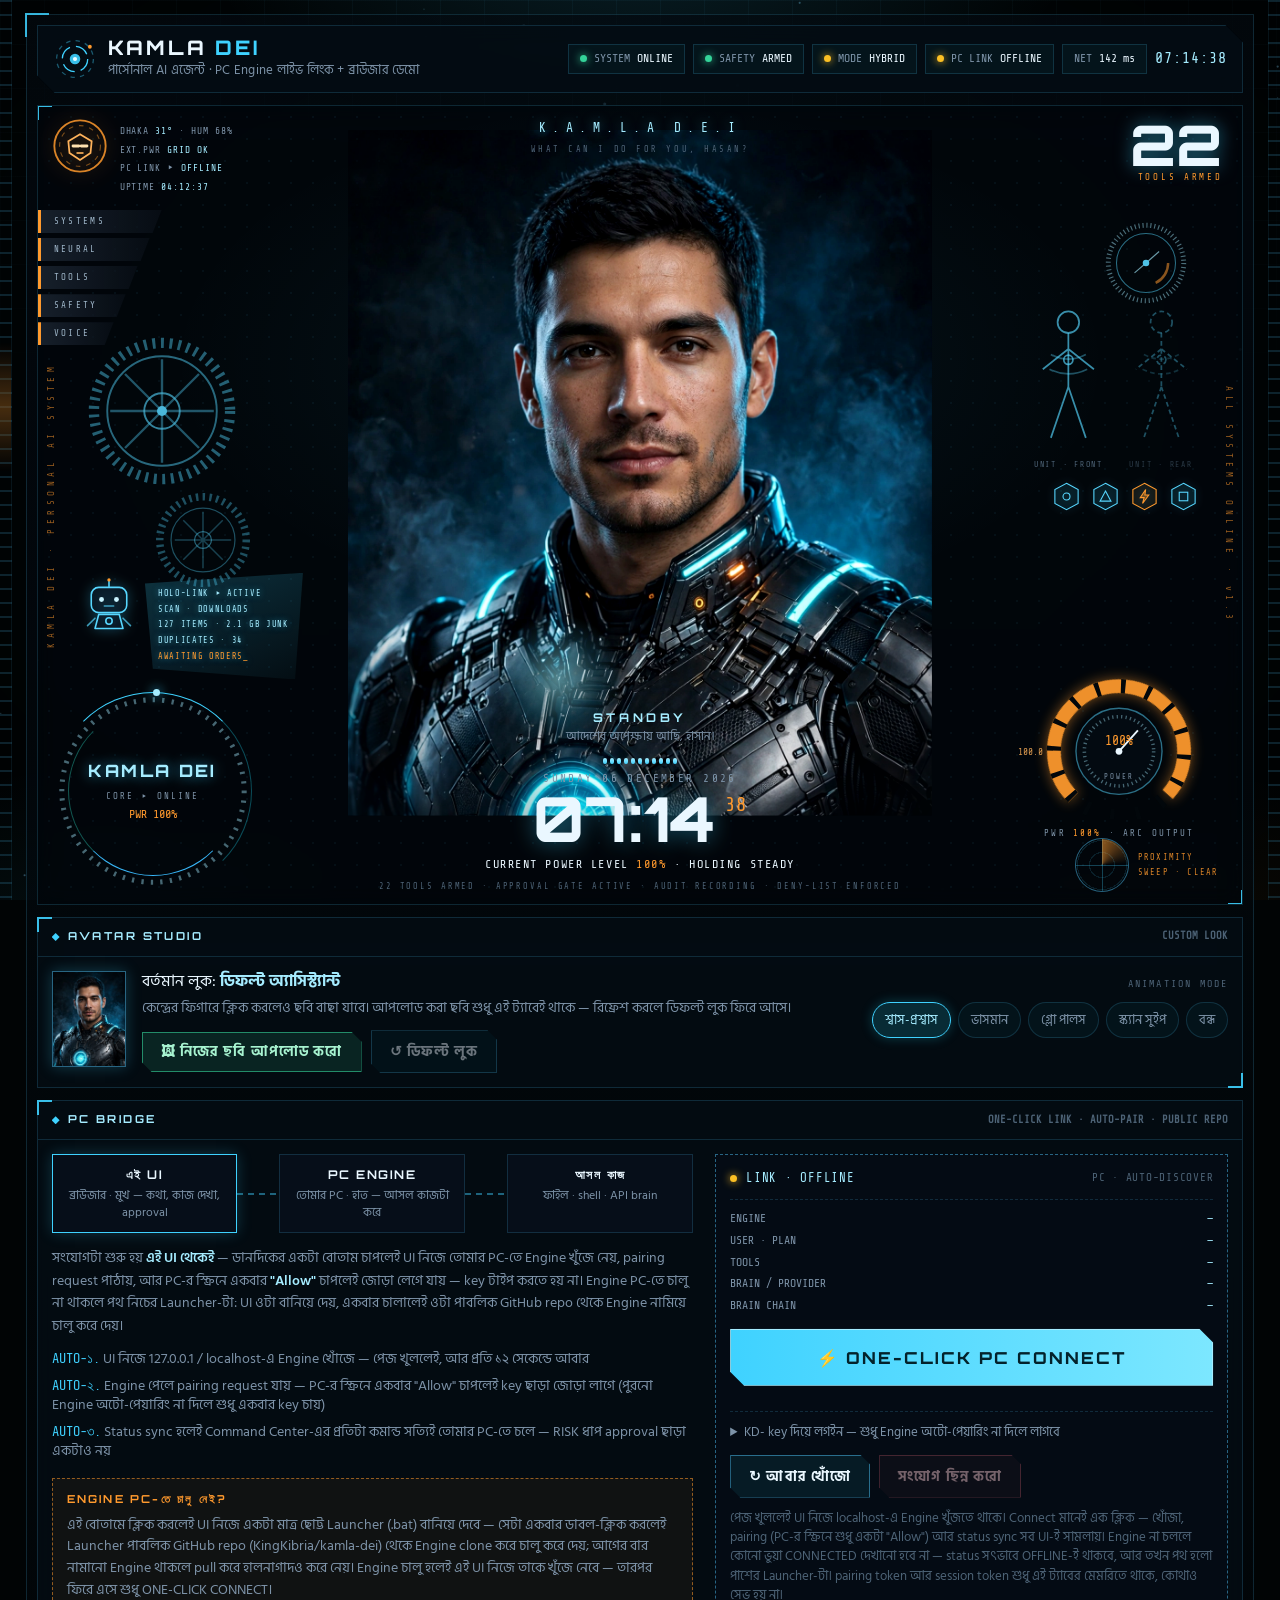
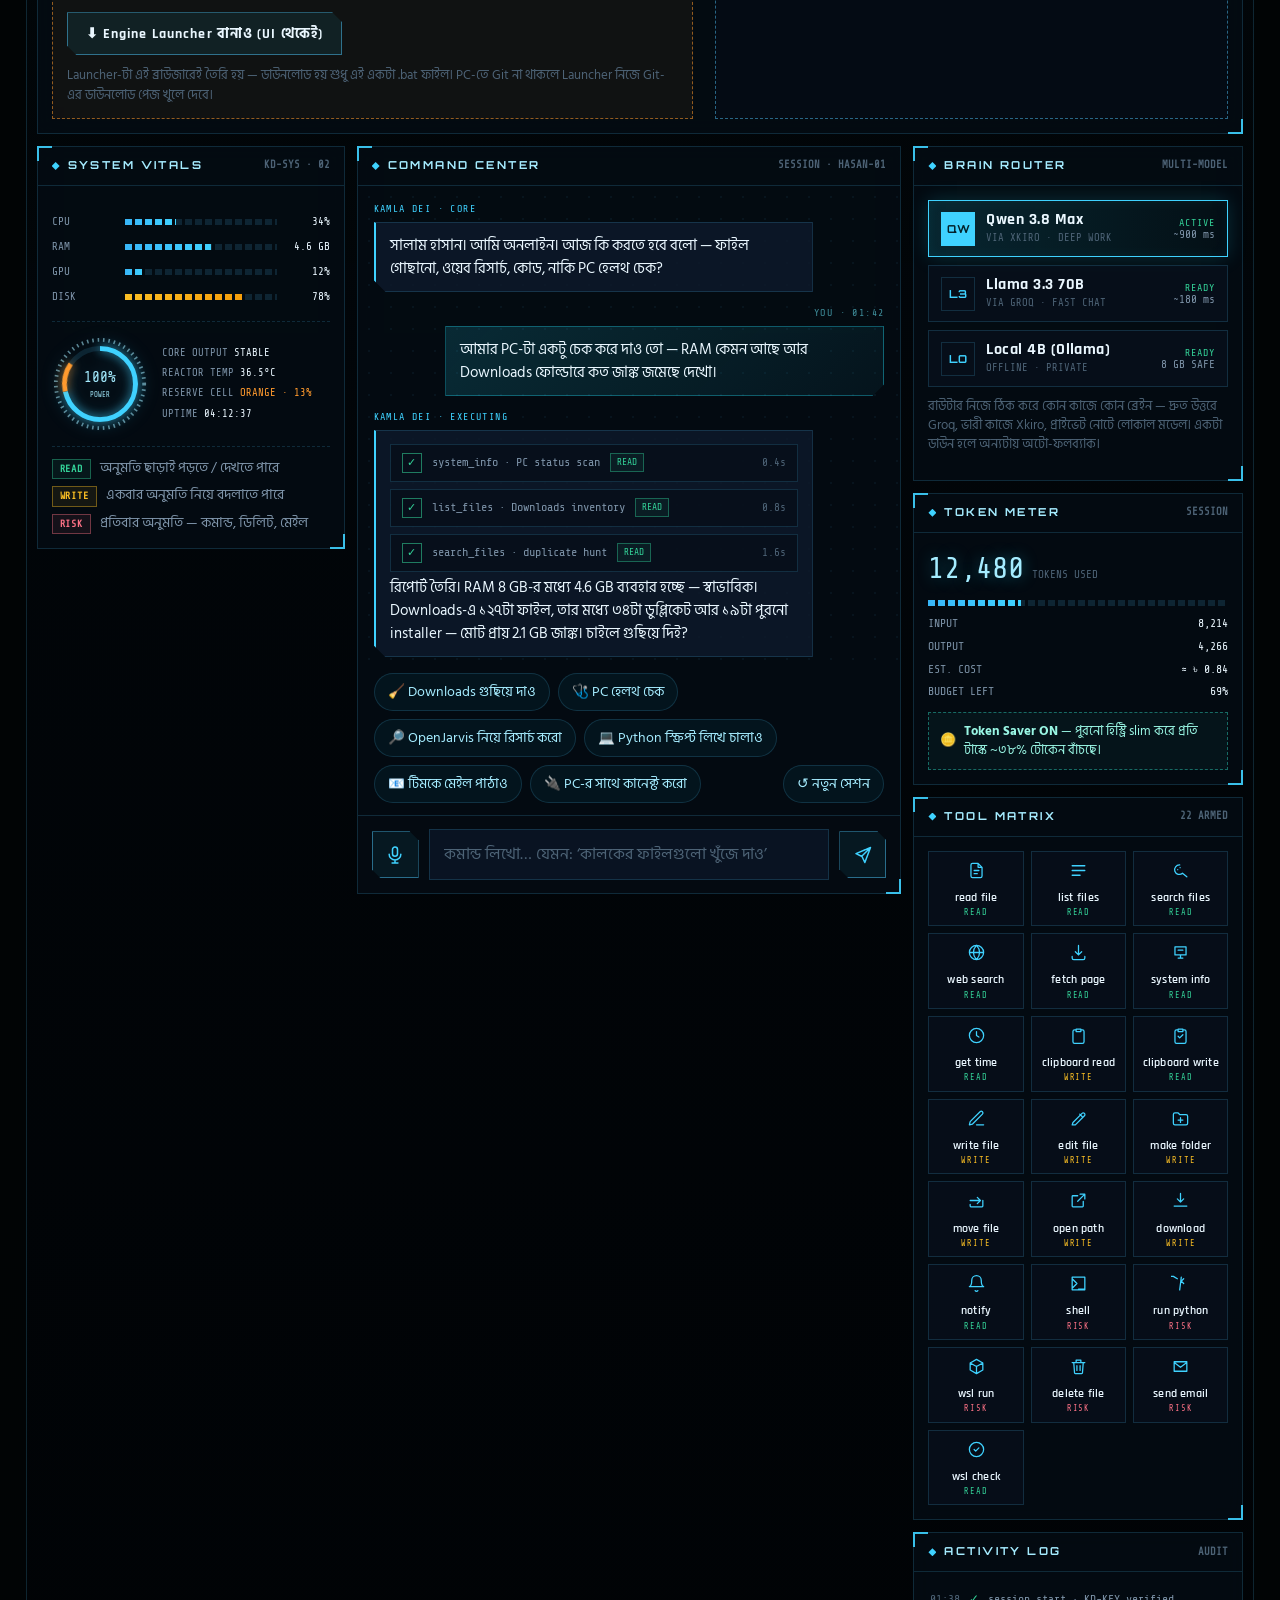
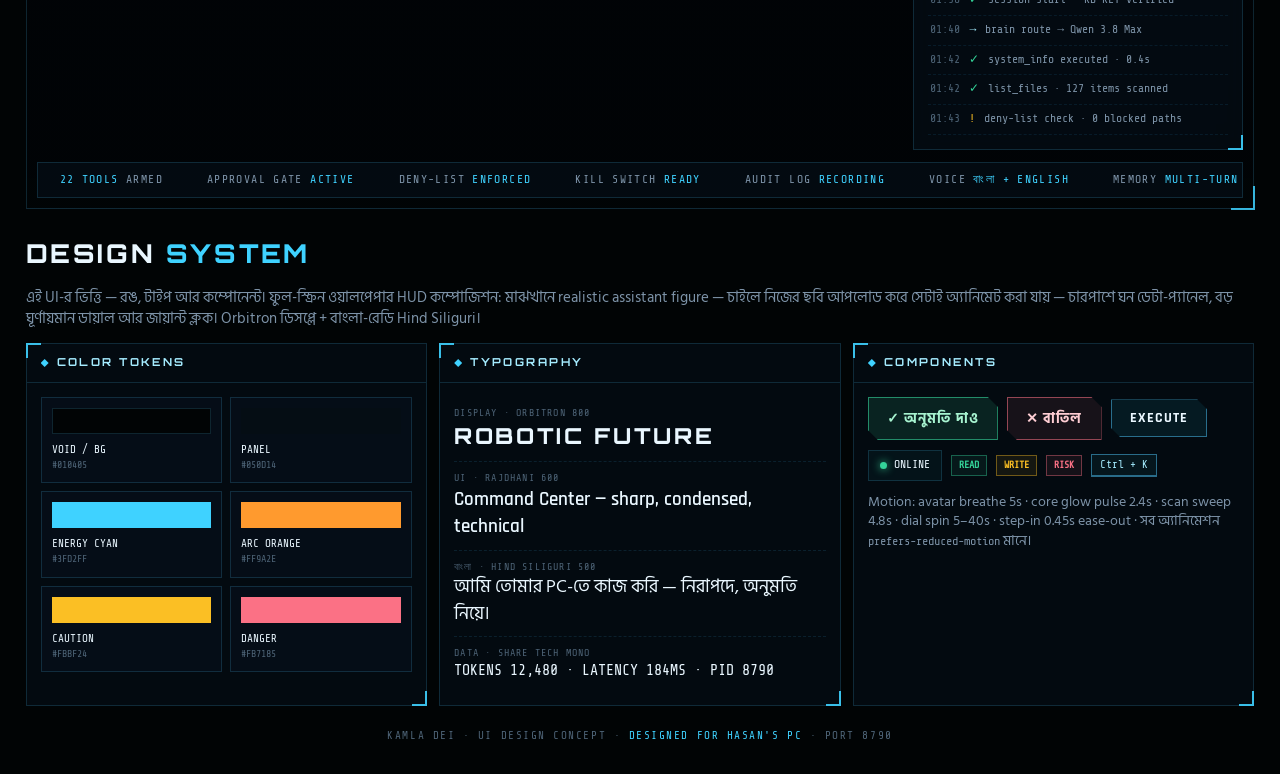
==== index.html @ 5fd206e8 "Kamla Dei UI (hosted web app) for GitHub Pages: users open this page and one-click connect to the Ka" ====
<!doctype html>
<html lang="bn">
<head>
<meta charset="utf-8" />
<meta name="viewport" content="width=device-width, initial-scale=1, viewport-fit=cover" />
<meta name="color-scheme" content="dark" />
<link rel="icon" href="data:," />
<title>Kamla Dei — UI Design</title>
<link rel="preconnect" href="https://fonts.googleapis.com" />
<link rel="preconnect" href="https://fonts.gstatic.com" crossorigin />
<link href="https://fonts.googleapis.com/css2?family=Orbitron:wght@500;600;700;800&family=Rajdhani:wght@500;600;700&family=Hind+Siliguri:wght@400;500;600;700&family=Share+Tech+Mono&display=swap" rel="stylesheet" />
<style>
  :root{
    --bg:#010405;
    --bg2:#02070b;
    --panel:rgba(4,13,20,.82);
    --panel-solid:#050d14;
    --line:rgba(80,200,255,.17);
    --line-strong:rgba(80,200,255,.48);
    --cyan:#3fd2ff;
    --cyan-hot:#a5ecff;
    --teal:#38b6f8;
    --orange:#ff9a2e;
    --amber:#fbbf24;
    --rose:#fb7185;
    --green:#34d399;
    --ink:#eaf7ff;
    --muted:#7d93a8;
    --faint:#4d6376;
    --mono:'Share Tech Mono',monospace;
    --disp:'Orbitron',sans-serif;
    --ui:'Rajdhani','Hind Siliguri',sans-serif;
    --bn:'Hind Siliguri','Rajdhani',sans-serif;
  }
  *{box-sizing:border-box}
  html{scroll-behavior:smooth}
  body{
    margin:0;background:var(--bg);color:var(--ink);
    font-family:var(--ui);font-size:16px;line-height:1.45;
    overflow-x:hidden;
  }
  ::selection{background:rgba(34,211,238,.35)}

  /* ---------- ambient background ---------- */
  .bg-fx{position:fixed;inset:0;z-index:0;pointer-events:none}
  .bg-fx canvas{position:absolute;inset:0;width:100%;height:100%}
  .bg-grid{
    position:absolute;inset:0;
    background-image:linear-gradient(rgba(80,200,255,.045) 1px,transparent 1px),linear-gradient(90deg,rgba(80,200,255,.045) 1px,transparent 1px);
    background-size:44px 44px;
    mask-image:radial-gradient(ellipse 95% 70% at 50% 0%,#000 25%,transparent 80%);
    -webkit-mask-image:radial-gradient(ellipse 95% 70% at 50% 0%,#000 25%,transparent 80%);
  }
  .bg-glow{position:absolute;inset:0;background:
    radial-gradient(680px 380px at 50% -80px,rgba(63,210,255,.14),transparent 65%),
    radial-gradient(520px 320px at 8% 108%,rgba(63,210,255,.07),transparent 65%),
    radial-gradient(560px 340px at 92% 110%,rgba(255,154,46,.055),transparent 65%),
    radial-gradient(1000px 700px at 50% 45%,transparent 55%,rgba(0,0,0,.55) 100%);
  }
  .scanline{position:absolute;left:0;right:0;height:120px;top:-140px;
    background:linear-gradient(180deg,transparent,rgba(63,210,255,.055),transparent);
    animation:scan 9s linear infinite}
  @keyframes scan{0%{transform:translateY(0)}100%{transform:translateY(120vh)}}

  .wrap{position:relative;z-index:1;max-width:1460px;margin:0 auto;padding:14px clamp(10px,2vw,26px) 30px}

  /* ---------- HUD corner frame ---------- */
  .hud{position:relative;border:1px solid var(--line);background:linear-gradient(180deg,rgba(3,10,16,.72),rgba(1,4,7,.5));padding:10px}
  .hud::before,.hud::after{content:"";position:absolute;width:22px;height:22px;border:2px solid var(--cyan);opacity:.85}
  .hud::before{top:-2px;left:-2px;border-right:none;border-bottom:none}
  .hud::after{bottom:-2px;right:-2px;border-left:none;border-top:none}

  /* ---------- top bar ---------- */
  .topbar{display:flex;align-items:center;gap:14px;flex-wrap:wrap;padding:12px 16px;
    border:1px solid var(--line);background:var(--panel);backdrop-filter:blur(10px);
    clip-path:polygon(0 0,calc(100% - 18px) 0,100% 18px,100% 100%,18px 100%,0 calc(100% - 18px))}
  .brand{display:flex;align-items:center;gap:12px;min-width:0}
  .brand-mark{width:42px;height:42px;flex:none;position:relative}
  .brand-mark svg{width:100%;height:100%;animation:spinSlow 14s linear infinite}
  @keyframes spinSlow{to{transform:rotate(360deg)}}
  .brand-name{font-family:var(--disp);font-weight:800;font-size:20px;letter-spacing:.14em;line-height:1}
  .brand-name em{font-style:normal;color:var(--cyan)}
  .brand-sub{font-family:var(--bn);font-size:12.5px;color:var(--muted);letter-spacing:.02em;margin-top:3px}
  .top-stats{display:flex;gap:8px;flex-wrap:wrap;margin-left:auto;align-items:center}
  .chip{display:inline-flex;align-items:center;gap:7px;font-family:var(--mono);font-size:11.5px;
    padding:6px 11px;border:1px solid var(--line);color:var(--muted);background:rgba(34,211,238,.04);white-space:nowrap}
  .chip b{color:var(--ink);font-weight:400}
  .dot{width:7px;height:7px;border-radius:50%;background:var(--green);box-shadow:0 0 8px var(--green);animation:blink 2.2s ease-in-out infinite;flex:none}
  .dot.amber{background:var(--amber);box-shadow:0 0 8px var(--amber)}
  @keyframes blink{0%,100%{opacity:1}50%{opacity:.35}}
  .clock{font-family:var(--mono);font-size:15px;color:var(--cyan-hot);letter-spacing:.06em}

  /* ---------- main layout ---------- */
  .layout{display:grid;grid-template-columns:308px minmax(0,1fr) 330px;gap:12px;margin-top:12px;align-items:start}
  .panel{border:1px solid var(--line);background:var(--panel);backdrop-filter:blur(10px);position:relative}
  .panel::before,.panel::after{content:"";position:absolute;width:13px;height:13px;pointer-events:none;z-index:2;opacity:.9}
  .panel::before{top:-1px;left:-1px;border-top:2px solid var(--cyan);border-left:2px solid var(--cyan)}
  .panel::after{bottom:-1px;right:-1px;border-bottom:2px solid var(--cyan);border-right:2px solid var(--cyan)}
  .panel-h{display:flex;align-items:center;gap:8px;padding:11px 14px;border-bottom:1px solid var(--line);
    font-family:var(--disp);font-size:11px;font-weight:700;letter-spacing:.22em;color:var(--cyan-hot)}
  .panel-h .tag{margin-left:auto;font-family:var(--mono);letter-spacing:0;font-size:10.5px;color:var(--faint)}
  .panel-h::before{content:"";width:8px;height:8px;background:var(--cyan);clip-path:polygon(50% 0,100% 50%,50% 100%,0 50%);flex:none;animation:blink 3s infinite}
  .panel-b{padding:14px}

  /* ---------- core orb ---------- */
  .core-wrap{display:flex;flex-direction:column;align-items:center;padding:8px 0 2px}
  .orb-stage{position:relative;width:min(400px,100%);aspect-ratio:1/1;flex:none}
  .ring{position:absolute;border-radius:50%;border:1px solid transparent}
  .ring.r1{inset:0;border-top-color:var(--cyan);border-right-color:rgba(34,211,238,.35);animation:spin 7s linear infinite}
  .ring.r2{inset:14px;border-bottom-color:var(--teal);border-left-color:rgba(45,212,191,.4);animation:spinRev 11s linear infinite}
  .ring.r3{inset:30px;border:1px dashed rgba(165,236,255,.32);animation:spin 22s linear infinite}
  .ring.r4{inset:44px;border-top-color:rgba(255,154,46,.65);animation:spinRev 5s linear infinite}
  .ticks{position:absolute;inset:2px;animation:spinRev 40s linear infinite;opacity:.85}
  .ticks2{position:absolute;inset:52px;animation:spin 30s linear infinite;opacity:.6}
  @keyframes spin{to{transform:rotate(360deg)}}
  @keyframes spinRev{to{transform:rotate(-360deg)}}
  .orbit-dot{position:absolute;inset:0;animation:spin 7s linear infinite}
  .orbit-dot::after{content:"";position:absolute;top:-3px;left:50%;width:7px;height:7px;border-radius:50%;background:var(--cyan-hot);box-shadow:0 0 12px var(--cyan)}
  .bot{position:absolute;inset:8px;width:calc(100% - 16px);height:calc(100% - 16px);
    filter:drop-shadow(0 0 9px rgba(63,210,255,.38));animation:botBreathe 4.4s ease-in-out infinite}
  @keyframes botBreathe{0%,100%{transform:translateY(0)}50%{transform:translateY(-3px)}}
  .bot .eye{fill:#c9f4ff;stroke:none;filter:drop-shadow(0 0 6px var(--cyan)) drop-shadow(0 0 14px rgba(63,210,255,.7));animation:eyeBlink 5.2s ease-in-out infinite}
  @keyframes eyeBlink{0%,91%,100%{opacity:1}94%,97%{opacity:.12}}
  .bot .core-dot{fill:#eafcff;stroke:none;filter:drop-shadow(0 0 7px var(--cyan));animation:corePulse 2.2s ease-in-out infinite}
  .bot .core-mid{animation:corePulse 2.2s ease-in-out infinite}
  @keyframes corePulse{0%,100%{opacity:.55}50%{opacity:1}}
  .bot .ant-dot{fill:var(--orange);stroke:none;filter:drop-shadow(0 0 6px var(--orange))}
  .orb-stage.listening .bot{animation-duration:1.1s}
  .orb-stage.listening .ring.r1{animation-duration:1.6s}
  .orb-tag{position:absolute;font-family:var(--mono);font-size:8.5px;letter-spacing:.14em;color:rgba(165,236,255,.55);white-space:nowrap}
  .orb-tag.tl{top:16px;left:-4px}.orb-tag.tr{top:16px;right:-4px;text-align:right}
  .orb-tag.bl{bottom:14px;left:-4px}.orb-tag.br{bottom:14px;right:-4px;text-align:right;color:rgba(255,154,46,.75)}
  .core-status{margin-top:12px;text-align:center}
  .core-status .st{font-family:var(--disp);font-size:13px;font-weight:700;letter-spacing:.3em;color:var(--cyan-hot)}
  .core-status .sb{font-family:var(--bn);font-size:13px;color:var(--muted);margin-top:4px}
  .eq{display:flex;gap:3px;justify-content:center;align-items:flex-end;height:22px;margin-top:10px}
  .eq i{width:4px;background:linear-gradient(180deg,var(--cyan-hot),var(--cyan));border-radius:2px;height:6px;transition:height .18s}
  .eq.on i{animation:eqB 0.7s ease-in-out infinite alternate}
  .eq i:nth-child(2n){animation-delay:.12s}.eq i:nth-child(3n){animation-delay:.24s}.eq i:nth-child(4n){animation-delay:.06s}.eq i:nth-child(5n){animation-delay:.3s}
  @keyframes eqB{from{height:5px}to{height:21px}}

  .vitals{margin-top:14px;display:grid;gap:9px}
  .vital{display:grid;grid-template-columns:64px 1fr 44px;gap:9px;align-items:center;font-family:var(--mono);font-size:11px;color:var(--muted)}
  .vital .val{text-align:right;color:var(--ink)}
  .bar{height:6px;background:repeating-linear-gradient(90deg,rgba(80,200,255,.14) 0 7px,transparent 7px 10px);position:relative;overflow:hidden}
  .bar i{position:absolute;inset:0;right:auto;background:linear-gradient(90deg,var(--teal),var(--cyan));transition:width .9s cubic-bezier(.22,1,.36,1);
    -webkit-mask-image:repeating-linear-gradient(90deg,#000 0 7px,transparent 7px 10px);mask-image:repeating-linear-gradient(90deg,#000 0 7px,transparent 7px 10px)}
  .bar.warn i{background:linear-gradient(90deg,var(--amber),#f59e0b)}

  /* power gauge dial */
  .gauge-row{display:flex;gap:14px;align-items:center;margin-top:16px;border-top:1px dashed var(--line);padding-top:14px}
  .gauge{width:96px;height:96px;flex:none;filter:drop-shadow(0 0 8px rgba(63,210,255,.25))}
  .gauge .g-ticks{fill:none;stroke:rgba(165,236,255,.55);stroke-width:4;stroke-dasharray:1.6 4.03}
  .gauge .g-bg{fill:none;stroke:rgba(80,200,255,.13);stroke-width:5}
  .gauge .g-val{fill:none;stroke:var(--cyan);stroke-width:5;stroke-linecap:butt;stroke-dasharray:166 232.5;transform:rotate(-90deg);transform-origin:50% 50%;filter:drop-shadow(0 0 5px rgba(63,210,255,.7))}
  .gauge .g-org{fill:none;stroke:var(--orange);stroke-width:5;stroke-dasharray:30 232.5;transform:rotate(168deg);transform-origin:50% 50%;filter:drop-shadow(0 0 5px rgba(255,154,46,.7))}
  .gauge text{font-family:var(--mono);fill:var(--cyan-hot);text-anchor:middle}
  .gauge-meta{display:grid;gap:5px;font-family:var(--mono);font-size:10.5px;color:var(--muted);min-width:0}
  .gauge-meta b{color:var(--ink);font-weight:400}
  .gauge-meta .go{color:var(--orange)}

  .perm-legend{margin-top:14px;border-top:1px dashed var(--line);padding-top:12px;display:grid;gap:7px}
  .perm-row{display:flex;gap:9px;align-items:baseline;font-size:13.5px;font-family:var(--bn);color:var(--muted)}
  .perm-row b{font-family:var(--mono);font-size:10px;padding:2px 7px;flex:none;letter-spacing:.08em}
  .b-green{color:var(--green);border:1px solid rgba(52,211,153,.4);background:rgba(52,211,153,.07)}
  .b-amber{color:var(--amber);border:1px solid rgba(251,191,36,.4);background:rgba(251,191,36,.07)}
  .b-rose{color:var(--rose);border:1px solid rgba(251,113,133,.4);background:rgba(251,113,133,.07)}

  /* ---------- chat ---------- */
  .chat-panel{display:flex;flex-direction:column;min-height:640px}
  .chat-scroll{flex:1;overflow-y:auto;padding:16px;display:flex;flex-direction:column;gap:14px;max-height:660px;scrollbar-width:thin;scrollbar-color:rgba(63,210,255,.35) transparent;
    background-image:radial-gradient(rgba(80,200,255,.055) 1px,transparent 1.4px);background-size:22px 22px}
  .msg{max-width:86%;animation:msgIn .45s cubic-bezier(.22,1,.36,1)}
  @keyframes msgIn{from{opacity:0;transform:translateY(10px)}to{opacity:1;transform:none}}
  .msg .who{font-family:var(--mono);font-size:10px;letter-spacing:.14em;color:var(--faint);margin-bottom:5px;display:flex;gap:8px;align-items:center}
  .msg .bubble{padding:11px 14px;font-family:var(--bn);font-size:15px;line-height:1.55}
  .msg.user{align-self:flex-end;text-align:right}
  .msg.user .who{justify-content:flex-end;color:rgba(103,232,249,.6)}
  .msg.user .bubble{background:linear-gradient(135deg,rgba(34,211,238,.16),rgba(34,211,238,.05));border:1px solid rgba(34,211,238,.35);
    clip-path:polygon(0 0,100% 0,100% calc(100% - 12px),calc(100% - 12px) 100%,0 100%);text-align:left}
  .msg.agent .bubble{background:rgba(13,25,43,.85);border:1px solid var(--line);border-left:2px solid var(--cyan);
    clip-path:polygon(0 0,100% 0,100% 100%,12px 100%,0 calc(100% - 12px))}
  .msg.agent .who{color:var(--cyan)}

  /* tool steps */
  .steps{display:grid;gap:7px;margin:2px 0 4px}
  .step{display:flex;gap:10px;align-items:center;padding:8px 11px;border:1px solid var(--line);background:rgba(6,13,24,.7);
    font-family:var(--mono);font-size:12px;color:var(--muted);animation:msgIn .4s both}
  .step .ic{width:20px;height:20px;flex:none;display:grid;place-items:center;border:1px solid var(--line-strong);color:var(--cyan);font-size:11px}
  .step .tm{margin-left:auto;color:var(--faint);font-size:11px}
  .step.run{border-color:rgba(251,191,36,.5);color:var(--ink)}
  .step.run .ic{border-color:var(--amber);color:var(--amber)}
  .step.run .ic::before{content:"";width:9px;height:9px;border:2px solid var(--amber);border-top-color:transparent;border-radius:50%;animation:spin .7s linear infinite}
  .step.run .ic span{display:none}
  .step.done .ic{border-color:rgba(52,211,153,.55);color:var(--green)}
  .step.blocked{border-color:rgba(251,113,133,.5)}
  .step.blocked .ic{border-color:var(--rose);color:var(--rose)}
  .step .lvl{font-size:9.5px;padding:1px 6px;flex:none}

  /* approval card */
  .approval{border:1px solid rgba(251,191,36,.55);background:linear-gradient(180deg,rgba(251,191,36,.09),rgba(251,191,36,.02));
    padding:13px 14px;animation:msgIn .45s both;position:relative;overflow:hidden}
  .approval::before{content:"";position:absolute;inset:0 auto 0 0;width:3px;background:var(--amber);animation:blink 1.4s infinite}
  .approval h4{margin:0 0 4px;font-family:var(--disp);font-size:11.5px;letter-spacing:.18em;color:var(--amber);font-weight:700}
  .approval p{margin:0;font-family:var(--bn);font-size:14.5px;color:var(--ink)}
  .approval code{display:block;margin-top:8px;font-family:var(--mono);font-size:12px;color:var(--cyan-hot);
    background:rgba(0,0,0,.45);border:1px solid var(--line);padding:8px 10px;overflow-x:auto;white-space:nowrap}
  .approval .row{display:flex;gap:9px;margin-top:12px;flex-wrap:wrap}
  .btn{font-family:var(--ui);font-weight:700;letter-spacing:.08em;font-size:14px;cursor:pointer;border:1px solid var(--line-strong);
    background:rgba(34,211,238,.08);color:var(--ink);padding:9px 18px;transition:all .2s;
    clip-path:polygon(0 0,calc(100% - 10px) 0,100% 10px,100% 100%,10px 100%,0 calc(100% - 10px))}
  .btn:hover{background:rgba(34,211,238,.2);box-shadow:0 0 16px rgba(34,211,238,.3)}
  .btn:active{transform:scale(.97)}
  .btn.ok{border-color:rgba(52,211,153,.6);background:rgba(52,211,153,.12);color:#a7f3d0}
  .btn.ok:hover{box-shadow:0 0 16px rgba(52,211,153,.35)}
  .btn.no{border-color:rgba(251,113,133,.55);background:rgba(251,113,133,.08);color:#fecdd3}
  .btn:disabled{opacity:.45;cursor:default;box-shadow:none}
  .approval .verdict{font-family:var(--mono);font-size:12px;margin-top:10px;display:none}
  .approval.decided .row{display:none}
  .approval.decided .verdict{display:block}

  /* typing dots */
  .typing{display:inline-flex;gap:5px;padding:4px 2px}
  .typing i{width:7px;height:7px;border-radius:50%;background:var(--cyan);animation:tp 1.1s infinite}
  .typing i:nth-child(2){animation-delay:.15s}.typing i:nth-child(3){animation-delay:.3s}
  @keyframes tp{0%,60%,100%{transform:translateY(0);opacity:.4}30%{transform:translateY(-5px);opacity:1}}

  /* suggestions + composer */
  .suggest{display:flex;gap:8px;flex-wrap:wrap;padding:0 16px 12px}
  .sug{font-family:var(--bn);font-size:13.5px;color:var(--cyan-hot);border:1px solid var(--line);background:rgba(34,211,238,.05);
    padding:7px 13px;cursor:pointer;transition:all .2s;border-radius:999px}
  .sug:hover{border-color:var(--cyan);background:rgba(34,211,238,.14);box-shadow:0 0 12px rgba(34,211,238,.25)}
  .composer{border-top:1px solid var(--line);padding:13px 14px;display:flex;gap:10px;align-items:center;background:rgba(5,10,19,.6)}
  .composer input{flex:1;min-width:0;background:rgba(10,20,36,.9);border:1px solid var(--line);color:var(--ink);
    font-family:var(--bn);font-size:15.5px;padding:12px 14px;outline:none;transition:border-color .2s, box-shadow .2s}
  .composer input:focus{border-color:var(--cyan);box-shadow:0 0 0 1px rgba(34,211,238,.4),0 0 18px rgba(34,211,238,.15)}
  .composer input::placeholder{color:var(--faint)}
  .icon-btn{width:47px;height:47px;flex:none;display:grid;place-items:center;cursor:pointer;border:1px solid var(--line-strong);
    background:rgba(34,211,238,.07);color:var(--cyan);transition:all .2s;
    clip-path:polygon(0 0,calc(100% - 9px) 0,100% 9px,100% 100%,9px 100%,0 calc(100% - 9px))}
  .icon-btn:hover{background:rgba(34,211,238,.18);box-shadow:0 0 14px rgba(34,211,238,.3)}
  .icon-btn.live{border-color:var(--rose);color:var(--rose);background:rgba(251,113,133,.12);animation:blink 1s infinite}
  .icon-btn svg{width:20px;height:20px}

  /* ---------- right column ---------- */
  .brain-list{display:grid;gap:8px}
  .brain{display:flex;align-items:center;gap:11px;width:100%;text-align:left;cursor:pointer;padding:10px 12px;
    border:1px solid var(--line);background:rgba(8,16,29,.7);color:var(--ink);transition:all .22s;font-family:var(--ui)}
  .brain:hover{border-color:var(--line-strong)}
  .brain .bic{width:34px;height:34px;flex:none;display:grid;place-items:center;border:1px solid var(--line);font-family:var(--disp);font-size:11px;font-weight:700;color:var(--cyan)}
  .brain .bn{font-weight:700;font-size:15.5px;letter-spacing:.03em;line-height:1.1}
  .brain .bs{font-family:var(--mono);font-size:10.5px;color:var(--faint)}
  .brain .ping{margin-left:auto;font-family:var(--mono);font-size:11px;color:var(--muted);text-align:right}
  .brain .ping b{display:block;color:var(--green);font-weight:400;font-size:10px;letter-spacing:.1em}
  .brain.active{border-color:var(--cyan);background:linear-gradient(90deg,rgba(34,211,238,.14),rgba(34,211,238,.02));box-shadow:0 0 18px rgba(34,211,238,.18),inset 0 0 12px rgba(34,211,238,.06)}
  .brain.active .bic{background:var(--cyan);color:#03222b;border-color:var(--cyan)}
  .router-note{font-family:var(--bn);font-size:12.5px;color:var(--faint);margin-top:10px;line-height:1.5}

  .token-big{display:flex;align-items:baseline;gap:8px}
  .token-big .n{font-family:var(--mono);font-size:30px;color:var(--cyan-hot);text-shadow:0 0 16px rgba(34,211,238,.4)}
  .token-big .u{font-family:var(--mono);font-size:11px;color:var(--faint)}
  .token-rows{margin-top:10px;display:grid;gap:6px;font-family:var(--mono);font-size:11.5px;color:var(--muted)}
  .token-rows div{display:flex;justify-content:space-between;gap:10px}
  .token-rows b{color:var(--ink);font-weight:400}
  .saver{display:flex;gap:8px;align-items:center;margin-top:11px;padding:9px 11px;border:1px dashed rgba(45,212,191,.45);background:rgba(45,212,191,.05);
    font-family:var(--bn);font-size:13px;color:#99f6e4}

  .tools-grid{display:grid;grid-template-columns:repeat(3,1fr);gap:7px}
  .tool{border:1px solid var(--line);background:rgba(8,16,29,.65);padding:9px 6px 7px;text-align:center;transition:all .2s;cursor:default}
  .tool:hover{border-color:var(--line-strong);transform:translateY(-2px)}
  .tool svg{width:19px;height:19px;color:var(--cyan)}
  .tool .tn{font-size:11.5px;font-weight:600;letter-spacing:.02em;margin-top:4px;line-height:1.15}
  .tool .tl{font-family:var(--mono);font-size:8.5px;letter-spacing:.1em;margin-top:2px}
  .tool[data-lvl="read"] .tl{color:var(--green)} .tool[data-lvl="write"] .tl{color:var(--amber)} .tool[data-lvl="risk"] .tl{color:var(--rose)}
  .tool.firing{border-color:var(--amber);box-shadow:0 0 14px rgba(251,191,36,.3)}
  .tool.firing svg{color:var(--amber)}

  .log{display:grid;gap:0;font-family:var(--mono);font-size:11.5px}
  .log div{display:flex;gap:9px;padding:6px 2px;border-bottom:1px dashed rgba(56,189,248,.1);color:var(--muted);animation:msgIn .4s both}
  .log .lt{color:var(--faint);flex:none}
  .log .ok{color:var(--green)} .log .warn{color:var(--amber)} .log .cy{color:var(--cyan-hot)}

  /* ---------- ticker ---------- */
  .ticker{margin-top:12px;border:1px solid var(--line);background:var(--panel);overflow:hidden;position:relative}
  .ticker-track{display:flex;gap:0;width:max-content;animation:tick 34s linear infinite;padding:9px 0}
  .ticker:hover .ticker-track{animation-play-state:paused}
  @keyframes tick{to{transform:translateX(-50%)}}
  .ticker span{font-family:var(--mono);font-size:11.5px;letter-spacing:.12em;color:var(--muted);padding:0 22px;white-space:nowrap}
  .ticker span b{color:var(--cyan);font-weight:400}

  /* ---------- design system ---------- */
  .ds{margin-top:26px}
  .ds-head{display:flex;align-items:baseline;gap:14px;flex-wrap:wrap;margin-bottom:14px}
  .ds-head h2{font-family:var(--disp);font-size:clamp(19px,3vw,26px);font-weight:800;letter-spacing:.1em;margin:0}
  .ds-head h2 em{font-style:normal;color:var(--cyan)}
  .ds-head p{font-family:var(--bn);color:var(--muted);margin:0;font-size:14.5px}
  .ds-grid{display:grid;grid-template-columns:repeat(3,1fr);gap:12px}
  .swatches{display:grid;grid-template-columns:1fr 1fr;gap:8px}
  .sw{border:1px solid var(--line);padding:10px;background:rgba(8,16,29,.6)}
  .sw i{display:block;height:26px;margin-bottom:8px}
  .sw .sn{font-family:var(--mono);font-size:11px;color:var(--ink)}
  .sw .sh{font-family:var(--mono);font-size:10px;color:var(--faint)}
  .type-row{padding:9px 0;border-bottom:1px dashed rgba(56,189,248,.12)}
  .type-row:last-child{border-bottom:none}
  .type-row .tl2{font-family:var(--mono);font-size:10px;color:var(--faint);letter-spacing:.12em}
  .comp-stack{display:grid;gap:10px}
  .comp-stack .row2{display:flex;gap:9px;flex-wrap:wrap;align-items:center}
  .kbd{font-family:var(--mono);font-size:11px;border:1px solid var(--line-strong);border-bottom-width:2px;padding:2px 8px;color:var(--cyan-hot);background:rgba(34,211,238,.06)}
  .toast{position:fixed;left:50%;bottom:26px;transform:translate(-50%,80px);z-index:50;opacity:0;transition:all .45s cubic-bezier(.22,1,.36,1);
    font-family:var(--bn);font-size:14.5px;color:var(--ink);background:rgba(8,18,32,.95);border:1px solid var(--cyan);
    padding:11px 20px;box-shadow:0 0 24px rgba(34,211,238,.35);pointer-events:none}
  .toast.show{transform:translate(-50%,0);opacity:1}

  footer{margin-top:22px;text-align:center;font-family:var(--mono);font-size:11px;color:var(--faint);letter-spacing:.14em}
  footer b{color:var(--cyan);font-weight:400}

  /* ---------- wallpaper stage ---------- */
  .col-center{display:flex;flex-direction:column;gap:12px;min-width:0}
  .stage-wrap{position:relative;display:flex;flex-direction:column;align-items:center;padding:20px 14px 12px;overflow:hidden;
    background-image:radial-gradient(340px 300px at 50% 40%,rgba(63,210,255,.10),transparent 70%),radial-gradient(rgba(80,200,255,.05) 1px,transparent 1.4px);background-size:auto,22px 22px}
  .micro-col{position:absolute;top:24px;z-index:2;font-family:var(--mono);font-size:9.5px;line-height:2.05;letter-spacing:.08em;color:rgba(125,147,168,.9)}
  .micro-col h5{margin:0 0 3px;font-family:var(--mono);font-weight:400;font-size:9.5px;letter-spacing:.26em;color:var(--cyan)}
  .micro-col b{color:var(--cyan-hot);font-weight:400}
  .micro-col .org{color:var(--orange)}
  .micro-col.left{left:16px}
  .micro-col.right{right:16px;text-align:right}
  .gear{position:absolute;left:14px;bottom:18px;width:104px;height:104px;opacity:.7;animation:spin 30s linear infinite;pointer-events:none}
  .schematic{position:absolute;right:18px;bottom:16px;width:50px;opacity:.75;pointer-events:none}
  .bignum{text-align:right;line-height:.95;flex:none}
  .bignum .n{font-family:var(--disp);font-weight:800;font-size:42px;color:var(--ink);text-shadow:0 0 18px rgba(63,210,255,.5)}
  .bignum .c{font-family:var(--mono);font-size:9px;letter-spacing:.3em;color:var(--orange);margin-top:2px}
  .big-dial{position:relative;width:186px;height:186px;margin:8px auto 2px}
  .dial-core{position:absolute;inset:0;display:flex;flex-direction:column;align-items:center;justify-content:center;text-align:center}
  .dial-name{font-family:var(--disp);font-weight:800;font-size:17px;letter-spacing:.14em;color:var(--cyan-hot);text-shadow:0 0 14px rgba(63,210,255,.65)}
  .dial-sub{font-family:var(--mono);font-size:9px;letter-spacing:.24em;color:var(--muted);margin-top:6px}
  .dial-pct{font-family:var(--mono);font-size:12px;color:var(--orange);margin-top:3px}
  .dial-meta{margin-top:14px;border-top:1px dashed var(--line);padding-top:12px;display:grid;grid-template-columns:1fr 1fr;gap:6px 12px;font-family:var(--mono);font-size:10.5px;color:var(--muted)}
  .dial-meta b{color:var(--ink);font-weight:400}
  .dial-meta .go{color:var(--orange)}
  .wall-strip{display:flex;align-items:center;gap:30px;flex-wrap:wrap;padding:18px 26px;margin-top:12px}
  .big-clock{display:flex;align-items:flex-start;gap:9px;font-family:var(--disp);font-weight:800;font-size:clamp(46px,6vw,74px);line-height:1;color:var(--ink);text-shadow:0 0 24px rgba(63,210,255,.45);letter-spacing:.02em}
  .big-sec{font-family:var(--mono);font-size:19px;font-weight:400;color:var(--orange);margin-top:9px;text-shadow:none}
  .ws-date{font-family:var(--mono);font-size:11px;letter-spacing:.22em;color:var(--muted);margin-top:9px}
  .ws-mid{flex:1;min-width:240px}
  .ws-status{font-family:var(--mono);font-size:13px;letter-spacing:.13em;color:var(--ink)}
  .ws-status b{color:var(--orange);font-weight:400}
  .ws-sub{font-family:var(--bn);color:var(--muted);font-size:14.5px;margin-top:6px}
  .ws-tags{display:flex;gap:16px;flex-wrap:wrap;margin-top:11px;font-family:var(--mono);font-size:10px;letter-spacing:.16em;color:var(--faint)}
  .ws-tags span::before{content:"▸ ";color:var(--cyan)}
  .arcg{width:118px;height:118px}
  .rail{position:fixed;top:0;bottom:0;width:12px;z-index:3;pointer-events:none;opacity:.55;
    background:repeating-linear-gradient(180deg,rgba(80,200,255,.30) 0 2px,transparent 2px 14px)}
  .rail.l{left:0;border-right:1px solid var(--line)}
  .rail.r{right:0;border-left:1px solid var(--line)}
  .rail.l::after{content:"";position:absolute;left:0;top:38%;width:100%;height:130px;background:linear-gradient(180deg,transparent,rgba(255,154,46,.5),transparent)}
  @media (max-width:1280px){.micro-col{display:none}}
  @media (max-width:1240px){.rail{display:none}}
  @media (max-width:760px){
    .gear,.schematic{display:none}
    .wall-strip{flex-direction:column;align-items:flex-start;gap:16px}
    .bignum .n{font-size:30px}
  }

  /* ---------- wallpaper scene ---------- */
  .scene{position:relative;margin-top:12px;height:clamp(620px,90vh,800px);overflow:hidden;
    background:radial-gradient(760px 420px at 50% 32%,rgba(63,210,255,.07),transparent 62%),radial-gradient(rgba(80,200,255,.05) 1px,transparent 1.4px),rgba(2,6,10,.45);background-size:auto,22px 22px,auto}
  .scene svg text{font-family:var(--mono)}
  .scene-fig{position:absolute;left:50%;top:46%;transform:translate(-50%,-50%);height:86%;aspect-ratio:400/470;width:auto;z-index:1}
  .scene-fig::before{content:"";position:absolute;inset:4% -16%;background:radial-gradient(closest-side,rgba(63,210,255,.13),transparent 72%);z-index:-1}
  .scene-fig .bot{position:static;width:100%;height:100%}
  .scene-emblem{position:absolute;top:12px;left:14px;width:56px;height:56px;z-index:3;filter:drop-shadow(0 0 10px rgba(255,154,46,.45))}
  .scene-emblem svg{width:100%;height:100%;animation:spinSlow 18s linear infinite}
  .scene-readout{position:absolute;top:16px;left:82px;z-index:3;font-family:var(--mono);font-size:9.5px;line-height:1.95;letter-spacing:.1em;color:var(--muted)}
  .scene-readout b{color:var(--cyan-hot);font-weight:400}
  .chev-stack{position:absolute;left:0;top:104px;z-index:3;display:grid;gap:5px}
  .chev{display:block;padding:5px 16px 5px 13px;font-family:var(--mono);font-size:9px;letter-spacing:.26em;color:#9fb6c9;
    background:linear-gradient(90deg,rgba(24,34,46,.92),rgba(10,16,24,.65));border-left:3px solid var(--orange);
    clip-path:polygon(0 0,100% 0,calc(100% - 9px) 100%,0 100%)}
  .chev:nth-child(1){width:124px}.chev:nth-child(2){width:112px}.chev:nth-child(3){width:100px}.chev:nth-child(4){width:88px}.chev:nth-child(5){width:76px}
  .scene-title{position:absolute;top:13px;left:50%;transform:translateX(-50%);text-align:center;z-index:3}
  .scene-title .st-name{font-family:var(--mono);font-size:13px;letter-spacing:.5em;color:var(--cyan-hot);text-shadow:0 0 12px rgba(63,210,255,.5)}
  .scene-title .st-sub{font-family:var(--mono);font-size:8.5px;letter-spacing:.3em;color:var(--faint);margin-top:5px}
  .scene-num{position:absolute;top:12px;right:20px;z-index:3}
  .scene-num .n{font-size:56px}
  .scene .micro-col{top:15%;z-index:2}
  .scene .micro-col.left{left:19.5%}
  .scene .micro-col.right{right:19.5%}
  .spokes{position:absolute;z-index:2;opacity:.85}
  .spokes.s1{left:4.2%;top:29%;width:148px;height:148px;animation:spin 30s linear infinite}
  .spokes.s2{left:9.8%;top:48.5%;width:94px;height:94px;animation:spinRev 22s linear infinite;opacity:.7}
  .chibi-wrap{position:absolute;left:3.6%;top:59%;z-index:2;display:flex;align-items:flex-start}
  .chibi{width:56px;height:60px;flex:none;filter:drop-shadow(0 0 7px rgba(63,210,255,.4))}
  .holo{margin-left:8px;margin-top:-4px;width:158px;padding:13px 13px 15px;font-family:var(--mono);font-size:8.5px;line-height:1.85;letter-spacing:.08em;color:var(--cyan-hot);
    background:linear-gradient(155deg,rgba(63,210,255,.22),rgba(63,210,255,.04));clip-path:polygon(0 10%,100% 0,95% 100%,5% 90%);
    text-shadow:0 0 6px rgba(63,210,255,.6)}
  .holo .org{color:var(--orange)}
  .mini-gauge{position:absolute;right:4.6%;top:14.5%;width:82px;height:82px;z-index:2;opacity:.9}
  .twin{position:absolute;right:3.4%;top:25%;z-index:2;display:flex;gap:12px}
  .twin-u{text-align:center}
  .twin-u svg{height:148px;width:auto;display:block}
  .twin-u span{display:block;margin-top:5px;font-family:var(--mono);font-size:8px;letter-spacing:.22em;color:var(--faint)}
  .twin-u.dim{opacity:.55}
  .hexrow{position:absolute;right:3.6%;top:47%;z-index:2;display:flex;gap:8px}
  .hexrow svg{width:31px;height:31px;filter:drop-shadow(0 0 5px rgba(63,210,255,.35))}
  .scene-dial{position:absolute;left:16px;bottom:14px;margin:0;width:198px;height:198px;z-index:3}
  .scene-arc{position:absolute;right:18px;bottom:64px;width:210px;z-index:3;text-align:center}
  .scene-arc .arc-cap{font-family:var(--mono);font-size:9px;letter-spacing:.24em;color:var(--muted);margin-top:1px}
  .scene-arc .arc-cap b{color:var(--orange);font-weight:400}
  .scene-radar{position:absolute;right:24px;bottom:12px;z-index:3;display:flex;align-items:center;gap:9px}
  .radar{position:relative;width:54px;height:54px;border-radius:50%;border:1px solid var(--line-strong);flex:none;overflow:hidden;
    background:repeating-radial-gradient(circle at 50% 50%,rgba(63,210,255,.13) 0 1px,transparent 1px 12px)}
  .radar::before,.radar::after{content:"";position:absolute;background:rgba(63,210,255,.3)}
  .radar::before{left:50%;top:0;bottom:0;width:1px}
  .radar::after{top:50%;left:0;right:0;height:1px}
  .radar i{position:absolute;inset:0;border-radius:50%;background:conic-gradient(from 0deg,rgba(255,154,46,.55),transparent 24%);animation:spin 3.2s linear infinite}
  .radar-txt{font-family:var(--mono);font-size:8.5px;line-height:1.75;letter-spacing:.14em;color:rgba(255,154,46,.85)}
  .vtext{position:absolute;top:50%;z-index:3;font-family:var(--mono);font-size:9px;letter-spacing:.5em;color:rgba(255,154,46,.6);writing-mode:vertical-rl;white-space:nowrap}
  .vtext.l{left:7px;transform:translateY(-50%) rotate(180deg)}
  .vtext.r{right:7px;transform:translateY(-50%)}
  .scene-bottom{position:absolute;left:50%;transform:translateX(-50%);bottom:12px;z-index:3;width:min(580px,94%);text-align:center}
  .scene-bottom .core-status{margin-top:0}
  .scene-bottom .core-status .st{font-size:12px}
  .scene-bottom .core-status .sb{font-size:12px;margin-top:2px}
  .scene-bottom .eq{height:14px;margin-top:5px}
  .scene-bottom .ws-date{margin-top:7px}
  .scene-bottom .big-clock{justify-content:center;font-size:clamp(38px,5vw,62px)}
  .scene-bottom .ws-status{font-size:12px;margin-top:7px}
  .scene-tiny{font-family:var(--mono);font-size:8.5px;letter-spacing:.22em;color:var(--faint);margin-top:6px}
  @media (max-width:1180px){.chev-stack,.twin,.hexrow,.mini-gauge{display:none}}
  @media (max-width:920px){
    .spokes,.chibi-wrap,.vtext,.scene-readout{display:none}
    .scene{height:600px}
    .scene-dial{width:148px;height:148px}
    .scene-dial .dial-name{font-size:13px}
    .scene-arc{width:158px;bottom:56px}
  }
  @media (max-width:640px){
    .scene{height:560px}
    .scene-fig{height:66%;top:44%}
    .scene-dial,.scene-arc,.scene-radar{display:none}
    .scene-title .st-name{font-size:10px;letter-spacing:.26em;white-space:nowrap}
    .scene-title .st-sub{font-size:7px;letter-spacing:.16em;white-space:nowrap;margin-top:3px}
    .scene-num .n{font-size:28px}
    .scene-num .c{font-size:7.5px;letter-spacing:.18em}
    .scene-emblem{width:42px;height:42px}
    .scene-tiny{display:none}
    .scene-bottom .big-clock{font-size:36px}
  }

  /* ---------- realistic avatar figure ---------- */
  .scene-fig{cursor:pointer;outline:none}
  .scene-fig:focus-visible{box-shadow:0 0 0 2px rgba(63,210,255,.55)}
  .fig-clip{position:absolute;inset:0;overflow:hidden}
  .fig-photo{position:absolute;inset:0;width:100%;height:100%;object-fit:cover;object-position:50% 6%;
    -webkit-mask-image:radial-gradient(ellipse 84% 92% at 50% 44%,#000 56%,transparent 99%);
    mask-image:radial-gradient(ellipse 84% 92% at 50% 44%,#000 56%,transparent 99%);
    filter:saturate(1.06) contrast(1.04)}
  .scene-fig[data-anim="breathe"] .fig-photo{animation:figBreathe 5s ease-in-out infinite}
  .scene-fig[data-anim="float"] .fig-photo{animation:figFloat 6.5s ease-in-out infinite}
  .scene-fig[data-anim="pulse"] .fig-photo{animation:figPulse 2.8s ease-in-out infinite}
  .scene-fig[data-anim="scan"] .fig-photo{animation:figBreathe 5s ease-in-out infinite}
  .scene-fig[data-anim="off"] .fig-photo{animation:none}
  .scene-fig.listening .fig-photo{animation-duration:1.15s}
  @keyframes figBreathe{0%,100%{transform:scale(1.005) translateY(0)}50%{transform:scale(1.025) translateY(-5px)}}
  @keyframes figFloat{0%,100%{transform:translateY(5px)}50%{transform:translateY(-9px)}}
  @keyframes figPulse{0%,100%{filter:saturate(1.06) contrast(1.04) brightness(1)}50%{filter:saturate(1.2) contrast(1.06) brightness(1.15)}}
  .core-glow{position:absolute;left:36%;top:80%;width:130px;height:130px;transform:translate(-50%,-50%);border-radius:50%;pointer-events:none;
    background:radial-gradient(circle,rgba(150,242,255,.55),rgba(63,210,255,.16) 45%,transparent 70%);mix-blend-mode:screen;animation:corePulse 2.4s ease-in-out infinite}
  .scene-fig[data-anim="off"] .core-glow{animation:none;opacity:.65}
  .fig-scan{position:absolute;left:2%;right:2%;height:90px;top:-100px;pointer-events:none;opacity:0;transition:opacity .4s;
    background:linear-gradient(180deg,transparent,rgba(63,210,255,.13) 55%,rgba(165,236,255,.3) 88%,transparent);
    -webkit-mask-image:radial-gradient(ellipse 84% 100% at 50% 50%,#000 55%,transparent 98%);mask-image:radial-gradient(ellipse 84% 100% at 50% 50%,#000 55%,transparent 98%)}
  .scene-fig[data-anim="scan"] .fig-scan{opacity:1;animation:figScan 4.8s linear infinite}
  .scene-fig.listening .fig-scan{opacity:1;animation:figScan 1.7s linear infinite}
  @keyframes figScan{0%{transform:translateY(0)}100%{transform:translateY(920px)}}

  /* ---------- avatar studio ---------- */
  .avatar-studio{margin-top:12px}
  .av-body{display:flex;gap:16px;align-items:flex-start;flex-wrap:wrap}
  .av-thumb{width:74px;height:96px;object-fit:cover;object-position:50% 8%;border:1px solid var(--line-strong);flex:none;box-shadow:0 0 14px rgba(63,210,255,.25)}
  .av-main{flex:1;min-width:230px}
  .av-name{font-family:var(--bn);font-size:15.5px;color:var(--ink)}
  .av-name b{color:var(--cyan-hot)}
  .av-note{font-family:var(--bn);font-size:13.5px;color:var(--muted);margin:5px 0 0;line-height:1.55}
  .av-actions{display:flex;gap:9px;flex-wrap:wrap;margin-top:11px;align-items:center}
  .av-up{display:inline-block}
  .av-modes{margin-left:auto;text-align:right}
  .av-modes-t{font-family:var(--mono);font-size:10px;letter-spacing:.22em;color:var(--faint)}
  .av-chips{display:flex;gap:7px;flex-wrap:wrap;margin-top:8px;justify-content:flex-end}
  .av-chip{font-family:var(--bn);font-size:13px;color:var(--muted);border:1px solid var(--line);background:rgba(34,211,238,.04);padding:6px 12px;cursor:pointer;border-radius:999px;transition:all .2s}
  .av-chip:hover{border-color:var(--cyan);color:var(--cyan-hot)}
  .av-chip.active{border-color:var(--cyan);background:rgba(34,211,238,.16);color:var(--cyan-hot);box-shadow:0 0 12px rgba(34,211,238,.25)}
  @media (max-width:760px){.av-modes{margin-left:0;text-align:left}.av-chips{justify-content:flex-start}}

  /* ---------- PC bridge ---------- */
  .pc-bridge{margin-top:12px}
  .bridge-grid{display:grid;grid-template-columns:1.25fr 1fr;gap:22px}
  .arch-row{display:flex;align-items:stretch;margin-bottom:14px}
  .node{flex:1;border:1px solid var(--line);background:rgba(8,16,29,.7);padding:11px 10px;text-align:center;transition:all .3s}
  .node .node-t{display:block;font-family:var(--disp);font-size:12px;font-weight:700;letter-spacing:.13em;color:var(--ink)}
  .node .node-s{display:block;font-family:var(--bn);font-size:12px;color:var(--muted);margin-top:3px}
  .node.on{border-color:var(--cyan);box-shadow:0 0 14px rgba(63,210,255,.22)}
  .link-line{flex:none;width:42px;align-self:center;height:2px;background-image:repeating-linear-gradient(90deg,rgba(63,210,255,.45) 0 6px,transparent 6px 11px);background-size:11px 100%}
  .link-line.live{background-image:repeating-linear-gradient(90deg,var(--cyan) 0 6px,rgba(63,210,255,.12) 6px 11px);animation:linkPulse .7s linear infinite}
  @keyframes linkPulse{to{background-position:11px 0}}
  .bridge-note{font-family:var(--bn);font-size:14px;color:var(--muted);line-height:1.6;margin:0}
  .bridge-note b{color:var(--cyan-hot);font-weight:600}
  .bridge-steps-list{margin:12px 0 0;padding:0;list-style:none;display:grid;gap:6px;font-family:var(--bn);font-size:13.5px;color:var(--muted)}
  .bridge-steps-list b{color:var(--cyan);font-family:var(--mono);font-weight:400}
  .bridge-card{border:1px dashed var(--line-strong);padding:14px;background:rgba(6,13,24,.55)}
  .bridge-status{display:flex;align-items:center;gap:9px;font-family:var(--mono);font-size:12.5px;color:var(--cyan-hot);letter-spacing:.06em;flex-wrap:wrap}
  .bridge-ep{margin-left:auto;color:var(--faint);font-size:11px}
  .bridge-key-l{display:block;margin-top:13px;font-family:var(--mono);font-size:10px;letter-spacing:.22em;color:var(--faint)}
  .bridge-key{width:100%;margin-top:6px;background:rgba(10,20,36,.9);border:1px solid var(--line);color:var(--ink);font-family:var(--mono);font-size:13px;padding:10px 12px;outline:none;transition:border-color .2s, box-shadow .2s}
  .bridge-key:focus{border-color:var(--cyan);box-shadow:0 0 0 1px rgba(34,211,238,.4)}
  .bridge-key::placeholder{color:var(--faint)}
  .bridge-hs{margin-top:12px}
  .bridge-actions{display:flex;gap:9px;flex-wrap:wrap;margin-top:13px}
  .bridge-demo-note{font-family:var(--bn);font-size:12.5px;color:var(--faint);margin:11px 0 0;line-height:1.55}
  .engine-info{margin-top:12px;display:grid;gap:5px;font-family:var(--mono);font-size:11.5px;color:var(--muted);border-top:1px dashed var(--line);padding-top:11px}
  .engine-info div{display:flex;justify-content:space-between;gap:12px}
  .engine-info b{color:var(--cyan-hot);font-weight:400;text-align:right;word-break:break-word}
  .sys-note{font-family:var(--mono);font-size:11.5px;color:var(--faint);margin-top:8px;white-space:pre-wrap;word-break:break-word;line-height:1.5}
  .live-tag{font-family:var(--mono);font-size:9.5px;letter-spacing:.14em;color:#03140a;background:var(--green);padding:1px 6px;font-weight:700;flex:none}
  @media (max-width:900px){.bridge-grid{grid-template-columns:1fr}}
  @media (max-width:560px){
    .arch-row{flex-direction:column}
    .link-line{width:2px;height:20px;margin:0 auto;background-image:repeating-linear-gradient(180deg,rgba(63,210,255,.45) 0 6px,transparent 6px 11px);background-size:100% 11px}
    .link-line.live{background-image:repeating-linear-gradient(180deg,var(--cyan) 0 6px,rgba(63,210,255,.12) 6px 11px)}
  }


  /* ---------- one-click connect ---------- */
  .one-click-btn{display:block;width:100%;margin-top:14px;padding:17px 14px;cursor:pointer;
    font-family:var(--disp);font-weight:800;font-size:16.5px;letter-spacing:.12em;color:#03222b;
    background:linear-gradient(90deg,var(--cyan),#7ce7ff);border:1px solid var(--cyan-hot);
    clip-path:polygon(0 0,calc(100% - 14px) 0,100% 14px,100% 100%,14px 100%,0 calc(100% - 14px));
    box-shadow:0 0 26px rgba(63,210,255,.4);transition:all .2s}
  .one-click-btn:hover{box-shadow:0 0 38px rgba(63,210,255,.65)}
  .one-click-btn:active{transform:scale(.985)}
  .one-click-btn:disabled{opacity:.45;cursor:default;box-shadow:none}
  .launcher-box{margin-top:16px;border:1px dashed rgba(255,154,46,.55);background:rgba(255,154,46,.05);padding:13px 14px}
  .launcher-t{font-family:var(--disp);font-size:11px;font-weight:700;letter-spacing:.2em;color:var(--orange)}
  .launcher-box p{font-family:var(--bn);font-size:13.5px;color:var(--muted);line-height:1.6;margin:7px 0 11px}
  .launcher-box .launcher-note{margin:10px 0 0;font-size:12.5px;color:var(--faint)}
  .key-details{margin-top:13px;border-top:1px dashed var(--line);padding-top:11px}
  .key-details summary{cursor:pointer;font-family:var(--bn);font-size:13px;color:var(--muted)}
  .key-details summary:hover{color:var(--cyan-hot)}
  .key-details[open ] summary{color:var(--cyan-hot)}

  /* ---------- responsive ---------- */
  @media (max-width:1120px){
    .layout{grid-template-columns:290px minmax(0,1fr)}
    .sys-col{display:grid;grid-template-columns:1fr 1fr;gap:12px;grid-column:1/-1;align-items:start}
  }
  @media (max-width:760px){
    .layout{grid-template-columns:1fr}
    .sys-col{grid-template-columns:1fr}
    .ds-grid{grid-template-columns:1fr}
    .chat-panel{min-height:560px}
    .chat-scroll{max-height:520px}
    .msg{max-width:94%}
    .top-stats{margin-left:0}
    .brand-name{font-size:17px}
  }
  @media (prefers-reduced-motion:reduce){
    *,*::before,*::after{animation-duration:.01ms!important;animation-iteration-count:1!important;transition-duration:.01ms!important}
    html{scroll-behavior:auto}
  }
</style>
</head>
<body>

<div class="bg-fx" aria-hidden="true">
  <canvas id="stars"></canvas>
  <div class="bg-grid"></div>
  <div class="bg-glow"></div>
  <div class="scanline"></div>
</div>

<div class="rail l" aria-hidden="true"></div>
<div class="rail r" aria-hidden="true"></div>

<div class="wrap">
  <div class="hud">

    <!-- ===== TOP BAR ===== -->
    <header class="topbar">
      <div class="brand">
        <div class="brand-mark" aria-hidden="true">
          <svg viewBox="0 0 48 48" fill="none">
            <circle cx="24" cy="24" r="21" stroke="rgba(63,210,255,.4)" stroke-width="1.5" stroke-dasharray="5 6"/>
            <circle cx="24" cy="24" r="14.5" stroke="#3fd2ff" stroke-width="1.5" stroke-dasharray="16 7"/>
            <circle cx="24" cy="24" r="6" fill="#3fd2ff" opacity=".9"/>
            <circle cx="24" cy="24" r="2.4" fill="#eafcff"/>
            <circle cx="41" cy="10" r="2.2" fill="#ff9a2e"/>
          </svg>
        </div>
        <div>
          <div class="brand-name">KAMLA <em>DEI</em></div>
          <div class="brand-sub">পার্সোনাল AI এজেন্ট · PC Engine লাইভ লিংক + ব্রাউজার ডেমো</div>
        </div>
      </div>
      <div class="top-stats">
        <span class="chip"><span class="dot"></span>SYSTEM <b>ONLINE</b></span>
        <span class="chip"><span class="dot"></span>SAFETY <b>ARMED</b></span>
        <span class="chip"><span class="dot amber"></span>MODE <b id="modeChip">HYBRID</b></span>
        <span class="chip"><span class="dot amber" id="pcDot"></span>PC LINK <b id="pcLinkState">OFFLINE</b></span>
        <span class="chip">NET <b>142 ms</b></span>
        <span class="clock" id="clock">--:--:--</span>
      </div>
    </header>

    <!-- ===== WALLPAPER SCENE ===== -->
    <section class="scene panel" aria-label="Kamla Dei Core Scene">
      <div class="scene-emblem" aria-hidden="true">
        <svg viewBox="0 0 48 48" fill="none">
          <circle cx="24" cy="24" r="22" stroke="#ff9a2e" stroke-width="1.6" opacity=".85"/>
          <circle cx="24" cy="24" r="17.5" stroke="rgba(255,154,46,.45)" stroke-width="1" stroke-dasharray="4 5"/>
          <path d="M14 20 L24 14 L34 20 L33 30 L24 36 L15 30 Z" stroke="#ffb35c" stroke-width="1.5"/>
          <path d="M18 24 h5 M25 24 h5" stroke="#ffe1b0" stroke-width="2.4" stroke-linecap="round"/>
          <path d="M21 30 h6" stroke="#ffb35c" stroke-width="1.4"/>
        </svg>
      </div>
      <div class="scene-readout" aria-hidden="true">
        DHAKA <b>31°</b> · HUM 68%<br />
        EXT.PWR <b>GRID OK</b><br />
        PC LINK ▸ <b id="scenePc">OFFLINE</b><br />
        UPTIME <b>04:12:37</b>
      </div>
      <div class="chev-stack" aria-hidden="true">
        <span class="chev">SYSTEMS</span>
        <span class="chev">NEURAL</span>
        <span class="chev">TOOLS</span>
        <span class="chev">SAFETY</span>
        <span class="chev">VOICE</span>
      </div>

      <div class="scene-title" aria-hidden="true">
        <div class="st-name">K.A.M.L.A D.E.I</div>
        <div class="st-sub">WHAT CAN I DO FOR YOU, HASAN?</div>
      </div>

      <div class="bignum scene-num" aria-hidden="true"><div class="n">22</div><div class="c">TOOLS ARMED</div></div>

      <div class="micro-col left" aria-hidden="true">
        <h5>DIAGNOSTICS</h5>
        COOLANT ▸ <b>NOMINAL</b><br />
        SERVO ARRAY ▸ <b>98.2%</b><br />
        OPTIC BUS ▸ <b>SYNC</b><br />
        GYRO DRIFT ▸ <b>0.003°</b><br />
        MEM BANKS ▸ <b>12 / 12</b><br />
        PWR BUS ▸ <b>STABLE</b><br />
        THERMAL ▸ <b class="org">36.5°C</b>
      </div>
      <div class="micro-col right" aria-hidden="true">
        <h5>SUBSYSTEMS</h5>
        NEURAL NET ▸ <b>v3.8 MAX</b><br />
        TOOL BUS ▸ <b>22 ARMED</b><br />
        DENY-LIST ▸ <b>ACTIVE</b><br />
        AUDIT LOG ▸ <b>REC ●</b><br />
        VOICE ▸ <b>BN + EN</b><br />
        FALLBACK ▸ <b>GROQ ⇄ XKIRO</b><br />
        KILL SWITCH ▸ <b class="org">READY</b>
      </div>

      <svg class="spokes s1" viewBox="0 0 100 100" aria-hidden="true">
        <circle cx="50" cy="50" r="46" fill="none" stroke="rgba(87,215,255,.5)" stroke-width="7" stroke-dasharray="2 3.83"/>
        <circle cx="50" cy="50" r="37" fill="none" stroke="rgba(87,215,255,.55)" stroke-width="1.3"/>
        <path d="M50 15 V85 M15 50 H85 M25 25 L75 75 M75 25 L25 75" stroke="rgba(87,215,255,.45)" stroke-width="1.6"/>
        <circle cx="50" cy="50" r="12" fill="none" stroke="rgba(87,215,255,.7)" stroke-width="1.3"/>
        <circle cx="50" cy="50" r="3.4" fill="#57d7ff" stroke="none"/>
      </svg>
      <svg class="spokes s2" viewBox="0 0 100 100" aria-hidden="true">
        <circle cx="50" cy="50" r="46" fill="none" stroke="rgba(87,215,255,.5)" stroke-width="8" stroke-dasharray="2.6 4.6"/>
        <circle cx="50" cy="50" r="34" fill="none" stroke="rgba(87,215,255,.5)" stroke-width="1.3"/>
        <path d="M50 20 V80 M20 50 H80 M29 29 L71 71 M71 29 L29 71" stroke="rgba(87,215,255,.4)" stroke-width="1.6"/>
        <circle cx="50" cy="50" r="9" fill="none" stroke="rgba(87,215,255,.65)" stroke-width="1.3"/>
      </svg>

      <div class="chibi-wrap" aria-hidden="true">
        <svg class="chibi" viewBox="0 0 60 64" fill="none" stroke="#57d7ff" stroke-width="1.7" stroke-linejoin="round" stroke-linecap="round">
          <path d="M30 10 V4"/><circle cx="30" cy="3" r="1.8" fill="#ff9a2e" stroke="none"/>
          <rect x="11" y="11" width="38" height="27" rx="8" fill="rgba(8,20,34,.65)"/>
          <circle cx="22" cy="24" r="2.6" fill="#c9f4ff" stroke="none"/>
          <circle cx="38" cy="24" r="2.6" fill="#c9f4ff" stroke="none"/>
          <path d="M25 31 h10" opacity=".7"/>
          <path d="M19 40 h22 l4 15 H15 Z" fill="rgba(8,20,34,.65)"/>
          <circle cx="30" cy="47" r="3.4"/>
          <path d="M15 44 L7 52 M45 44 L53 52" opacity=".7"/>
        </svg>
        <div class="holo">HOLO-LINK ▸ ACTIVE<br />SCAN · DOWNLOADS<br />127 ITEMS · 2.1 GB JUNK<br />DUPLICATES · 34<br /><span class="org">AWAITING ORDERS_</span></div>
      </div>

      <svg class="mini-gauge" viewBox="0 0 100 100" aria-hidden="true">
        <circle cx="50" cy="50" r="46" fill="none" stroke="rgba(165,236,255,.5)" stroke-width="6" stroke-dasharray="1.4 3.42"/>
        <circle cx="50" cy="50" r="36" fill="none" stroke="rgba(87,215,255,.55)" stroke-width="1.3"/>
        <circle cx="50" cy="50" r="27" fill="none" stroke="rgba(255,154,46,.6)" stroke-width="3" stroke-dasharray="30 139.6"/>
        <path d="M50 50 L66 36 M50 50 L36 62" stroke="rgba(165,236,255,.7)" stroke-width="1.4"/>
        <circle cx="50" cy="50" r="4" fill="#57d7ff" stroke="none"/>
      </svg>
      <div class="twin" aria-hidden="true">
        <div class="twin-u">
          <svg viewBox="0 0 60 110" fill="none" stroke="rgba(87,215,255,.65)" stroke-width="1.3">
            <circle cx="30" cy="12" r="8"/>
            <circle cx="30" cy="40" r="3.4"/>
            <path d="M30 20 V60 M30 32 L11 47 M30 32 L49 47 M30 60 L17 98 M30 60 L43 98"/>
            <path d="M17 36 Q30 43 43 36 M16 47 Q30 54 44 47" opacity=".55"/>
          </svg>
          <span>UNIT · FRONT</span>
        </div>
        <div class="twin-u dim">
          <svg viewBox="0 0 60 110" fill="none" stroke="rgba(87,215,255,.65)" stroke-width="1.3" stroke-dasharray="3.5 2.5">
            <circle cx="30" cy="12" r="8"/>
            <circle cx="30" cy="40" r="3.4"/>
            <path d="M30 20 V60 M30 32 L11 47 M30 32 L49 47 M30 60 L17 98 M30 60 L43 98"/>
            <path d="M17 36 Q30 43 43 36 M16 47 Q30 54 44 47" opacity=".55"/>
          </svg>
          <span>UNIT · REAR</span>
        </div>
      </div>
      <div class="hexrow" aria-hidden="true">
        <svg viewBox="0 0 40 40" fill="none" stroke="#57d7ff" stroke-width="1.4"><polygon points="20,3 35,11 35,29 20,37 5,29 5,11" fill="rgba(63,210,255,.07)"/><circle cx="20" cy="20" r="4.5"/></svg>
        <svg viewBox="0 0 40 40" fill="none" stroke="#57d7ff" stroke-width="1.4"><polygon points="20,3 35,11 35,29 20,37 5,29 5,11" fill="rgba(63,210,255,.07)"/><path d="M20 13 L27 26 H13 Z"/></svg>
        <svg viewBox="0 0 40 40" fill="none" stroke="#ff9a2e" stroke-width="1.4"><polygon points="20,3 35,11 35,29 20,37 5,29 5,11" fill="rgba(255,154,46,.07)"/><path d="M21.5 11 L14.5 21.5 H19.5 L17.5 29 L25.5 18 H20.5 Z" fill="rgba(255,154,46,.35)"/></svg>
        <svg viewBox="0 0 40 40" fill="none" stroke="#57d7ff" stroke-width="1.4"><polygon points="20,3 35,11 35,29 20,37 5,29 5,11" fill="rgba(63,210,255,.07)"/><rect x="14.5" y="14.5" width="11" height="11"/></svg>
      </div>

      <div class="orb-stage scene-fig" id="orbStage" data-anim="breathe" tabindex="0" role="button" title="নিজের ছবি বসাতে ক্লিক করো" aria-label="নিজের ছবি আপলোড করে avatar বদলাও">
        <div class="fig-clip">
          <img class="fig-photo" id="avatarImg" src="[data-uri]" alt="Kamla Dei-র realistic avatar — কালো tech armor আর বুকে জ্বলজ্বলে cyan core-সহ AI অ্যাসিস্ট্যান্ট" />
          <div class="core-glow" aria-hidden="true"></div>
          <div class="fig-scan" aria-hidden="true"></div>
        </div>
      </div>

      <div class="big-dial scene-dial" aria-hidden="true">
        <div class="ring r1"></div><div class="ring r2"></div>
        <svg class="ticks" viewBox="0 0 100 100"><circle cx="50" cy="50" r="47" fill="none" stroke="rgba(165,236,255,.5)" stroke-width="2.6" stroke-dasharray="1.2 3.71"/></svg>
        <div class="orbit-dot"></div>
        <div class="dial-core">
          <div class="dial-name">KAMLA DEI</div>
          <div class="dial-sub">CORE ▸ ONLINE</div>
          <div class="dial-pct">PWR 100%</div>
        </div>
      </div>

      <div class="scene-arc" aria-hidden="true">
        <svg viewBox="0 0 200 150">
          <circle cx="100" cy="86" r="62" fill="none" stroke="rgba(255,154,46,.16)" stroke-width="13" pathLength="100" stroke-dasharray="74 26" transform="rotate(135 100 86)"/>
          <circle cx="100" cy="86" r="62" fill="none" stroke="#ff9a2e" stroke-width="13" pathLength="100" stroke-dasharray="74 26" transform="rotate(135 100 86)" opacity=".92" style="filter:drop-shadow(0 0 6px rgba(255,154,46,.55))"/>
          <circle cx="100" cy="86" r="62" fill="none" stroke="#02070b" stroke-width="13.6" pathLength="100" stroke-dasharray="1.1 5.23" transform="rotate(135 100 86)"/>
          <circle cx="100" cy="86" r="41" fill="rgba(4,12,20,.88)" stroke="rgba(87,215,255,.5)" stroke-width="1.3"/>
          <circle cx="100" cy="86" r="33" fill="none" stroke="rgba(165,236,255,.4)" stroke-width="3.4" stroke-dasharray="1.2 3.05"/>
          <line x1="100" y1="86" x2="118" y2="66" stroke="#eaf7ff" stroke-width="1.8"/>
          <circle cx="100" cy="86" r="3.2" fill="#eaf7ff" stroke="none"/>
          <text x="100" y="80" font-size="12.5" fill="#ff9a2e" text-anchor="middle">100%</text>
          <text x="100" y="112" font-size="7" fill="#7d93a8" text-anchor="middle" letter-spacing="2">POWER</text>
          <text x="4" y="90" font-size="9" fill="rgba(255,179,92,.85)">100.0</text>
        </svg>
        <div class="arc-cap">PWR <b>100%</b> · ARC OUTPUT</div>
      </div>
      <div class="scene-radar" aria-hidden="true">
        <div class="radar"><i></i></div>
        <div class="radar-txt">PROXIMITY<br />SWEEP · CLEAR</div>
      </div>

      <div class="vtext l" aria-hidden="true">KAMLA DEI · PERSONAL AI SYSTEM</div>
      <div class="vtext r" aria-hidden="true">ALL SYSTEMS ONLINE · v1.3</div>

      <div class="scene-bottom">
        <div class="core-status">
          <div class="st" id="coreState">STANDBY</div>
          <div class="sb" id="coreSub">আদেশের অপেক্ষায় আছি, হাসান।</div>
          <div class="eq" id="eq" aria-hidden="true">
            <i></i><i></i><i></i><i></i><i></i><i></i><i></i><i></i><i></i><i></i><i></i>
          </div>
        </div>
        <div class="ws-date" id="bigDate">—</div>
        <div class="big-clock"><span id="bigClock">--:--</span><span class="big-sec" id="bigSec">--</span></div>
        <div class="ws-status">CURRENT POWER LEVEL <b>100%</b> · HOLDING STEADY</div>
        <div class="scene-tiny">22 TOOLS ARMED · APPROVAL GATE ACTIVE · AUDIT RECORDING · DENY-LIST ENFORCED</div>
      </div>
    </section>

    <!-- ===== AVATAR STUDIO ===== -->
    <section class="panel avatar-studio" aria-label="Avatar Studio">
      <div class="panel-h">AVATAR STUDIO <span class="tag">CUSTOM LOOK</span></div>
      <div class="panel-b av-body">
        <img class="av-thumb" id="avThumb" src="[data-uri]" alt="" />
        <div class="av-main">
          <div class="av-name">বর্তমান লুক: <b id="avNameB">ডিফল্ট অ্যাসিস্ট্যান্ট</b></div>
          <p class="av-note">কেন্দ্রের ফিগারে ক্লিক করলেও ছবি বাছা যাবে। আপলোড করা ছবি শুধু এই ট্যাবেই থাকে — রিফ্রেশ করলে ডিফল্ট লুক ফিরে আসে।</p>
          <div class="av-actions">
            <label class="btn ok av-up" for="avatarFile">🖼 নিজের ছবি আপলোড করো</label>
            <input type="file" id="avatarFile" accept="image/*" hidden />
            <button type="button" class="btn" id="avReset" disabled>↺ ডিফল্ট লুক</button>
          </div>
        </div>
        <div class="av-modes">
          <span class="av-modes-t">ANIMATION MODE</span>
          <div class="av-chips" role="group" aria-label="অ্যানিমেশন মোড">
            <button type="button" class="av-chip active" data-anim="breathe">শ্বাস-প্রশ্বাস</button>
            <button type="button" class="av-chip" data-anim="float">ভাসমান</button>
            <button type="button" class="av-chip" data-anim="pulse">গ্লো পালস</button>
            <button type="button" class="av-chip" data-anim="scan">স্ক্যান সুইপ</button>
            <button type="button" class="av-chip" data-anim="off">বন্ধ</button>
          </div>
        </div>
      </div>
    </section>

    <!-- ===== PC BRIDGE ===== -->
    <section class="panel pc-bridge" aria-label="PC Bridge">
      <div class="panel-h">PC BRIDGE <span class="tag">ONE-CLICK LINK · AUTO-PAIR · PUBLIC REPO</span></div>
      <div class="panel-b bridge-grid">
        <div>
          <div class="arch-row" aria-hidden="true">
            <div class="node on"><span class="node-t">এই UI</span><span class="node-s">ব্রাউজার · মুখ — কথা, কাজ দেখা, approval</span></div>
            <div class="link-line" id="linkLine"></div>
            <div class="node" id="engineNode"><span class="node-t">PC ENGINE</span><span class="node-s">তোমার PC · হাত — আসল কাজটা করে</span></div>
            <div class="link-line dim"></div>
            <div class="node"><span class="node-t">আসল কাজ</span><span class="node-s">ফাইল · shell · API brain</span></div>
          </div>
          <p class="bridge-note">সংযোগটা শুরু হয় <b>এই UI থেকেই</b> — ডানদিকের একটা বোতাম চাপলেই UI নিজে তোমার PC-তে Engine খুঁজে নেয়, pairing request পাঠায়, আর PC-র স্ক্রিনে একবার <b>"Allow"</b> চাপলেই জোড়া লেগে যায় — key টাইপ করতে হয় না। Engine PC-তে চালু না থাকলে পথ নিচের Launcher-টা: UI ওটা বানিয়ে দেয়, একবার চালালেই ওটা পাবলিক GitHub repo থেকে Engine নামিয়ে চালু করে দেয়।</p>
          <ol class="bridge-steps-list">
            <li><b>AUTO-১.</b> UI নিজে 127.0.0.1 / localhost-এ Engine খোঁজে — পেজ খুললেই, আর প্রতি ১২ সেকেন্ডে আবার</li>
            <li><b>AUTO-২.</b> Engine পেলে pairing request যায় — PC-র স্ক্রিনে একবার "Allow" চাপলেই key ছাড়া জোড়া লাগে (পুরনো Engine অটো-পেয়ারিং না দিলে শুধু একবার key চায়)</li>
            <li><b>AUTO-৩.</b> Status sync হলেই Command Center-এর প্রতিটা কমান্ড সত্যিই তোমার PC-তে চলে — RISK ধাপ approval ছাড়া একটাও নয়</li>
          </ol>
          <div class="launcher-box">
            <div class="launcher-t">ENGINE PC-তে চালু নেই?</div>
            <p>এই বোতামে ক্লিক করলেই UI নিজে একটা মাত্র ছোট্ট Launcher (.bat) বানিয়ে দেবে — সেটা একবার ডাবল-ক্লিক করলেই Launcher পাবলিক GitHub repo (KingKibria/kamla-dei) থেকে Engine clone করে চালু করে দেয়; আগের বার নামানো Engine থাকলে pull করে হালনাগাদও করে নেয়। Engine চালু হলেই এই UI নিজে তাকে খুঁজে নেবে — তারপর ফিরে এসে শুধু ONE-CLICK CONNECT।</p>
            <button type="button" class="btn" id="launcherBtn">⬇ Engine Launcher বানাও (UI থেকেই)</button>
            <p class="launcher-note" id="launcherNote">Launcher-টা এই ব্রাউজারেই তৈরি হয় — ডাউনলোড হয় শুধু এই একটা .bat ফাইল। PC-তে Git না থাকলে Launcher নিজে Git-এর ডাউনলোড পেজ খুলে দেবে।</p>
          </div>
        </div>
        <div class="bridge-card">
          <div class="bridge-status"><span class="dot amber" id="bridgeDot"></span><span id="bridgeStatusTxt">LINK · OFFLINE</span><span class="bridge-ep">PC · AUTO-DISCOVER</span></div>
          <div class="engine-info" id="engineInfo" hidden>
            <div><span>ENGINE</span><b id="eiVer">—</b></div>
            <div><span>USER · PLAN</span><b id="eiUser">—</b></div>
            <div><span>TOOLS</span><b id="eiTools">—</b></div>
            <div><span>BRAIN / PROVIDER</span><b id="eiBrain">—</b></div>
            <div><span>BRAIN CHAIN</span><b id="eiKeys">—</b></div>
          </div>
          <button type="button" class="one-click-btn" id="connectBtn">⚡ ONE-CLICK PC CONNECT</button>
          <div class="steps bridge-hs" id="bridgeSteps" hidden></div>
          <details class="key-details" id="keyDetails">
            <summary>KD- key দিয়ে লগইন — শুধু Engine অটো-পেয়ারিং না দিলে লাগবে</summary>
            <label class="bridge-key-l" for="bridgeKey">ACCESS KEY · ENGINE থেকে পাওয়া</label>
            <input id="bridgeKey" class="bridge-key" type="text" placeholder="KD-••••••••" autocomplete="off" spellcheck="false" />
          </details>
          <div class="bridge-actions">
            <button type="button" class="btn" id="retryBtn">↻ আবার খোঁজো</button>
            <button type="button" class="btn no" id="disconnectBtn" disabled>সংযোগ ছিন্ন করো</button>
          </div>
          <p class="bridge-demo-note" id="bridgeNote">পেজ খুললেই UI নিজে localhost-এ Engine খুঁজতে থাকে। Connect মানেই এক ক্লিক — খোঁজা, pairing (PC-র স্ক্রিনে শুধু একটা "Allow") আর status sync সব UI-ই সামলায়। Engine না চললে কোনো ভুয়া CONNECTED দেখানো হবে না — status সৎভাবে OFFLINE-ই থাকবে, আর তখন পথ হলো পাশের Launcher-টা। pairing token আর session token শুধু এই ট্যাবের মেমরিতে থাকে, কোথাও সেভ হয় না।</p>
        </div>
      </div>
    </section>

    <!-- ===== MAIN ===== -->
    <div class="layout">

      <!-- LEFT : CORE -->
      <aside class="panel" aria-label="System Vitals">
        <div class="panel-h">SYSTEM VITALS <span class="tag">KD-SYS · 02</span></div>
        <div class="panel-b">
          <div class="vitals">
            <div class="vital"><span>CPU</span><div class="bar"><i id="vCpu" style="width:34%"></i></div><span class="val" id="vCpuT">34%</span></div>
            <div class="vital"><span>RAM</span><div class="bar"><i id="vRam" style="width:57%"></i></div><span class="val" id="vRamT">4.6 GB</span></div>
            <div class="vital"><span>GPU</span><div class="bar"><i id="vGpu" style="width:12%"></i></div><span class="val" id="vGpuT">12%</span></div>
            <div class="vital"><span>DISK</span><div class="bar warn"><i id="vDsk" style="width:78%"></i></div><span class="val" id="vDskT">78%</span></div>
          </div>

          <div class="gauge-row">
            <svg class="gauge" viewBox="0 0 100 100" aria-hidden="true">
              <circle class="g-ticks" cx="50" cy="50" r="46"/>
              <circle class="g-bg" cx="50" cy="50" r="37"/>
              <circle class="g-val" cx="50" cy="50" r="37"/>
              <circle class="g-org" cx="50" cy="50" r="37"/>
              <text x="50" y="48" font-size="15">100%</text>
              <text x="50" y="64" font-size="7.5">POWER</text>
            </svg>
            <div class="gauge-meta">
              <span>CORE OUTPUT <b>STABLE</b></span>
              <span>REACTOR TEMP <b>36.5°C</b></span>
              <span>RESERVE CELL <b class="go">ORANGE · 13%</b></span>
              <span>UPTIME <b>04:12:37</b></span>
            </div>
          </div>

          <div class="perm-legend">
            <div class="perm-row"><b class="b-green">READ</b> অনুমতি ছাড়াই পড়তে / দেখতে পারে</div>
            <div class="perm-row"><b class="b-amber">WRITE</b> একবার অনুমতি নিয়ে বদলাতে পারে</div>
            <div class="perm-row"><b class="b-rose">RISK</b> প্রতিবার অনুমতি — কমান্ড, ডিলিট, মেইল</div>
          </div>
        </div>
      </aside>

      <!-- CENTER : COMMAND CENTER -->

      <section class="panel chat-panel" aria-label="Command Center">
        <div class="panel-h">COMMAND CENTER <span class="tag">SESSION · HASAN-01</span></div>
        <div class="chat-scroll" id="chatScroll">

          <div class="msg agent">
            <div class="who">KAMLA DEI · CORE</div>
            <div class="bubble">সালাম হাসান। আমি অনলাইন। আজ কি করতে হবে বলো — ফাইল গোছানো, ওয়েব রিসার্চ, কোড, নাকি PC হেলথ চেক?</div>
          </div>

          <div class="msg user">
            <div class="who">YOU · 01:42</div>
            <div class="bubble">আমার PC-টা একটু চেক করে দাও তো — RAM কেমন আছে আর Downloads ফোল্ডারে কত জাঙ্ক জমেছে দেখো।</div>
          </div>

          <div class="msg agent">
            <div class="who">KAMLA DEI · EXECUTING</div>
            <div class="bubble">
              <div class="steps">
                <div class="step done"><span class="ic"><span>✓</span></span> system_info · PC status scan <span class="lvl b-green">READ</span><span class="tm">0.4s</span></div>
                <div class="step done"><span class="ic"><span>✓</span></span> list_files · Downloads inventory <span class="lvl b-green">READ</span><span class="tm">0.8s</span></div>
                <div class="step done"><span class="ic"><span>✓</span></span> search_files · duplicate hunt <span class="lvl b-green">READ</span><span class="tm">1.6s</span></div>
              </div>
              রিপোর্ট তৈরি। RAM 8 GB-র মধ্যে 4.6 GB ব্যবহার হচ্ছে — স্বাভাবিক। Downloads-এ ১২৭টা ফাইল, তার মধ্যে ৩৪টা ডুপ্লিকেট আর ১৯টা পুরনো installer — মোট প্রায় 2.1 GB জাঙ্ক। চাইলে গুছিয়ে দিই?
            </div>
          </div>

        </div>

        <div class="suggest" id="suggest">
          <button class="sug" data-task="clean">🧹 Downloads গুছিয়ে দাও</button>
          <button class="sug" data-task="health">🩺 PC হেলথ চেক</button>
          <button class="sug" data-task="research">🔎 OpenJarvis নিয়ে রিসার্চ করো</button>
          <button class="sug" data-task="code">💻 Python স্ক্রিপ্ট লিখে চালাও</button>
          <button class="sug" data-task="email">📧 টিমকে মেইল পাঠাও</button>
          <button class="sug" data-task="connect">🔌 PC-র সাথে কানেক্ট করো</button>
          <button class="sug" id="resetBtn" style="margin-left:auto">↺ নতুন সেশন</button>
        </div>

        <form class="composer" id="composer">
          <button type="button" class="icon-btn" id="voiceBtn" aria-label="ভয়েস ইনপুট">
            <svg viewBox="0 0 24 24" fill="none" stroke="currentColor" stroke-width="1.8" stroke-linecap="round"><rect x="9" y="2.5" width="6" height="11" rx="3"/><path d="M5 11a7 7 0 0 0 14 0M12 18v3.5M8.5 21.5h7"/></svg>
          </button>
          <input id="cmdInput" type="text" placeholder="কমান্ড লিখো… যেমন: ‘কালকের ফাইলগুলো খুঁজে দাও’" autocomplete="off" />
          <button type="submit" class="icon-btn" aria-label="পাঠাও">
            <svg viewBox="0 0 24 24" fill="none" stroke="currentColor" stroke-width="1.8" stroke-linejoin="round"><path d="M21 3 10.2 13.8M21 3l-6.8 18-3.4-7.2L3.6 10.4 21 3z"/></svg>
          </button>
        </form>
      </section>

      <!-- RIGHT : SYSTEMS -->
      <div class="sys-col" style="display:grid;gap:12px">

        <aside class="panel" aria-label="Brain Router">
          <div class="panel-h">BRAIN ROUTER <span class="tag">MULTI-MODEL</span></div>
          <div class="panel-b">
            <div class="brain-list" id="brainList">
              <button class="brain active" data-brain="Qwen 3.8 Max" data-via="XKIRO">
                <span class="bic">QW</span>
                <span><span class="bn">Qwen 3.8 Max</span><br /><span class="bs">VIA XKIRO · DEEP WORK</span></span>
                <span class="ping"><b>ACTIVE</b>~900 ms</span>
              </button>
              <button class="brain" data-brain="Llama 3.3 70B" data-via="GROQ">
                <span class="bic">L3</span>
                <span><span class="bn">Llama 3.3 70B</span><br /><span class="bs">VIA GROQ · FAST CHAT</span></span>
                <span class="ping"><b>READY</b>~180 ms</span>
              </button>
              <button class="brain" data-brain="Qwen 2.5 · Local 4B" data-via="OLLAMA">
                <span class="bic">LO</span>
                <span><span class="bn">Local 4B (Ollama)</span><br /><span class="bs">OFFLINE · PRIVATE</span></span>
                <span class="ping"><b>READY</b>8 GB SAFE</span>
              </button>
            </div>
            <p class="router-note">রাউটার নিজে ঠিক করে কোন কাজে কোন ব্রেইন — দ্রুত উত্তরে Groq, ভারী কাজে Xkiro, প্রাইভেট নোটে লোকাল মডেল। একটা ডাউন হলে অন্যটায় অটো-ফলব্যাক।</p>
          </div>
        </aside>

        <aside class="panel" aria-label="Token Meter">
          <div class="panel-h">TOKEN METER <span class="tag">SESSION</span></div>
          <div class="panel-b">
            <div class="token-big"><span class="n" id="tokN">12,480</span><span class="u">TOKENS USED</span></div>
            <div class="bar" style="margin-top:10px"><i id="tokBar" style="width:31%"></i></div>
            <div class="token-rows">
              <div><span>INPUT</span><b id="tokIn">8,214</b></div>
              <div><span>OUTPUT</span><b id="tokOut">4,266</b></div>
              <div><span>EST. COST</span><b>≈ ৳ 0.84</b></div>
              <div><span>BUDGET LEFT</span><b>69%</b></div>
            </div>
            <div class="saver">🪙 <span><b>Token Saver ON</b> — পুরনো হিস্ট্রি slim করে প্রতি টাস্কে ~৩৮% টোকেন বাঁচছে।</span></div>
          </div>
        </aside>

        <aside class="panel" aria-label="Tool Matrix">
          <div class="panel-h">TOOL MATRIX <span class="tag">22 ARMED</span></div>
          <div class="panel-b">
            <div class="tools-grid" id="toolsGrid"></div>
          </div>
        </aside>

        <aside class="panel" aria-label="Activity Log">
          <div class="panel-h">ACTIVITY LOG <span class="tag">AUDIT</span></div>
          <div class="panel-b">
            <div class="log" id="log">
              <div><span class="lt">01:38</span><span class="ok">✓</span><span>session start · KD-KEY verified</span></div>
              <div><span class="lt">01:40</span><span class="cy">→</span><span>brain route → Qwen 3.8 Max</span></div>
              <div><span class="lt">01:42</span><span class="ok">✓</span><span>system_info executed · 0.4s</span></div>
              <div><span class="lt">01:42</span><span class="ok">✓</span><span>list_files · 127 items scanned</span></div>
              <div><span class="lt">01:43</span><span class="warn">!</span><span>deny-list check · 0 blocked paths</span></div>
            </div>
          </div>
        </aside>

      </div>
    </div>


    <!-- ===== TICKER ===== -->
    <div class="ticker" aria-hidden="true">
      <div class="ticker-track" id="tickerTrack">
        <span><b>22 TOOLS</b> ARMED</span><span>APPROVAL GATE <b>ACTIVE</b></span><span>DENY-LIST <b>ENFORCED</b></span>
        <span>KILL SWITCH <b>READY</b></span><span>AUDIT LOG <b>RECORDING</b></span><span>VOICE <b>বাংলা + ENGLISH</b></span>
        <span>MEMORY <b>MULTI-TURN</b></span><span>FALLBACK <b>GROQ ⇄ XKIRO</b></span><span>LOCAL MODE <b>4B CEILING · 8GB</b></span>
      </div>
    </div>
  </div>

  <!-- ===== DESIGN SYSTEM ===== -->
  <section class="ds" aria-label="Design System">
    <div class="ds-head">
      <h2>DESIGN <em>SYSTEM</em></h2>
      <p>এই UI-র ভিত্তি — রঙ, টাইপ আর কম্পোনেন্ট। ফুল-স্ক্রিন ওয়ালপেপার HUD কম্পোজিশন: মাঝখানে realistic assistant figure — চাইলে নিজের ছবি আপলোড করে সেটাই অ্যানিমেট করা যায় — চারপাশে ঘন ডেটা-প্যানেল, বড় ঘূর্ণায়মান ডায়াল আর জায়ান্ট ক্লক। Orbitron ডিসপ্লে + বাংলা-রেডি Hind Siliguri।</p>
    </div>
    <div class="ds-grid">
      <div class="panel">
        <div class="panel-h">COLOR TOKENS</div>
        <div class="panel-b">
          <div class="swatches">
            <div class="sw"><i style="background:#010405;border:1px solid var(--line)"></i><div class="sn">VOID / BG</div><div class="sh">#010405</div></div>
            <div class="sw"><i style="background:#050d14"></i><div class="sn">PANEL</div><div class="sh">#050D14</div></div>
            <div class="sw"><i style="background:#3fd2ff"></i><div class="sn">ENERGY CYAN</div><div class="sh">#3FD2FF</div></div>
            <div class="sw"><i style="background:#ff9a2e"></i><div class="sn">ARC ORANGE</div><div class="sh">#FF9A2E</div></div>
            <div class="sw"><i style="background:#fbbf24"></i><div class="sn">CAUTION</div><div class="sh">#FBBF24</div></div>
            <div class="sw"><i style="background:#fb7185"></i><div class="sn">DANGER</div><div class="sh">#FB7185</div></div>
          </div>
        </div>
      </div>
      <div class="panel">
        <div class="panel-h">TYPOGRAPHY</div>
        <div class="panel-b">
          <div class="type-row"><div class="tl2">DISPLAY · ORBITRON 800</div><div style="font-family:var(--disp);font-weight:800;font-size:22px;letter-spacing:.12em">ROBOTIC FUTURE</div></div>
          <div class="type-row"><div class="tl2">UI · RAJDHANI 600</div><div style="font-family:var(--ui);font-weight:600;font-size:19px">Command Center — sharp, condensed, technical</div></div>
          <div class="type-row"><div class="tl2">বাংলা · HIND SILIGURI 500</div><div style="font-family:var(--bn);font-size:18px">আমি তোমার PC-তে কাজ করি — নিরাপদে, অনুমতি নিয়ে।</div></div>
          <div class="type-row"><div class="tl2">DATA · SHARE TECH MONO</div><div style="font-family:var(--mono);font-size:15px">TOKENS 12,480 · LATENCY 184MS · PID 8790</div></div>
        </div>
      </div>
      <div class="panel">
        <div class="panel-h">COMPONENTS</div>
        <div class="panel-b">
          <div class="comp-stack">
            <div class="row2">
              <button class="btn ok" type="button">✓ অনুমতি দাও</button>
              <button class="btn no" type="button">✕ বাতিল</button>
              <button class="btn" type="button">EXECUTE</button>
            </div>
            <div class="row2">
              <span class="chip"><span class="dot"></span><b>ONLINE</b></span>
              <b class="b-green" style="font-family:var(--mono);font-size:10px;padding:2px 7px">READ</b>
              <b class="b-amber" style="font-family:var(--mono);font-size:10px;padding:2px 7px">WRITE</b>
              <b class="b-rose" style="font-family:var(--mono);font-size:10px;padding:2px 7px">RISK</b>
              <span class="kbd">Ctrl + K</span>
            </div>
            <p style="font-family:var(--bn);font-size:13.5px;color:var(--muted);margin:2px 0 0">Motion: avatar breathe 5s · core glow pulse 2.4s · scan sweep 4.8s · dial spin 5–40s · step-in 0.45s ease-out · সব অ্যানিমেশন <span style="font-family:var(--mono);font-size:12px">prefers-reduced-motion</span> মানে।</p>
          </div>
        </div>
      </div>
    </div>
  </section>

  <footer>KAMLA DEI · UI DESIGN CONCEPT · <b>DESIGNED FOR HASAN'S PC</b> · PORT 8790</footer>
</div>

<div class="toast" id="toast" role="status"></div>

<script>
(function(){
  "use strict";
  var $ = function(s, el){ return (el||document).querySelector(s); };
  var $$ = function(s, el){ return Array.prototype.slice.call((el||document).querySelectorAll(s)); };
  var reduceMotion = window.matchMedia("(prefers-reduced-motion: reduce)").matches;

  /* ---------- clock ---------- */
  var clock = $("#clock");
  function tickClock(){
    var d = new Date(), p = function(n){ return (n<10?"0":"")+n; };
    clock.textContent = p(d.getHours())+":"+p(d.getMinutes())+":"+p(d.getSeconds());
    var bc = $("#bigClock"), bs = $("#bigSec"), bd = $("#bigDate");
    if(bc) bc.textContent = p(d.getHours())+":"+p(d.getMinutes());
    if(bs) bs.textContent = p(d.getSeconds());
    if(bd) bd.textContent = d.toLocaleDateString("en-GB",{weekday:"long",day:"2-digit",month:"long",year:"numeric"}).toUpperCase();
  }
  tickClock(); setInterval(tickClock, 1000);

  /* ---------- starfield canvas ---------- */
  var cv = $("#stars"), ctx = cv.getContext("2d"), pts = [], W, H;
  function sizeCanvas(){
    W = cv.width = window.innerWidth; H = cv.height = window.innerHeight;
    pts = [];
    var n = Math.min(110, Math.floor(W*H/16000));
    for(var i=0;i<n;i++) pts.push({x:Math.random()*W, y:Math.random()*H, r:Math.random()*1.3+.3, s:Math.random()*.25+.05, a:Math.random()*.5+.15});
  }
  sizeCanvas(); window.addEventListener("resize", sizeCanvas);
  function drawStars(){
    ctx.clearRect(0,0,W,H);
    for(var i=0;i<pts.length;i++){
      var p = pts[i];
      p.y += p.s; if(p.y > H+2){ p.y = -2; p.x = Math.random()*W; }
      ctx.beginPath(); ctx.arc(p.x, p.y, p.r, 0, 6.283);
      ctx.fillStyle = "rgba(125,211,252,"+p.a+")"; ctx.fill();
    }
    if(!reduceMotion) requestAnimationFrame(drawStars);
  }
  drawStars();

  /* ---------- vitals random walk ---------- */
  function walk(id, tid, base, spread, fmt){
    var el = $(id), t = $(tid); if(!el) return;
    var v = base + (Math.random()-.5)*spread;
    v = Math.max(4, Math.min(96, v));
    el.style.width = v + "%";
    t.textContent = fmt(v);
  }
  setInterval(function(){
    walk("#vCpu","#vCpuT",34,16,function(v){ return Math.round(v)+"%"; });
    walk("#vRam","#vRamT",57.5,1.2,function(v){ return (v/100*8).toFixed(1)+" GB"; });
    walk("#vGpu","#vGpuT",12,10,function(v){ return Math.round(v)+"%"; });
  }, 2600);

  /* ---------- tool matrix ---------- */
  var TOOLS = [
    ["read_file","READ","M9 12h6M9 16h4M14 3H7a2 2 0 0 0-2 2v14a2 2 0 0 0 2 2h10a2 2 0 0 0 2-2V8zM14 3v5h5"],
    ["list_files","READ","M4 6h16M4 12h16M4 18h10"],
    ["search_files","READ","M11 5a6 6 0 1 0 3.5 10.5L20 20M8.5 11h.01M11.5 8.5h.01"],
    ["web_search","READ","M12 21a9 9 0 1 0 0-18 9 9 0 0 0 0 18zM3 12h18M12 3c2.5 2.6 3.9 5.7 3.9 9S14.5 18.4 12 21c-2.5-2.6-3.9-5.7-3.9-9S9.5 5.6 12 3z"],
    ["fetch_page","READ","M12 3v12m0 0 4-4m-4 4-4-4M4 17v2a2 2 0 0 0 2 2h12a2 2 0 0 0 2-2v-2"],
    ["system_info","READ","M5 5h14v10H5zM9 19h6M12 15v4M9 9h6"],
    ["get_time","READ","M12 21a9 9 0 1 0 0-18 9 9 0 0 0 0 18zM12 7v5l3 2"],
    ["clipboard_read","WRITE","M9 4h6v3H9zM9 5H7a2 2 0 0 0-2 2v13a2 2 0 0 0 2 2h10a2 2 0 0 0 2-2V7a2 2 0 0 0-2-2h-2"],
    ["clipboard_write","READ","M9 4h6v3H9zM9 5H7a2 2 0 0 0-2 2v13a2 2 0 0 0 2 2h10a2 2 0 0 0 2-2V7a2 2 0 0 0-2-2h-2M9 13l2 2 4-4"],
    ["write_file","WRITE","M12 20h9M16.5 3.5a2.1 2.1 0 0 1 3 3L7 19l-4 1 1-4z"],
    ["edit_file","WRITE","M4 20h4L19.5 8.5a2.1 2.1 0 0 0-3-3L5 17zM13.5 6.5l3 3"],
    ["make_folder","WRITE","M3 7a2 2 0 0 1 2-2h4l2 2h8a2 2 0 0 1 2 2v9a2 2 0 0 1-2 2H5a2 2 0 0 1-2-2zM12 11v6M9 14h6"],
    ["move_file","WRITE","M4 12h13m0 0-4-4m4 4-4 4M20 12v7a1 1 0 0 1-1 1H5a1 1 0 0 1-1-1v-2"],
    ["open_path","WRITE","M14 4h6v6M20 4 11 13M18 13v6a1 1 0 0 1-1 1H5a1 1 0 0 1-1-1V7a1 1 0 0 1 1-1h6"],
    ["download","WRITE","M12 3v11m0 0 4-4m-4 4-4-4M4 19h16"],
    ["notify","READ","M18 8a6 6 0 1 0-12 0c0 7-3 8-3 8h18s-3-1-3-8M10.3 21a2 2 0 0 0 3.4 0"],
    ["shell","RISK","M5 7l5 5-5 5M12 19h7M4 4h16v16H4z"],
    ["run_python","RISK","M8 6 3 3-3 3M16 6l-3 3 3 3M13 4l-2 16"],
    ["wsl_run","RISK","M12 3l8 4.5v9L12 21l-8-4.5v-9zM12 12l8-4.5M12 12v9M12 12 4 7.5"],
    ["delete_file","RISK","M4 7h16M9 7V4h6v3M6 7l1 13a1 1 0 0 0 1 1h8a1 1 0 0 0 1-1l1-13M10 11v6M14 11v6"],
    ["send_email","RISK","M4 6h16v12H4zM4 7l8 6 8-6"],
    ["wsl_check","READ","M9 12l2 2 4-4M12 21a9 9 0 1 0 0-18 9 9 0 0 0 0 18z"]
  ];
  var grid = $("#toolsGrid");
  TOOLS.forEach(function(t){
    var d = document.createElement("div");
    d.className = "tool"; d.dataset.lvl = t[1].toLowerCase(); d.dataset.name = t[0];
    d.innerHTML = '<svg viewBox="0 0 24 24" fill="none" stroke="currentColor" stroke-width="1.6" stroke-linecap="round" stroke-linejoin="round"><path d="'+t[2]+'"/></svg>' +
      '<div class="tn">'+t[0].replace(/_/g," ")+'</div><div class="tl">'+t[1]+'</div>';
    grid.appendChild(d);
  });

  /* ---------- log ---------- */
  var logEl = $("#log");
  function nowT(){ var d=new Date(),p=function(n){return (n<10?"0":"")+n;}; return p(d.getHours())+":"+p(d.getMinutes()); }
  function addLog(kind, text){
    var row = document.createElement("div");
    var sym = kind==="ok" ? "✓" : kind==="warn" ? "!" : "→";
    row.innerHTML = '<span class="lt">'+nowT()+'</span><span class="'+kind+'">'+sym+'</span><span></span>';
    row.lastChild.textContent = text;
    logEl.insertBefore(row, logEl.firstChild);
    while(logEl.children.length > 6) logEl.removeChild(logEl.lastChild);
  }

  /* ---------- tokens ---------- */
  var tokens = 12480, tokIn = 8214;
  function bumpTokens(n){
    tokens += n; tokIn += Math.round(n*.6);
    $("#tokN").textContent = tokens.toLocaleString("en-US");
    $("#tokIn").textContent = tokIn.toLocaleString("en-US");
    $("#tokOut").textContent = (tokens - tokIn).toLocaleString("en-US");
    $("#tokBar").style.width = Math.min(88, tokens/400) + "%";
  }

  /* ---------- toast ---------- */
  var toastEl = $("#toast"), toastTimer;
  function toast(msg){
    toastEl.textContent = msg; toastEl.classList.add("show");
    clearTimeout(toastTimer);
    toastTimer = setTimeout(function(){ toastEl.classList.remove("show"); }, 3200);
  }

  /* ---------- core state ---------- */
  var coreState = $("#coreState"), coreSub = $("#coreSub"), eq = $("#eq"), orbStage = $("#orbStage");
  function setCore(state, sub, eqOn){
    coreState.textContent = state; coreSub.textContent = sub;
    eq.classList.toggle("on", !!eqOn);
  }

  /* ---------- brain router ---------- */
  var activeBrain = "Qwen 3.8 Max";
  $$("#brainList .brain").forEach(function(b){
    b.addEventListener("click", function(){
      $$("#brainList .brain").forEach(function(x){
        x.classList.remove("active");
        var p = $(".ping b", x); if(p) p.textContent = "READY";
      });
      b.classList.add("active");
      $(".ping b", b).textContent = "ACTIVE";
      activeBrain = b.dataset.brain;
      $("#modeChip").textContent = b.dataset.via === "OLLAMA" ? "LOCAL" : "HYBRID";
      addLog("cy", "brain route → " + activeBrain + " (" + b.dataset.via + ")");
      toast("Brain switch হয়েছে → " + activeBrain);
    });
  });

  /* ---------- chat engine ---------- */
  var chat = $("#chatScroll"), busy = false;
  function scrollChat(){ chat.scrollTop = chat.scrollHeight; }
  function esc(s){ var d=document.createElement("div"); d.textContent=s; return d.innerHTML; }

  function addUserMsg(text){
    var m = document.createElement("div");
    m.className = "msg user";
    m.innerHTML = '<div class="who">YOU · '+nowT()+'</div><div class="bubble">'+esc(text)+'</div>';
    chat.appendChild(m); scrollChat();
  }
  function addAgentShell(){
    var m = document.createElement("div");
    m.className = "msg agent";
    m.innerHTML = '<div class="who">KAMLA DEI · '+activeBrain.toUpperCase()+'</div><div class="bubble"><span class="typing"><i></i><i></i><i></i></span></div>';
    chat.appendChild(m); scrollChat();
    return $(".bubble", m);
  }
  function fireTool(name){
    var t = $('.tool[data-name="'+name+'"]', grid);
    if(t){ t.classList.add("firing"); setTimeout(function(){ t.classList.remove("firing"); }, 1500); }
  }

  var FLOWS = {
    clean: {
      user: "Downloads ফোল্ডারটা গুছিয়ে দাও — ডুপ্লিকেট আর পুরনো installer গুলো আলাদা করো।",
      steps: [
        {tool:"list_files", label:"list_files · scan Downloads", lvl:"read", ms:650},
        {tool:"search_files", label:"search_files · find duplicates", lvl:"read", ms:800}
      ],
      approval: { title:"⚠ APPROVAL REQUIRED — WRITE ACTION", text:"৫৩টা ফাইল “_Cleanup_2026-10” ফোল্ডারে সরাতে চাই। কোনো কিছু ডিলিট হবে না, শুধু move হবে।", cmd:"move_file ×53 → Downloads/_Cleanup_2026-10/", tool:"move_file" },
      after: [
        {tool:"make_folder", label:"make_folder · _Cleanup_2026-10", lvl:"write", ms:550},
        {tool:"move_file", label:"move_file · 53 items relocated", lvl:"write", ms:900}
      ],
      answer: "হয়ে গেছে। ৩৪টা ডুপ্লিকেট আর ১৯টা পুরনো installer আলাদা ফোল্ডারে সরিয়ে দিয়েছি — প্রায় 2.1 GB জায়গা পরিষ্কার দেখাচ্ছে এখন। ফাইলগুলো ৭ দিন রেখে দিলাম; তুমি বললেই স্থায়ীভাবে মুছে দেবো, তার আগে নয়।",
      denied: "ঠিক আছে, কিছুই সরাইনি। Downloads যেমন ছিল তেমনই আছে — শুধু স্ক্যান রিপোর্টটা রেখে দিলাম।"
    },
    research: {
      user: "OpenJarvis নিয়ে একটু রিসার্চ করো — Kamla Dei-র জন্য কাজের পয়েন্টগুলো বের করো।",
      steps: [
        {tool:"web_search", label:"web_search · OpenJarvis docs + issues", lvl:"read", ms:800},
        {tool:"fetch_page", label:"fetch_page · read 4 sources", lvl:"read", ms:850}
      ],
      approval: null,
      after: [],
      answer: "রিসার্চ শেষ। ৩টা কাজের পয়েন্ট: (১) ওদের document-memory + filename citation প্যাটার্নটা সত্যিই ভালো — আমাদের নেওয়া উচিত। (২) Scheduler-এ timezone বাগ আছে — আমরা local time যাচাই ছাড়া schedule রাখব না। (৩) Skill ইনস্টলের আগে কোনো স্ক্যান হয় না — Kamla Dei-তে permission-manifest যাচাই বাধ্যতামূলক করব। বিস্তারিত নোট audit log-তে সেভ করা আছে।",
      denied: ""
    },
    code: {
      user: "একটা Python স্ক্রিপ্ট লিখে চালাও — আজকের তারিখ দিয়ে একটা daily-log ফাইল বানিয়ে দাও।",
      steps: [
        {tool:"get_time", label:"get_time · sync clock", lvl:"read", ms:500}
      ],
      approval: { title:"⚠ APPROVAL REQUIRED — CODE EXECUTION", text:"নতুন Python স্ক্রিপ্ট চালাতে চাই — শুধু একটা log ফাইল তৈরি করবে, নেটওয়ার্ক বা সিস্টেমে হাত দেবে না।", cmd:"run_python → daily_log.py (creates logs/2026-10-22.md)", tool:"run_python" },
      after: [
        {tool:"write_file", label:"write_file · daily_log.py", lvl:"write", ms:600},
        {tool:"run_python", label:"run_python · execute script", lvl:"risk", ms:850}
      ],
      answer: "স্ক্রিপ্ট চলেছে, কোনো error ছাড়া। logs/2026-10-22.md তৈরি — আজকের সেশন সামারি তাতে লিখে দিয়েছি। ফাইলটা Files panel-এ দেখতে পাবে।",
      denied: "বুঝেছি — স্ক্রিপ্ট চালাইনি, শুধু কোডটা draft হিসেবে রেখে দিলাম। দেখে OK বললেই চালাবো।"
    },
    health: {
      user: "আমার PC-টা একটু হেলথ চেক করে দাও — CPU, RAM, ডিস্ক সব দেখো।",
      steps: [
        {tool:"system_info", label:"system_info · CPU / RAM / disk scan", lvl:"read", ms:700},
        {tool:"list_files", label:"list_files · startup + temp audit", lvl:"read", ms:650}
      ],
      approval: null,
      after: [],
      answer: "হেলথ রিপোর্ট তৈরি: CPU 34% — স্বাভাবিক, RAM 4.6/8 GB — চাপ নেই, GPU 12% — idle, ডিস্ক 78% — একটু ভরা। সবচেয়ে বেশি জায়গা খাচ্ছে Downloads (প্রায় 2.1 GB জাঙ্ক)। চাইলে শুধু বলো ‘গুছিয়ে দাও’ — আমি বাকিটা করে দিচ্ছি।",
      denied: ""
    },
    remove: {
      user: "পুরনো installer ফাইলগুলো মুছে দাও।",
      steps: [
        {tool:"search_files", label:"search_files · locate old installers", lvl:"read", ms:700}
      ],
      approval: { title:"⚠ APPROVAL REQUIRED — DESTRUCTIVE ACTION", text:"১৯টা পুরনো installer ফাইল (মোট 1.4 GB) মুছতে চাই। এটা RISK ধাপ — প্রতিবার তোমার আলাদা অনুমতি লাগবে।", cmd:"delete_file ×19 → Recycle Bin (recoverable)", tool:"delete_file" },
      after: [
        {tool:"delete_file", label:"delete_file · 19 items → Recycle Bin", lvl:"risk", ms:800}
      ],
      answer: "মুছে দিয়েছি — ১৯টা installer Recycle Bin-এ গেছে, 1.4 GB জায়গা খালি হলো। Bin খালি না করা পর্যন্ত ফাইলগুলো ফেরত আনা যাবে।",
      denied: "ঠিক আছে, একটা ফাইলও ছুঁইনি। তালিকাটা রিপোর্টে রেখে দিলাম — পরে চাইলে আবার চালাবো।"
    },
    email: {
      user: "টিমকে একটা মেইল পাঠাও — আজকের প্রোগ্রেস আপডেট দিয়ে।",
      steps: [
        {tool:"read_file", label:"read_file · load progress notes", lvl:"read", ms:600}
      ],
      approval: { title:"⚠ APPROVAL REQUIRED — EXTERNAL SEND", text:"টিমের ৬ জনকে প্রোগ্রেস আপডেট মেইল পাঠাতে চাই। সারাংশ: UI অ্যাপ ব্রাউজারে লাইভ, টুল-ফ্লো ও approval গেট যাচাই শেষ।", cmd:"send_email → team (6 recipients) · subject: Kamla Dei — আজকের প্রোগ্রেস", tool:"send_email" },
      after: [
        {tool:"send_email", label:"send_email · deliver to 6 recipients", lvl:"risk", ms:850}
      ],
      answer: "মেইল পাঠিয়ে দিয়েছি — ৬ জন প্রাপক, কোনো bounce নেই। পাঠানো কপিটা audit log-এ সেভ আছে।",
      denied: "পাঠাইনি — মেইলটা draft হিসেবে রেখে দিলাম। ঠিক করে আবার পাঠাতে বললেই পাঠাবো।"
    },
    download: {
      user: "Qwen 2.5 4B মডেল ফাইলটা ডাউনলোড করে দাও।",
      steps: [
        {tool:"web_search", label:"web_search · find official source", lvl:"read", ms:750}
      ],
      approval: { title:"⚠ APPROVAL REQUIRED — WRITE ACTION", text:"অফিসিয়াল সোর্স থেকে 2.4 GB মডেল ফাইল ডাউনলোড করে models ফোল্ডারে রাখতে চাই।", cmd:"download → models/qwen2.5-4b.gguf (2.4 GB)", tool:"download" },
      after: [
        {tool:"download", label:"download · qwen2.5-4b.gguf · 2.4 GB", lvl:"write", ms:900}
      ],
      answer: "ডাউনলোড শেষ — checksum মিলেছে, ফাইলটা models ফোল্ডারে আছে। এখন Brain Router থেকে Local 4B চালু করলেই অফলাইনে কাজ করা যাবে।",
      denied: "ডাউনলোড শুরু করিনি। লিংকটা নোটে রেখে দিলাম — বললেই নামিয়ে দেবো।"
    },
    time: {
      user: "এখন কটা বাজে?",
      steps: [
        {tool:"get_time", label:"get_time · read system clock", lvl:"read", ms:450}
      ],
      approval: null,
      after: [],
      answer: function(){
        var d = new Date();
        return "এখন " + d.toLocaleTimeString("bn-BD", {hour:"numeric", minute:"2-digit"}) + " — " + d.toLocaleDateString("bn-BD", {weekday:"long", day:"numeric", month:"long", year:"numeric"}) + "। আর কিছু লাগবে?";
      },
      denied: ""
    },
    greet: {
      user: "",
      steps: [],
      approval: null,
      after: [],
      answer: "সালাম হাসান! আমি তৈরি। ফাইল গোছানো, PC হেলথ চেক, রিসার্চ, কোড চালানো, মেইল পাঠানো — যেটা লাগবে শুধু লিখে দাও, অথবা নিচের চিপগুলোর একটা চাপ দাও।",
      denied: ""
    },
    help: {
      user: "",
      steps: [
        {tool:"system_info", label:"system_info · capability scan", lvl:"read", ms:550}
      ],
      approval: null,
      after: [],
      answer: "আমি ২২টা টুল চালাতে পারি — READ: ফাইল পড়া, ওয়েব সার্চ, সিস্টেম তথ্য (অনুমতি লাগে না) · WRITE: ফাইল লেখা, মুভ, ডাউনলোড (একবার অনুমতি) · RISK: shell, কোড চালানো, ডিলিট, মেইল (প্রতিবার অনুমতি)। সরাসরি লিখেই দেখো: ‘PC চেক করো’, ‘Downloads গুছিয়ে দাও’, ‘পুরনো installer মুছে দাও’, ‘টিমকে মেইল পাঠাও’, ‘কটা বাজে?’",
      denied: ""
    },
    connect: {
      user: "আমার PC-র সাথে কানেক্ট করো।",
      steps: [
        {tool:"system_info", label:"system_info · prepare bridge probe", lvl:"read", ms:550},
        {tool:"wsl_check", label:"wsl_check · local agent channel check", lvl:"read", ms:600}
      ],
      approval: null,
      after: [],
      answer: "হয়ে গেছে — PC BRIDGE প্যানেল থেকে ONE-CLICK CONNECT চালিয়ে দিলাম, লাইভ ধাপগুলো ওখানেই দেখো। UI নিজেই Engine খোঁজে, pairing request পাঠায় — PC-র স্ক্রিনে শুধু একবার 'Allow' চাপলেই জোড়া লেগে যায়, key টাইপ করতে হয় না — আর status-ও নিজে মেলায়। Engine চললে PC LINK CONNECTED হবে, আর তারপর থেকে চ্যাটের প্রতিটা কমান্ড ডেমো না হয়ে সত্যিই PC-র Engine-তে চলবে — RISK ধাপের approval-ও Engine থেকেই আসবে। Engine চালু না থাকলে status সৎভাবে OFFLINE থাকবে — তখন প্যানেলের Launcher-টাই পথ: ওটা একবার চালালেই পাবলিক GitHub repo থেকে Engine নেমে চালু হয়।",
      denied: ""
    },
    generic: {
      user: "",
      steps: [
        {tool:"system_info", label:"system_info · context gather", lvl:"read", ms:600},
        {tool:"web_search", label:"web_search · knowledge lookup", lvl:"read", ms:750}
      ],
      approval: null,
      after: [],
      answer: "বুঝেছি। কমান্ডটা আমার চেনা ফ্লোগুলোর সাথে হুবহু মেলেনি, তাই context জোগাড় করে একটা খসড়া পরিকল্পনা বানিয়ে রাখলাম। পুরো tool-chain + approval flow লাইভ দেখতে নিচের চিপগুলোর একটা চাপ দাও, অথবা এভাবে লিখো: ‘PC চেক করো’, ‘Downloads গুছিয়ে দাও’, ‘পুরনো installer মুছে দাও’, ‘টিমকে মেইল পাঠাও’, ‘কটা বাজে?’",
      denied: ""
    }
  };

  /* ---------- intent detection (বাংলা + English keywords) ---------- */
  var lastFlow = "";
  var afterFlow = null;
  function detectIntent(text){
    var raw = (text || "").trim();
    var t = " " + raw.toLowerCase() + " ";
    function has(){
      for(var i=0;i<arguments.length;i++){ if(t.indexOf(arguments[i]) !== -1) return true; }
      return false;
    }
    if(raw.length <= 16 && lastFlow === "health" && has("হ্যাঁ","হুম","ok","yes","করো","চলবে","দাও")) return "clean";
    if(has("মুছে","মুছ","ডিলিট","delete","remove")) return "remove";
    if(has("মেইল","ইমেইল","email","gmail","mail")) return "email";
    if(has("ডাউনলোড","download")) return "download";
    if(has("গুছি","পরিষ্কার","clean","জাঙ্ক","junk","ডুপ্লিকেট","duplicate","downloads")) return "clean";
    if(has("স্ক্রিপ্ট","পাইথন","python","কোড","script","code")) return "code";
    if(has("রিসার্চ","research","খুঁজ","search","সম্পর্কে জান")) return "research";
    if(has("সময়","কটা বাজে","তারিখ","time","date")) return "time";
    if(has("চেক","হেলথ","health","ram","পিসি"," pc","status","কেমন আছে")) return "health";
    if(has("কি করতে পার","কী করতে পার","কী কী পার","help","সাহায্য")) return "help";
    if(has("কানেক্ট","connect","সংযোগ","লিংক","link")) return "connect";
    if(has("হ্যালো","hello","সালাম","আসসালাম"," hi ")) return "greet";
    return "generic";
  }

  function runStep(bubble, stepsWrap, s, done){
    var row = document.createElement("div");
    row.className = "step run";
    var lvlCls = s.lvl==="read" ? "b-green" : s.lvl==="write" ? "b-amber" : "b-rose";
    var lvlTxt = s.lvl.toUpperCase();
    row.innerHTML = '<span class="ic"><span>…</span></span> '+esc(s.label)+' <span class="lvl '+lvlCls+'">'+lvlTxt+'</span><span class="tm">···</span>';
    stepsWrap.appendChild(row); scrollChat();
    fireTool(s.tool);
    setTimeout(function(){
      row.classList.remove("run"); row.classList.add("done");
      $(".ic span", row).textContent = "✓";
      $(".tm", row).textContent = (s.ms/1000).toFixed(1)+"s";
      bumpTokens(140 + Math.floor(Math.random()*160));
      addLog("ok", s.tool + " executed · " + (s.ms/1000).toFixed(1) + "s");
      done();
    }, reduceMotion ? 60 : s.ms);
  }

  function runFlow(key, customText){
    if(busy) { toast("একটা টাস্ক চলছে — শেষ হলেই নতুনটা নিচ্ছি।"); return; }
    /* PC Engine-র সাথে আসল লিংক থাকলে কমান্ডটা ডেমো ফ্লো না চালিয়ে
       সত্যিই PC-তে পাঠানো হয় (bridge section-এর engSendCommand)। */
    if(key !== "connect" && typeof engSendCommand === "function" && engSendCommand(key, customText)) return;
    busy = true;
    lastFlow = key;
    afterFlow = key === "connect" ? function(){ bridgeConnect(true); } : null;
    var f = FLOWS[key] || FLOWS.generic;
    addUserMsg(customText || f.user);
    setCore("WORKING", "টাস্ক চলছে — টুলগুলো একে একে চলছে…", true);
    var bubble = addAgentShell();

    setTimeout(function(){
      bubble.innerHTML = "";
      var stepsWrap = document.createElement("div");
      stepsWrap.className = "steps"; bubble.appendChild(stepsWrap);
      var ans = document.createElement("div"); bubble.appendChild(ans);

      var queue = f.steps.slice();
      function next(){
        if(queue.length){ runStep(bubble, stepsWrap, queue.shift(), next); return; }
        if(f.approval && !f._decided){
          showApproval(bubble, stepsWrap, ans, f);
        } else {
          finish(bubble, stepsWrap, ans, f, true);
        }
      }
      next();
    }, reduceMotion ? 80 : 700);
  }

  function showApproval(bubble, stepsWrap, ans, f){
    setCore("AWAITING APPROVAL", "একটা সংবেদনশীল ধাপে তোমার অনুমতি লাগবে।", false);
    addLog("warn", "approval requested · " + f.approval.tool);
    var card = document.createElement("div");
    card.className = "approval"; card.style.marginTop = "10px";
    card.innerHTML = "<h4>"+esc(f.approval.title)+"</h4><p>"+esc(f.approval.text)+"</p><code>"+esc(f.approval.cmd)+"</code>"+
      '<div class="row"><button type="button" class="btn ok">✓ অনুমতি দিলাম</button><button type="button" class="btn no">✕ বাতিল করো</button></div>'+
      '<div class="verdict"></div>';
    bubble.appendChild(card); scrollChat();

    var okBtn = $(".btn.ok", card), noBtn = $(".btn.no", card);
    okBtn.addEventListener("click", function(){
      card.classList.add("decided");
      $(".verdict", card).innerHTML = '<span style="color:var(--green)">✓ APPROVED · '+nowT()+' — executing…</span>';
      addLog("ok", "approval granted · " + f.approval.tool);
      setCore("WORKING", "অনুমতি পেয়েছি — বাকি ধাপগুলো শেষ করছি…", true);
      f._decided = true;
      var q = f.after.slice();
      (function n2(){ if(q.length){ runStep(bubble, stepsWrap, q.shift(), n2); } else { finish(bubble, stepsWrap, ans, f, true); } })();
    });
    noBtn.addEventListener("click", function(){
      card.classList.add("decided");
      $(".verdict", card).innerHTML = '<span style="color:var(--rose)">✕ DENIED · '+nowT()+' — action blocked by user</span>';
      var row = document.createElement("div");
      row.className = "step blocked";
      row.innerHTML = '<span class="ic"><span>✕</span></span> '+esc(f.approval.tool)+' · blocked at gate <span class="lvl b-rose">RISK</span><span class="tm">0.0s</span>';
      stepsWrap.appendChild(row);
      addLog("warn", "action BLOCKED by user · " + f.approval.tool);
      f._decided = true;
      finish(bubble, stepsWrap, ans, f, false);
    });
  }

  function finish(bubble, stepsWrap, ans, f, approved){
    var rawAns = approved ? f.answer : (f.denied || f.answer);
    var text = typeof rawAns === "function" ? rawAns() : rawAns;
    ans.style.marginTop = "8px";
    if(reduceMotion){ ans.textContent = text; }
    else {
      var i = 0;
      (function type(){
        ans.textContent = text.slice(0, i);
        i += 3; scrollChat();
        if(i <= text.length) setTimeout(type, 12);
      })();
    }
    bumpTokens(320);
    setCore("STANDBY", "হয়ে গেছে। পরের আদেশের অপেক্ষায় আছি।", false);
    addLog("ok", "task complete · " + activeBrain);
    busy = false;
    scrollChat();
    if(afterFlow){ var cb = afterFlow; afterFlow = null; setTimeout(cb, 450); }
  }

  /* suggestions */
  $$("#suggest .sug").forEach(function(b){
    if(!b.dataset.task) return;
    b.addEventListener("click", function(){ runFlow(b.dataset.task); });
  });

  /* ---------- new session ---------- */
  $("#resetBtn").addEventListener("click", function(){
    if(busy){ toast("একটা টাস্ক চলছে — শেষ হলে রিসেট কোরো।"); return; }
    chat.innerHTML = '<div class="msg agent"><div class="who">KAMLA DEI · CORE</div><div class="bubble">নতুন সেশন শুরু হলো, হাসান। আগের টাস্ক-কনটেক্সট মুছে দিয়েছি। আজ কি করতে হবে বলো — ফাইল গোছানো, PC চেক, রিসার্চ, কোড, নাকি মেইল?</div></div>';
    if(typeof resetEngineChat === "function") resetEngineChat();
    lastFlow = "";
    setCore("STANDBY", "আদেশের অপেক্ষায় আছি, হাসান।", false);
    addLog("cy", "session reset · context cleared");
    toast("নতুন সেশন শুরু হয়েছে।");
    scrollChat();
  });

  /* composer */
  $("#composer").addEventListener("submit", function(e){
    e.preventDefault();
    var v = $("#cmdInput").value.trim();
    if(!v) return;
    $("#cmdInput").value = "";
    runFlow(detectIntent(v), v);
  });

  /* ---------- voice (simulated UI state) ---------- */
  var voiceBtn = $("#voiceBtn"), listening = false, voiceIdx = 0;
  voiceBtn.addEventListener("click", function(){
    if(listening || busy) return;
    listening = true;
    voiceBtn.classList.add("live");
    orbStage.classList.add("listening");
    setCore("LISTENING", "শুনছি… বলো হাসান।", true);
    setTimeout(function(){
      voiceBtn.classList.remove("live");
      orbStage.classList.remove("listening");
      listening = false;
      setCore("STANDBY", "আদেশের অপেক্ষায় আছি, হাসান।", false);
      var samples = ["আমার PC-টা একটু চেক করে দাও", "Downloads ফোল্ডারটা গুছিয়ে দাও", "এখন কটা বাজে?", "টিমকে একটা মেইল পাঠাও"];
      var phrase = samples[voiceIdx % samples.length]; voiceIdx++;
      toast("🎙 শুনলাম: “" + phrase + "”");
      runFlow(detectIntent(phrase), phrase);
    }, reduceMotion ? 200 : 2400);
  });

  /* ---------- PC bridge : real engine link protocol (Engine v1.3.2) ----------
     1) Probe:  GET  /api/health             — auth ছাড়াই Engine আছে কিনা
     2) Pair:   POST /api/bridge/pair {}     — key ছাড়া অটো-পেয়ারিং:
                token সরাসরি এলে সঙ্গে সঙ্গেই লিংক; HTTP 202 / {status:"pending"}
                এলে pairing request PC-তে গেছে — তখন GET /api/bridge/pair?state=waiting
                poll করে অপেক্ষা (PC-র স্ক্রিনে "Allow" চাপলেই token আসে;
                denied / 410 = নাকচ, 120s = সময় শেষ — আবার Connect-এ নতুন request);
                404/405 = এই Engine-এ pairing নেই → KD- key fallback।
     3) Login:  POST /api/bridge/auth {key}  — redeem-করা KD- key → session token,
                user name + plan ফেরত আসে (401 = key ভুল, 403 = key এখনো redeem হয়নি)
     4) Status: GET  /api/status             — Bearer token-এ tools / brain / plan
     5) Chat:   POST /api/chats → POST /api/chats/:id/send {text}
                GET  /api/chats/:id/poll?since=N → msgs + busy + approval
                POST /api/chats/:id/approve {ok} — RISK ধাপের সিদ্ধান্ত Engine-তে যায়
     KD- key আর session token শুধু JS মেমরিতে থাকে — localStorage /
     sessionStorage / cookie-তে কখনোই নয়। শুধু Authorization হেডার পাঠানো হয়,
     কারণ Engine-এর CORS ঠিক এই হেডারটাই অনুমোদন করে।
     No simulated success: Engine সাড়া না দিলে status সৎভাবে OFFLINE-ই থাকে। */
  var ENGINE_CANDIDATES = ["http://127.0.0.1:8790", "http://localhost:8790"];
  var ENGINE_BASE = ENGINE_CANDIDATES[0];
  var eng = { present:false, linked:false, authFail:false, busy:false, pairing:false, key:"", token:"", user:"", plan:"", info:null };
  var pairCtx = { timer:null, row:null, deadline:0 };
  var engChat = { id:null, since:0, timer:null, turn:null, startedAt:0, sawBusy:false };
  var bridgeDot = $("#bridgeDot"), bridgeStatusTxt = $("#bridgeStatusTxt"),
      pcDot = $("#pcDot"), pcLinkState = $("#pcLinkState"), scenePc = $("#scenePc"),
      connectBtn = $("#connectBtn"), disconnectBtn = $("#disconnectBtn"), retryBtn = $("#retryBtn"),
      bridgeSteps = $("#bridgeSteps"), bridgeNote = $("#bridgeNote"),
      engineNode = $("#engineNode"), linkLine = $("#linkLine"), bridgeKey = $("#bridgeKey"),
      engineInfo = $("#engineInfo"),
      eiVer = $("#eiVer"), eiUser = $("#eiUser"), eiTools = $("#eiTools"), eiBrain = $("#eiBrain"), eiKeys = $("#eiKeys");
  var OFFLINE_HELP = "Engine এই PC-তে চলছে না — তাই লিংক হয়নি, আর কোনো ভুয়া CONNECTED-ও দেখানো হচ্ছে না। পথটা এই প্যানেলেই: \"Engine Launcher বানাও\" বোতামটা চাপো — UI নিজে একটা ছোট্ট Launcher (.bat) বানিয়ে দেবে; সেটা একবার ডাবল-ক্লিক করলেই Launcher পাবলিক GitHub repo থেকে Engine clone করে চালু করে দেয়। তারপর ONE-CLICK CONNECT চাপলেই pairing হয়ে জোড়া লেগে যাবে। ততক্ষণ এই UI ডেমো মোডেই চলবে।";

  function engRequest(method, path, body, timeoutMs){
    var headers = {};
    var hasBody = body !== undefined && body !== null;
    if(hasBody) headers["Content-Type"] = "application/json";
    if(eng.token) headers["Authorization"] = "Bearer " + eng.token;
    var ctrl = ("AbortController" in window) ? new AbortController() : null;
    var timer = ctrl ? setTimeout(function(){ ctrl.abort(); }, timeoutMs || 1600) : null;
    var t0 = (window.performance && performance.now) ? performance.now() : new Date().getTime();
    var init = { method: method, mode: "cors", cache: "no-store", headers: headers, signal: ctrl ? ctrl.signal : undefined };
    if(hasBody) init.body = JSON.stringify(body);
    return fetch(ENGINE_BASE + path, init)
      .then(function(res){
        if(timer) clearTimeout(timer);
        var rtt = Math.round(((window.performance && performance.now) ? performance.now() : new Date().getTime()) - t0);
        return res.text().then(function(txt){
          var json = null;
          try{ json = JSON.parse(txt); }catch(e){ json = null; }
          return { status: res.status, ok: res.ok, json: json, rtt: rtt };
        }, function(){
          return { status: res.status, ok: res.ok, json: null, rtt: rtt };
        });
      })
      .catch(function(err){ if(timer) clearTimeout(timer); throw err; });
  }
  function engFetch(path, timeoutMs){ return engRequest("GET", path, null, timeoutMs); }

  function findEngine(){
    if(!window.fetch) return Promise.reject(new Error("no fetch"));
    var i = 0;
    function attempt(){
      ENGINE_BASE = ENGINE_CANDIDATES[i];
      return engFetch("/api/health", 1500).catch(function(err){
        i++;
        if(i < ENGINE_CANDIDATES.length) return attempt();
        ENGINE_BASE = ENGINE_CANDIDATES[0];
        throw err;
      });
    }
    return attempt();
  }

  function pickField(obj, names){
    if(!obj || typeof obj !== "object") return undefined;
    for(var i=0;i<names.length;i++){
      if(obj[names[i]] !== undefined && obj[names[i]] !== null) return obj[names[i]];
    }
    return undefined;
  }
  function engineInfoFrom(json){
    if(!json || typeof json !== "object") return null;
    var src = json, nested = pickField(json, ["data","status","engine","result"]);
    if(nested && typeof nested === "object") src = nested;
    function get(names){ var v = pickField(src, names); if(v === undefined) v = pickField(json, names); return v; }
    var tools = get(["tools","tool_count","tools_count","tools_armed","toolCount"]);
    if(Array.isArray(tools)) tools = tools.length;
    else if(tools && typeof tools === "object") tools = Object.keys(tools).length;
    if(typeof tools !== "number") tools = undefined;
    var usage = get(["usage","token_usage"]);
    var tokTotal, tokIn;
    if(typeof usage === "number"){ tokTotal = usage; }
    else if(usage && typeof usage === "object"){
      tokTotal = pickField(usage, ["total","total_tokens","used","tokens_used"]);
      tokIn = pickField(usage, ["input","input_tokens","prompt_tokens","tokens_in"]);
    }
    if(tokTotal === undefined) tokTotal = get(["tokens_used","total_tokens","session_tokens"]);
    if(tokIn === undefined) tokIn = get(["tokens_in","input_tokens","prompt_tokens"]);
    return {
      version: get(["version","engine_version","ver"]),
      tools: tools,
      brain: get(["brain","provider","providers","brains","model","active_model"]),
      keys: get(["keys","key_pool","keypool","keys_status"]),
      chain: get(["brain_chain","chain"]),
      plan: get(["plan"]),
      user: get(["user","user_name","name"]),
      tokens: (typeof tokTotal === "number") ? tokTotal : undefined,
      tokIn: (typeof tokIn === "number") ? tokIn : undefined,
      uptime: get(["uptime","uptime_s","uptime_sec"])
    };
  }
  function fmtPool(v){
    if(v === undefined || v === null) return null;
    if(typeof v === "string" || typeof v === "number") return String(v);
    if(Array.isArray(v)) return v.length + " active";
    if(typeof v === "object"){
      var parts = [];
      for(var k in v){
        if(Object.prototype.hasOwnProperty.call(v, k)){
          var val = v[k], extra = "";
          if(val && typeof val === "object") extra = (val.active !== undefined ? val.active : (val.count !== undefined ? val.count : (val.total !== undefined ? val.total : "")));
          else extra = val;
          parts.push(k.toUpperCase() + (extra !== "" ? " " + extra : ""));
        }
      }
      return parts.length ? parts.join(" · ") : null;
    }
    return null;
  }

  function applyEngineData(info){
    if(!info) return;
    if(!eng.info) eng.info = {};
    for(var k in info){ if(info[k] !== undefined) eng.info[k] = info[k]; }
    if(engineInfo) engineInfo.hidden = false;
    if(eng.info.version !== undefined && eiVer) eiVer.textContent = "v" + String(eng.info.version).replace(/^v/i, "");
    if(info.user !== undefined && info.user !== null && info.user !== "") eng.user = String(info.user);
    if(info.plan !== undefined && info.plan !== null && info.plan !== "") eng.plan = String(info.plan);
    if(eiUser && (eng.user || eng.plan)) eiUser.textContent = (eng.user || "—") + (eng.plan ? " · " + eng.plan.toUpperCase() : "");
    var toolsTxt = fmtPool(eng.info.tools); if(toolsTxt && eiTools) eiTools.textContent = toolsTxt;
    var brainTxt = fmtPool(eng.info.brain); if(brainTxt && eiBrain) eiBrain.textContent = brainTxt;
    var keysTxt = fmtPool(eng.info.chain !== undefined ? eng.info.chain : eng.info.keys); if(keysTxt && eiKeys) eiKeys.textContent = keysTxt;
    if(typeof eng.info.tools === "number"){
      var sn = $(".scene-num .n"); if(sn) sn.textContent = eng.info.tools;
      var mtag = $('.panel[aria-label="Tool Matrix"] .panel-h .tag'); if(mtag) mtag.textContent = eng.info.tools + " ARMED · LIVE";
    }
    if(typeof eng.info.tokens === "number"){
      tokens = eng.info.tokens;
      if(typeof eng.info.tokIn === "number") tokIn = eng.info.tokIn;
      $("#tokN").textContent = tokens.toLocaleString("en-US");
      $("#tokIn").textContent = tokIn.toLocaleString("en-US");
      $("#tokOut").textContent = Math.max(0, tokens - tokIn).toLocaleString("en-US");
      $("#tokBar").style.width = Math.min(88, tokens/400) + "%";
    }
  }

  function renderEngine(){
    var label = eng.linked ? "CONNECTED" : eng.authFail ? "KEY REJECTED" : eng.present ? "ENGINE FOUND" : "OFFLINE";
    pcLinkState.textContent = label;
    if(scenePc) scenePc.textContent = label;
    bridgeStatusTxt.textContent = "LINK · " + label + (eng.info && eng.info.version !== undefined ? " · ENGINE v" + String(eng.info.version).replace(/^v/i,"") : "");
    pcDot.classList.toggle("amber", !eng.linked);
    bridgeDot.classList.toggle("amber", !eng.linked);
    engineNode.classList.toggle("on", eng.present || eng.linked);
    linkLine.classList.toggle("live", eng.linked);
    connectBtn.disabled = eng.busy || eng.linked;
    disconnectBtn.disabled = !(eng.linked || eng.pairing);
    if(retryBtn) retryBtn.disabled = eng.busy;
  }

  function hsRow(label){
    var row = document.createElement("div");
    row.className = "step run";
    row.innerHTML = '<span class="ic"><span>…</span></span> <span class="hs-txt"></span> <span class="tm">···</span>';
    $(".hs-txt", row).textContent = label;
    bridgeSteps.appendChild(row);
    return row;
  }
  function hsDone(row, label){ row.classList.remove("run"); row.classList.add("done"); $(".ic span", row).textContent = "✓"; $(".hs-txt", row).textContent = label; $(".tm", row).textContent = "ok"; }
  function hsFail(row, label){ row.classList.remove("run"); row.classList.add("blocked"); $(".ic span", row).textContent = "✕"; $(".hs-txt", row).textContent = label; $(".tm", row).textContent = "fail"; }

  function stopEngineTurn(noteText){
    if(engChat.timer){ clearInterval(engChat.timer); engChat.timer = null; }
    if(engChat.turn){
      var turn = engChat.turn; engChat.turn = null;
      if(noteText) addSysNote(turn, noteText);
      busy = false;
    }
    engChat.id = null; engChat.since = 0;
  }

  function linkLost(){
    var was = eng.linked;
    stopPairPoll();
    eng.present = false; eng.linked = false; eng.token = "";
    stopEngineTurn("⚠ PC লিংক ভেঙে গেছে — Engine আর সাড়া দিচ্ছে না, তাই এই টার্নটা এখানেই থামলো।");
    renderEngine();
    if(was){
      addLog("warn", "pc bridge · link lost — engine unreachable");
      bridgeNote.textContent = "লিংক ভেঙে গেছে — Engine বন্ধ হয়ে গেছে বা আর পৌঁছানো যাচ্ছে না, তাই status OFFLINE-এ ফিরে গেছে। Engine আবার চালু হলে অটো-ডিসকভারি নিজে থেকেই খুঁজে নেবে।";
      if(coreState.textContent === "PC LINKED" || coreState.textContent.indexOf("PC LIVE") !== -1) setCore("STANDBY", "আদেশের অপেক্ষায় আছি, হাসান।", false);
    }
  }

  function sessionRejected(){
    eng.linked = false; eng.authFail = true; eng.token = "";
    stopEngineTurn("⚠ Engine আগের সেশনটা আর মানছে না — লিংক নামিয়ে দেওয়া হলো। PC BRIDGE প্যানেল থেকে KD- key দিয়ে আবার Connect করো।");
    renderEngine();
    bridgeNote.textContent = "Engine আগের সেশনটা আর মানছে না (key বাতিল বা বদল হলে এমন হয়)। KD- key দিয়ে আবার Connect চাপো।";
    addLog("warn", "pc bridge · session rejected by engine — link dropped");
    if(coreState.textContent === "PC LINKED" || coreState.textContent.indexOf("PC LIVE") !== -1) setCore("STANDBY", "আদেশের অপেক্ষায় আছি, হাসান।", false);
  }

  function quietProbe(announce){
    if(eng.busy || !window.fetch) return;
    var wasPresent = eng.present;
    findEngine().then(function(r){
      eng.present = true;
      var info = engineInfoFrom(r.json);
      if(info) applyEngineData(info);
      if(eng.linked && eng.token){
        engFetch("/api/status", 1800).then(function(r2){
          if(r2.status === 401 || r2.status === 403){ sessionRejected(); return; }
          var i2 = engineInfoFrom(r2.json); if(i2) applyEngineData(i2);
          renderEngine();
        }).catch(function(){ linkLost(); });
      } else {
        renderEngine();
        if(announce && !wasPresent){
          addLog("ok", "pc bridge · engine discovered on this PC" + (eng.info && eng.info.version !== undefined ? " · v" + eng.info.version : ""));
          toast("PC Engine পাওয়া গেছে — ONE-CLICK CONNECT চাপলেই জোড়া লাগবে।");
        }
      }
    }).catch(function(){
      if(eng.linked || eng.present) linkLost();
      else { eng.present = false; renderEngine(); }
    });
  }

  function finishHandshake(){
    var row3 = hsRow("sync · GET /api/status — tools / brain / session মেলানো হচ্ছে");
    engFetch("/api/status", 2200).then(function(r3){
      if(r3.status === 401 || r3.status === 403){
        hsFail(row3, "সেশন যাচাই হয়নি — HTTP " + r3.status);
        eng.token = ""; eng.busy = false; renderEngine();
        bridgeNote.textContent = "লগইন হলেও status যাচাই হয়নি — Engine আবার চালু করে এক ক্লিকেই আবার Connect করো।";
        return;
      }
      var info3 = engineInfoFrom(r3.json);
      if(info3) applyEngineData(info3);
      hsDone(row3, "লিংক চালু" + (eng.info && typeof eng.info.tools === "number" ? " · " + eng.info.tools + " tools linked" : ""));
      eng.linked = true; eng.busy = false;
      engChat.id = null; engChat.since = 0;
      renderEngine();
      setCore("PC LINKED", "PC Engine-র সাথে আসল লিংক চালু — কমান্ড এখন সত্যিই PC-তে চলবে।", false);
      bridgeNote.textContent = "আসল লিংক চালু — এখন Command Center-এ যা লিখবে, সেটা সত্যিই তোমার PC-র Engine-তে চলবে (RISK ধাপে approval কার্ড আসবে, সিদ্ধান্তও Engine-তেই যাবে)। লিংক ভেঙে গেলে status নিজে থেকেই OFFLINE-এ ফিরে যাবে।";
      addLog("ok", "pc bridge · CONNECTED to engine" + (eng.info && eng.info.version !== undefined ? " v" + eng.info.version : ""));
      toast("🔌 PC Engine-এর সাথে আসল সংযোগ হয়েছে — কমান্ড এখন PC-তেই চলবে।");
    }).catch(function(){
      hsFail(row3, "status call ব্যর্থ — মাঝপথে লিংক ভেঙে গেছে");
      eng.busy = false; eng.token = "";
      bridgeNote.textContent = OFFLINE_HELP;
      linkLost();
    });
  }

  function stopPairPoll(){
    if(pairCtx.timer){ clearInterval(pairCtx.timer); pairCtx.timer = null; }
    eng.pairing = false; pairCtx.row = null;
  }

  function bridgeConnect(fromChat){
    if(eng.busy) return;
    if(eng.linked){ toast("PC লিংক আগেই চালু আছে — Engine-এর সাথেই যুক্ত আছ।"); return; }
    if(!window.fetch){ toast("এই ব্রাউজারে fetch নেই — PC লিংক সম্ভব নয়।"); return; }
    eng.key = (bridgeKey.value || "").trim();
    eng.busy = true; eng.authFail = false;
    renderEngine();
    bridgeSteps.hidden = false;
    bridgeSteps.innerHTML = "";
    bridgeNote.textContent = "এক ক্লিকেই সব হচ্ছে — UI নিজে Engine খুঁজছে, নিজে জোড়া লাগাচ্ছে, নিজে status মেলাচ্ছে। তোমাকে আর কিছু করতে হবে না…";
    addLog("cy", "pc bridge · one-click connect started" + (fromChat ? " (chat command)" : ""));
    var row1 = hsRow("খোঁজা হচ্ছে · এই PC-তে Engine (127.0.0.1 / localhost :8790)");
    findEngine().then(function(r){
      eng.present = true;
      var info = engineInfoFrom(r.json);
      if(info) applyEngineData(info);
      hsDone(row1, "Engine পাওয়া গেছে" + (info && info.version !== undefined ? " · v" + String(info.version).replace(/^v/i,"") : "") + " · RTT " + r.rtt + " ms");
      var row2 = hsRow("জোড়া লাগানো হচ্ছে · key ছাড়া অটো-পেয়ারিং চেষ্টা চলছে");
      engRequest("POST", "/api/bridge/pair", {}, 2200).then(function(pr){
        if(pr.ok && pr.json && pr.json.token){
          eng.token = pr.json.token;
          applyEngineData({ user: pr.json.name, plan: pr.json.plan, version: pr.json.version });
          hsDone(row2, "অটো-পেয়ার হয়ে গেছে — key লাগেনি" + (eng.user ? " · " + eng.user : ""));
          finishHandshake();
          return;
        }
        if(pr.status === 202 || (pr.json && pr.json.status === "pending")){
          startPairingWait(row2);
          return;
        }
        if(pr.status === 404 || pr.status === 405){
          pairUnsupported(row2);
          return;
        }
        if(eng.key){ authWithKey(row2); return; }
        needKey(row2, "এই Engine অটো-পেয়ারিং দেয়নি — একবার শুধু key লাগবে");
      }).catch(function(){
        if(eng.key){ authWithKey(row2); return; }
        needKey(row2, "পেয়ারিং ডাকে সাড়া মেলেনি — একবার শুধু key লাগবে");
      });
    }).catch(function(){
      hsFail(row1, "কোনো সাড়া নেই — এই PC-তে Engine চলছে না");
      eng.present = false; eng.busy = false;
      renderEngine();
      bridgeNote.textContent = OFFLINE_HELP;
      addLog("warn", "pc bridge · engine not running — one-click found nothing");
      toast("Engine চলছে না — পাশের Launcher-টা একবার চালালেই হবে।");
    });

    function needKey(row2, why){
      hsFail(row2, why);
      eng.busy = false; renderEngine();
      var kd = $("#keyDetails"); if(kd) kd.open = true;
      bridgeNote.textContent = "Engine পাওয়া গেছে ✔ — শুধু এই Engine-টাই অটো-পেয়ারিং দেয়নি, তাই খুলে-দেওয়া বক্সে KD- key-টা একবার বসিয়ে আবার একই ONE-CLICK বোতাম চাপো। এই সেশনে এরপর থেকে Connect মানেই এক ক্লিক।";
      toast("Engine পাওয়া গেছে — একবার শুধু key-টা বসাও।");
      bridgeKey.focus();
    }

    function authWithKey(row2){
      $(".hs-txt", row2).textContent = "লগইন · KD- key দিয়ে সেশন খোলা হচ্ছে";
      engRequest("POST", "/api/bridge/auth", { key: eng.key }, 2500).then(function(r2){
        if(r2.status === 401){
          hsFail(row2, "key মেলেনি — Engine লগইন নাকচ করেছে (HTTP 401)");
          eng.authFail = true; eng.busy = false;
          renderEngine();
          bridgeNote.textContent = "Engine চলছে, কিন্তু এই key-টা মেলেনি। Engine-এর দেওয়া আসল KD- key-টা বসিয়ে আবার চেষ্টা করো।";
          addLog("warn", "pc bridge · access key rejected by engine");
          toast("Access key মেলেনি — ঠিক করে আবার বসাও।");
          return;
        }
        if(r2.status === 403){
          hsFail(row2, "key এখনো চালু হয়নি — আগে অ্যাপে redeem করতে হবে (HTTP 403)");
          eng.authFail = true; eng.busy = false;
          renderEngine();
          bridgeNote.textContent = "এই key-টা এখনো কোনো অ্যাকাউন্টে চালু (redeem) হয়নি। আগে Kamla Dei অ্যাপে অ্যাকাউন্ট খুলে key-টা redeem করো, তারপর এখানে Connect করো।";
          addLog("warn", "pc bridge · key not redeemed yet");
          toast("Key এখনো redeem হয়নি — আগে অ্যাপে চালু করো।");
          return;
        }
        if(!r2.ok || !r2.json || !r2.json.token){
          hsFail(row2, "অপ্রত্যাশিত উত্তর — HTTP " + r2.status);
          eng.busy = false; renderEngine();
          bridgeNote.textContent = "Engine সাড়া দিয়েছে, কিন্তু লগইন ঠিকমতো হয়নি (HTTP " + r2.status + ")। Engine-টা v1.3.2 কিনা দেখে আবার চেষ্টা করো।";
          return;
        }
        eng.token = r2.json.token;
        applyEngineData({ user: r2.json.name, plan: r2.json.plan, version: r2.json.version });
        hsDone(row2, "লগইন হয়েছে" + (eng.user ? " · " + eng.user : "") + (eng.plan ? " · " + eng.plan.toUpperCase() + " plan" : "") + " · RTT " + r2.rtt + " ms");
        finishHandshake();
      }).catch(function(){
        hsFail(row2, "লগইন call ব্যর্থ — মাঝপথে লিংক ভেঙে গেছে");
        eng.busy = false;
        bridgeNote.textContent = OFFLINE_HELP;
        linkLost();
      });
    }

    function pairUnsupported(row2){
      if(eng.key){ authWithKey(row2); return; }
      needKey(row2, "এই Engine-এ অটো-পেয়ারিং নেই (পুরনো সংস্করণ) — একবার শুধু key লাগবে");
    }

    function startPairingWait(row2){
      eng.pairing = true; eng.busy = true;
      pairCtx.row = row2;
      pairCtx.deadline = Date.now() + 120000;
      $(".hs-txt", row2).textContent = "pairing request পাঠানো হয়েছে · PC-র স্ক্রিনে Kamla Dei-র \"Allow\" চাপো — অপেক্ষা করছি…";
      renderEngine();
      bridgeNote.textContent = "Pairing request তোমার PC-তে গেছে — PC-র স্ক্রিনে Kamla Dei-র \"Allow\" বোতামটা চাপলেই key ছাড়াই লিংক হয়ে যাবে। সময় শেষ (২ মিনিট) হলে বা PC থেকে নাকচ হলে আবার ONE-CLICK CONNECT চাপলেই নতুন request যাবে; মাঝপথে থামাতে চাইলে \"সংযোগ ছিন্ন করো\" চাপো।";
      addLog("cy", "pc bridge · pairing requested — waiting for Allow on PC screen");
      toast("Pairing request PC-তে গেছে — PC-র স্ক্রিনে Allow চাপো।");
      pairCtx.timer = setInterval(pollPairOnce, 2500);
      pollPairOnce();

      function pollPairOnce(){
        if(!eng.pairing) return;
        if(Date.now() > pairCtx.deadline){
          stopPairPoll();
          hsFail(row2, "pairing-এর সময় শেষ — PC-তে Allow আসেনি (২ মিনিট)");
          eng.busy = false; renderEngine();
          bridgeNote.textContent = "Pairing-এর সময় শেষ হয়ে গেছে — PC-তে Allow চাপা হয়নি। আবার ONE-CLICK CONNECT চাপলেই নতুন pairing request যাবে।";
          addLog("warn", "pc bridge · pairing timed out — reconnect re-requests pairing");
          toast("Pairing-এর সময় শেষ — আবার Connect চাপলে নতুন request যাবে।");
          return;
        }
        engRequest("GET", "/api/bridge/pair?state=waiting", null, 2000).then(function(pr){
          if(!eng.pairing) return;
          if(pr.ok && pr.json && pr.json.token){
            stopPairPoll();
            eng.token = pr.json.token;
            applyEngineData({ user: pr.json.name, plan: pr.json.plan, version: pr.json.version });
            hsDone(row2, "PC থেকে Allow এসেছে — পেয়ার হয়ে গেছে, key লাগেনি" + (eng.user ? " · " + eng.user : ""));
            addLog("ok", "pc bridge · pairing approved on PC — token received");
            finishHandshake();
            return;
          }
          if(pr.status === 410 || (pr.json && (pr.json.status === "denied" || pr.json.denied === true))){
            stopPairPoll();
            hsFail(row2, "PC থেকে pairing নাকচ করা হয়েছে");
            eng.busy = false; renderEngine();
            bridgeNote.textContent = "PC-র স্ক্রিন থেকে pairing নাকচ করা হয়েছে — তাই লিংক হয়নি। আবার ONE-CLICK CONNECT চাপলে নতুন pairing request যাবে।";
            addLog("warn", "pc bridge · pairing denied on PC");
            toast("PC থেকে pairing নাকচ করা হয়েছে।");
            return;
          }
          if(pr.status === 404 || pr.status === 405){
            stopPairPoll();
            pairUnsupported(row2);
            return;
          }
          /* pending বা অন্য উত্তর — পরের tick-এ আবার দেখা হবে */
        }).catch(function(){ /* এই tick-টা মিস — deadline পর্যন্ত আবার চেষ্টা হবে */ });
      }
    }
  }

  function bridgeDisconnect(){
    if(eng.pairing){
      var prow = pairCtx.row;
      stopPairPoll();
      eng.busy = false;
      if(prow) hsFail(prow, "pairing বাতিল করা হয়েছে — তুমি নিজে থামিয়ে দিলে");
      renderEngine();
      bridgeNote.textContent = "Pairing বাতিল করা হয়েছে — আর কোনো poll চলছে না। আবার ONE-CLICK CONNECT চাপলে নতুন pairing request PC-তে যাবে।";
      addLog("warn", "pc bridge · pairing cancelled by user");
      toast("Pairing বাতিল করা হয়েছে।");
      return;
    }
    if(!eng.linked) return;
    eng.linked = false; eng.token = ""; eng.user = ""; eng.plan = "";
    stopEngineTurn("লিংক বন্ধ করে দেওয়া হয়েছে — চলতি টার্নটা এখানেই থামলো।");
    renderEngine();
    bridgeNote.textContent = "লিংক বন্ধ করা হয়েছে — session token মেমরি থেকে মুছে গেছে। আবার Connect চাপলে pairing (পুরনো Engine হলে KD- key) দিয়ে নতুন লগইন হবে।";
    setCore("STANDBY", "আদেশের অপেক্ষায় আছি, হাসান।", false);
    addLog("warn", "pc bridge · link closed by user");
    toast("PC লিংক বন্ধ করা হয়েছে।");
  }

  /* ---------- real chat over the bridge ----------
     লিংক থাকলে Command Center-এর প্রতিটা কমান্ড Engine-এর আসল chat API-তে যায়:
     চ্যাট তৈরি → send → poll (tool ধাপ / উত্তর / টোকেন-নোট লাইভ আসে) → RISK ধাপে
     approval কার্ড, সিদ্ধান্ত POST /approve দিয়ে Engine-তেই ফেরত যায়। */
  function addSysNote(turn, text){
    var n = document.createElement("div");
    n.className = "sys-note";
    n.textContent = text;
    turn.ans.appendChild(n);
    scrollChat();
  }

  function resetEngineChat(){
    if(engChat.timer){ clearInterval(engChat.timer); engChat.timer = null; }
    engChat.turn = null; engChat.id = null; engChat.since = 0;
  }

  function ensureEngineChat(){
    if(engChat.id) return Promise.resolve(engChat.id);
    return engRequest("POST", "/api/chats", {}, 3000).then(function(r){
      if(!r.ok || !r.json || !r.json.id) throw new Error("chat create failed");
      engChat.id = r.json.id; engChat.since = 0;
      return engChat.id;
    });
  }

  function fireToolFromText(text){
    for(var i=0;i<TOOLS.length;i++){
      if(text.indexOf(TOOLS[i][0]) !== -1){ fireTool(TOOLS[i][0]); return; }
    }
  }

  function engSendCommand(key, customText){
    if(!eng.linked || !eng.token) return false;
    var f = FLOWS[key] || FLOWS.generic;
    var text = (customText || f.user || "").trim();
    if(!text) return false;
    busy = true; lastFlow = key;
    addUserMsg(text);
    setCore("WORKING · PC LIVE", "কমান্ডটা তোমার PC-র Engine-তে চলছে…", true);
    var bubble = addAgentShell();
    $(".who", bubble.parentNode).innerHTML = 'KAMLA DEI · PC ENGINE <span class="live-tag">LIVE</span>';
    bubble.innerHTML = "";
    var stepsWrap = document.createElement("div");
    stepsWrap.className = "steps"; bubble.appendChild(stepsWrap);
    var ans = document.createElement("div"); bubble.appendChild(ans);
    var turn = { bubble: bubble, stepsWrap: stepsWrap, ans: ans, card: null, gotAgent: false, gotAny: false };
    engChat.turn = turn;
    scrollChat();
    ensureEngineChat().then(function(){
     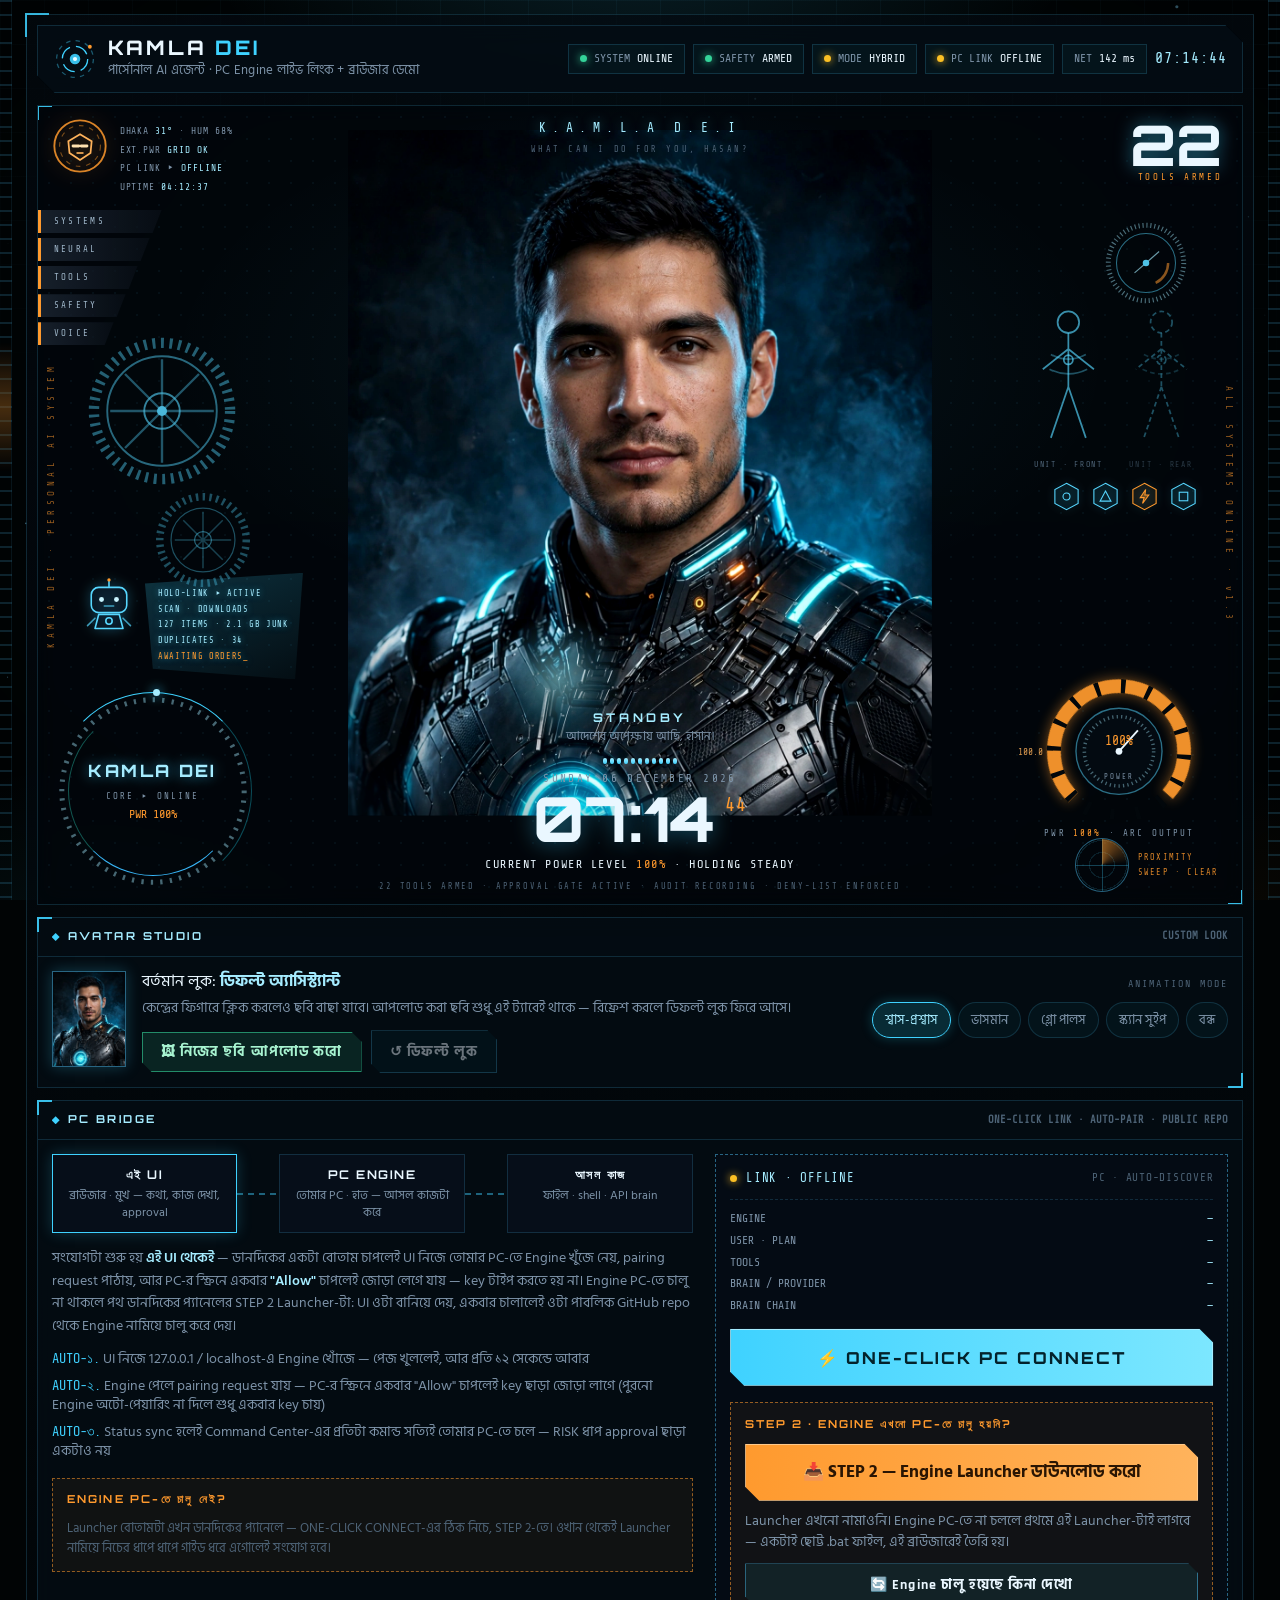
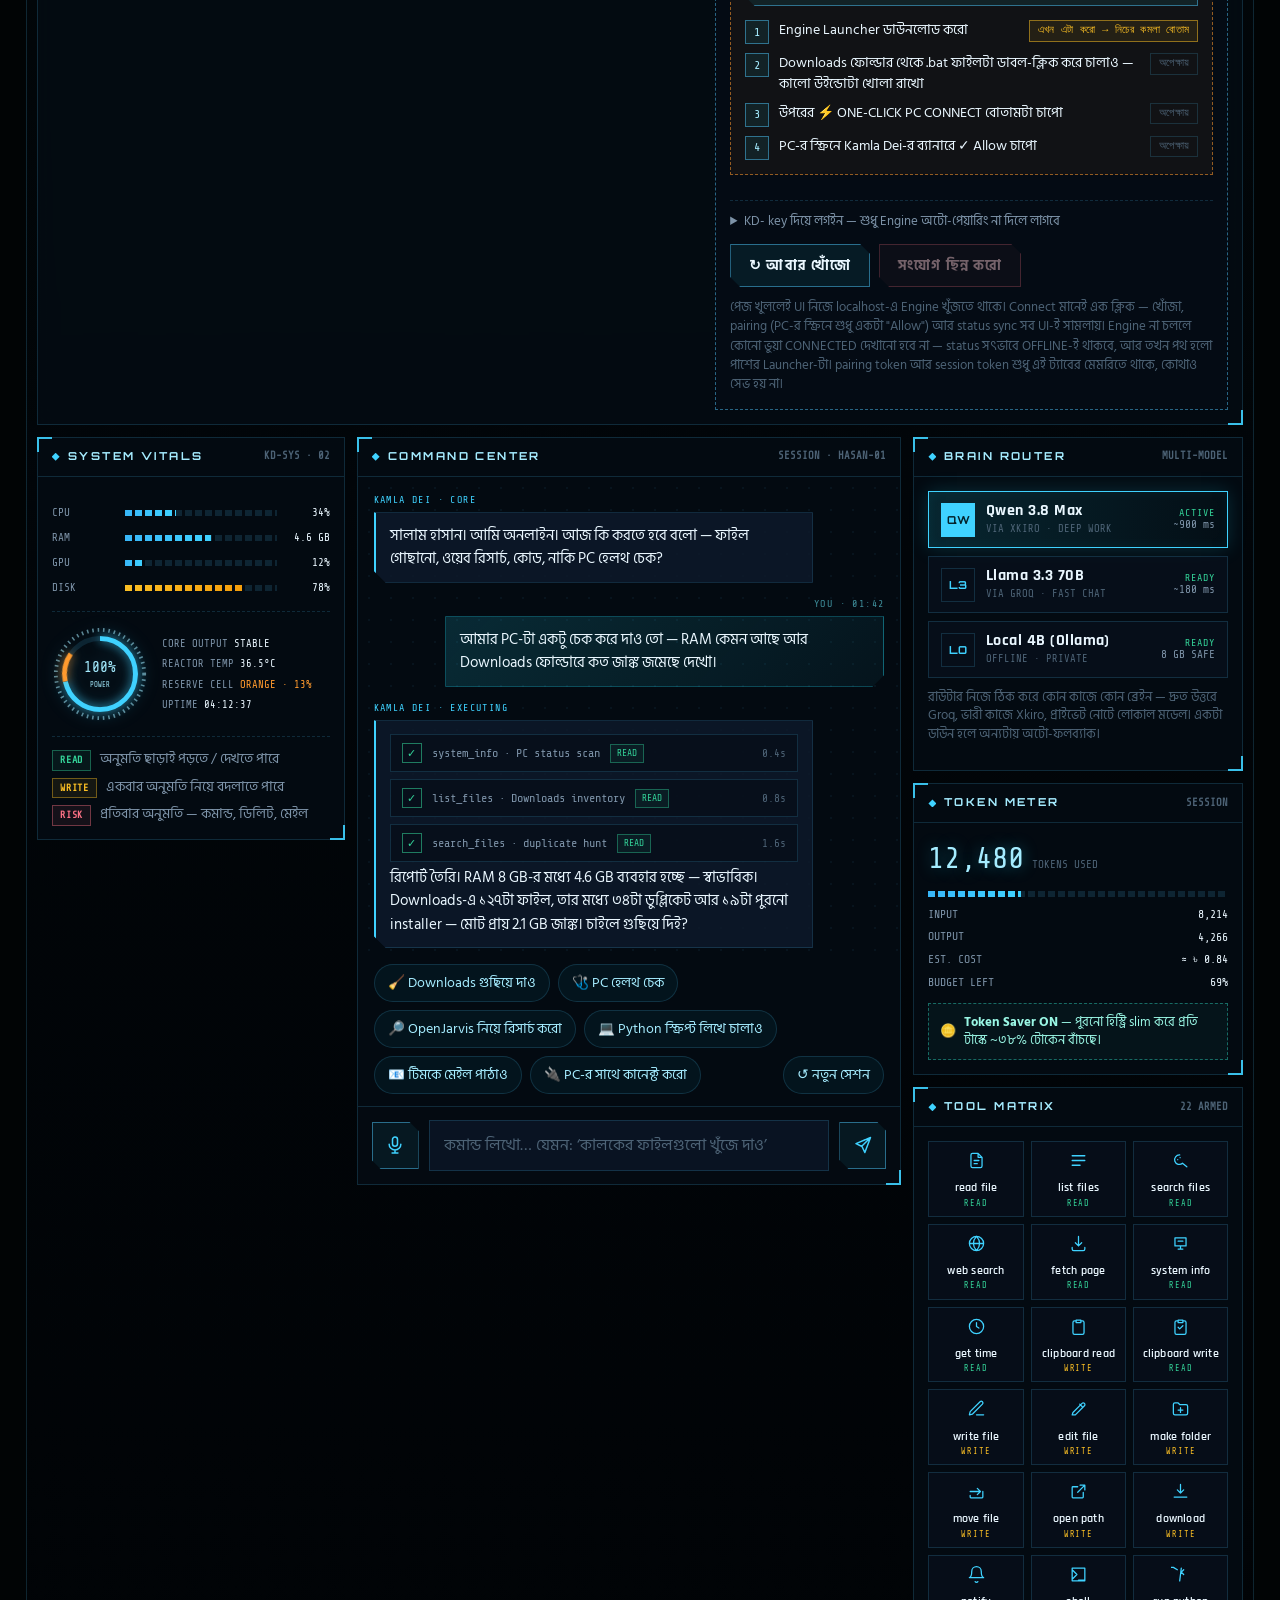
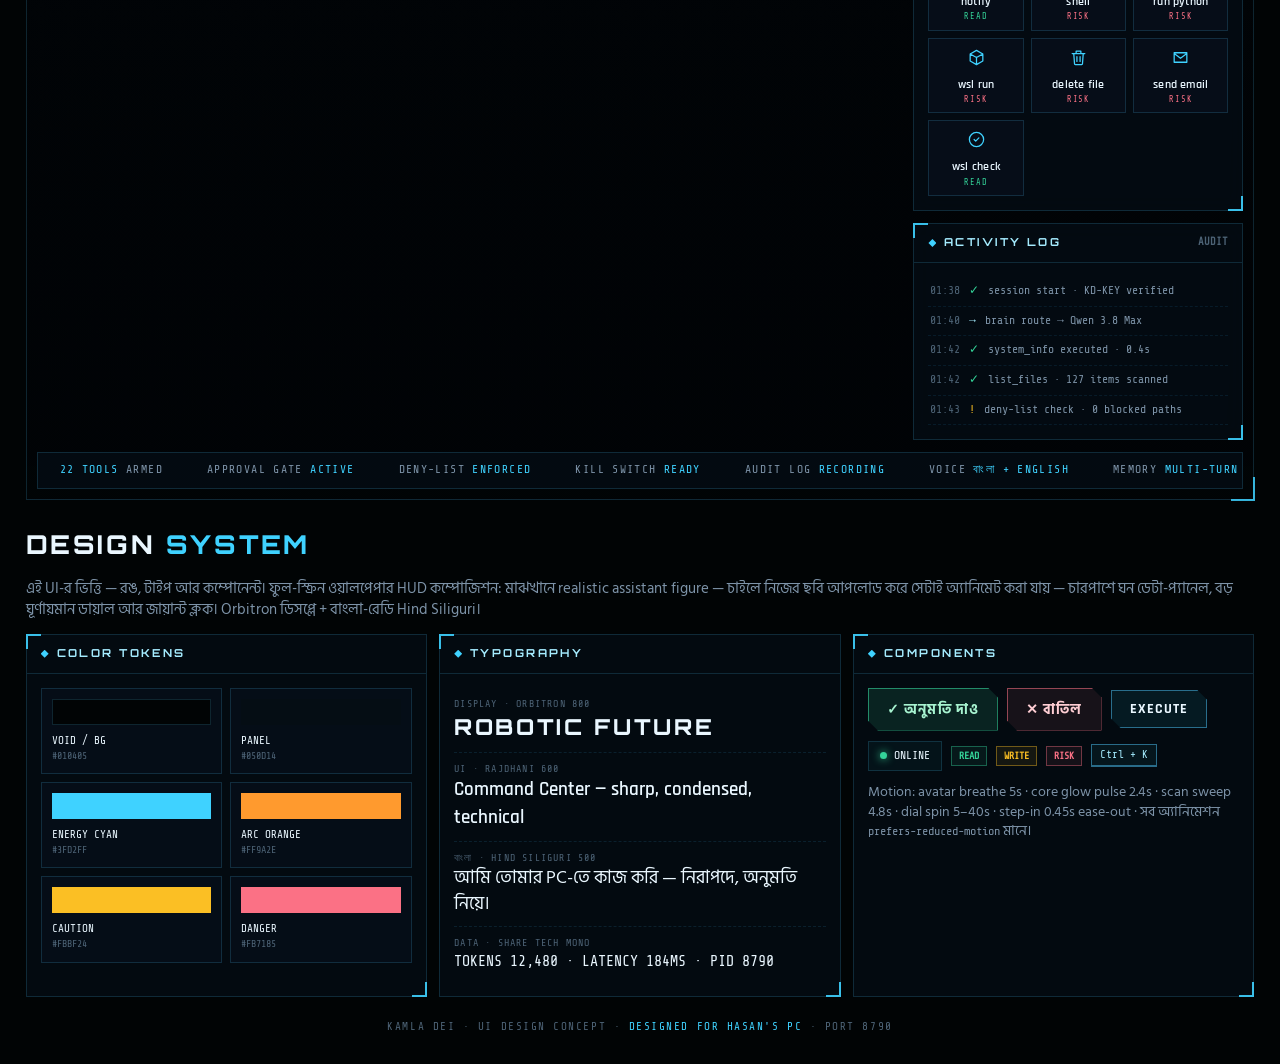
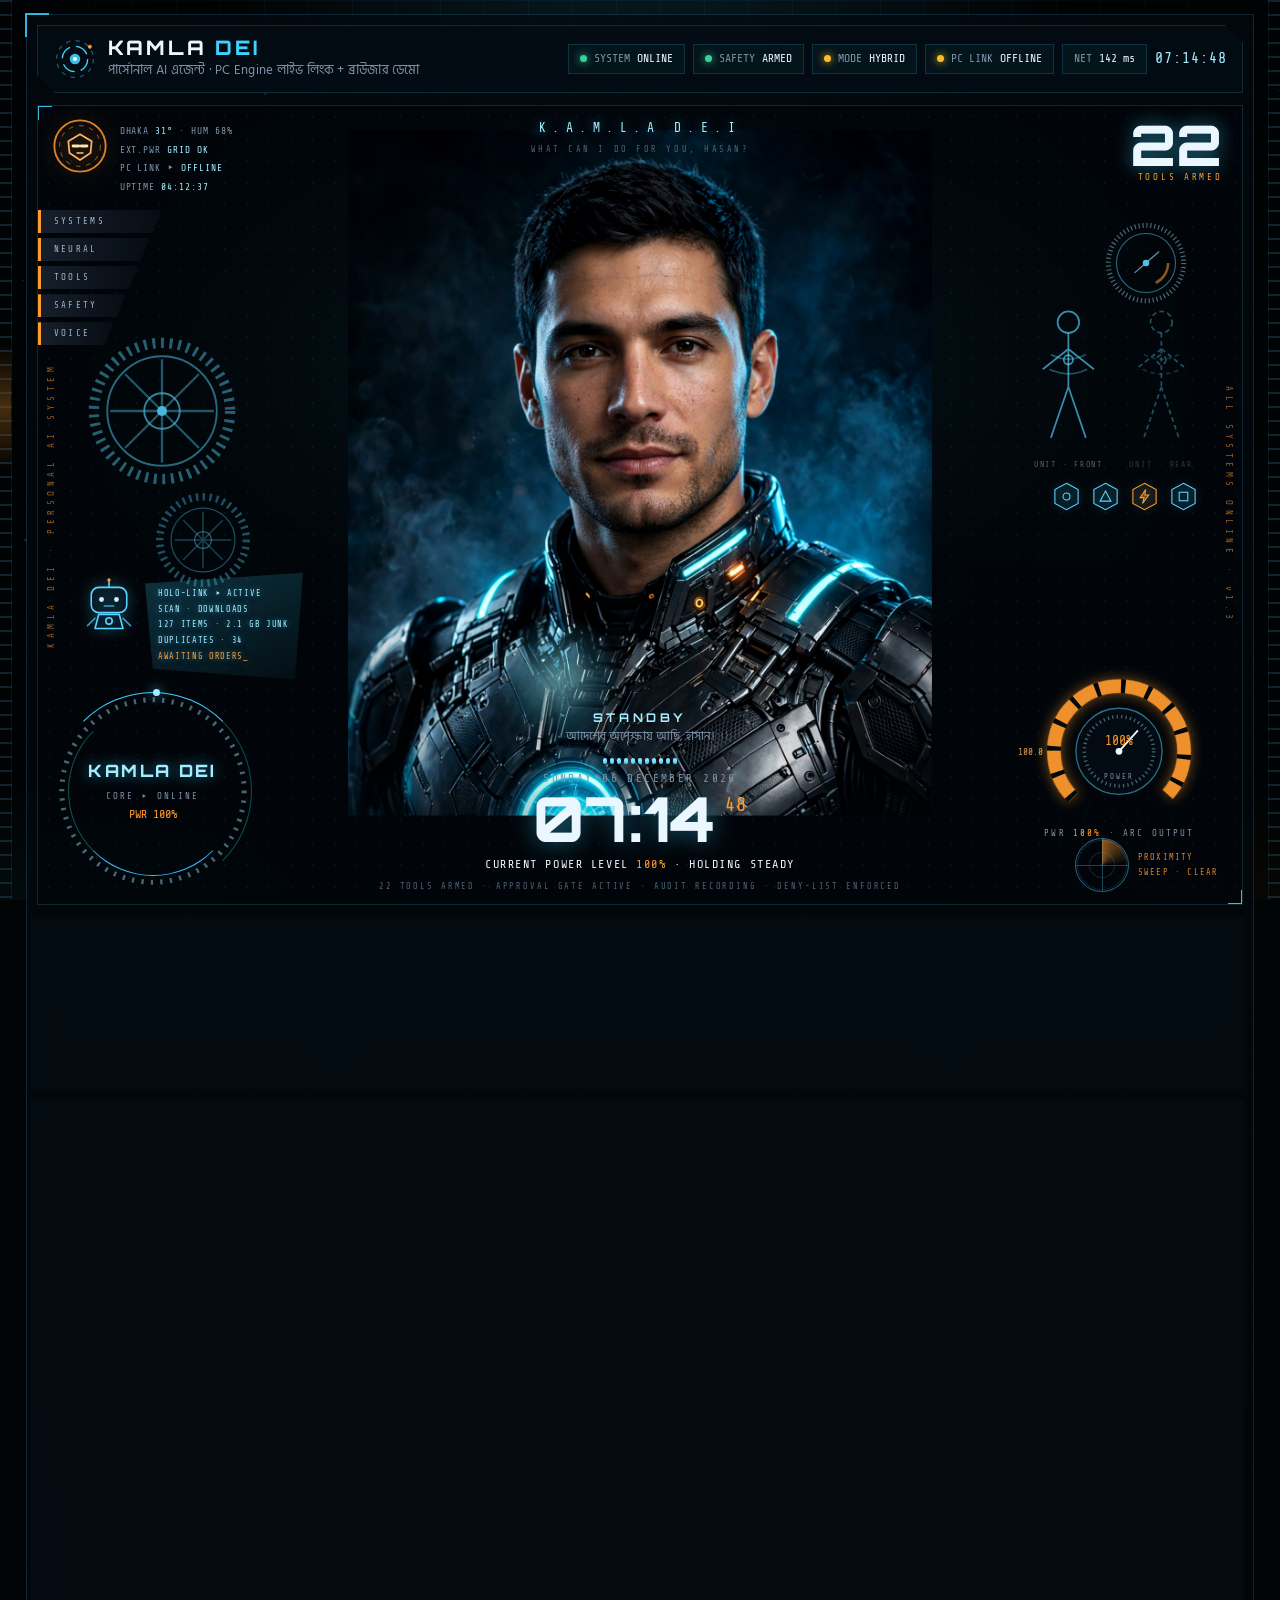
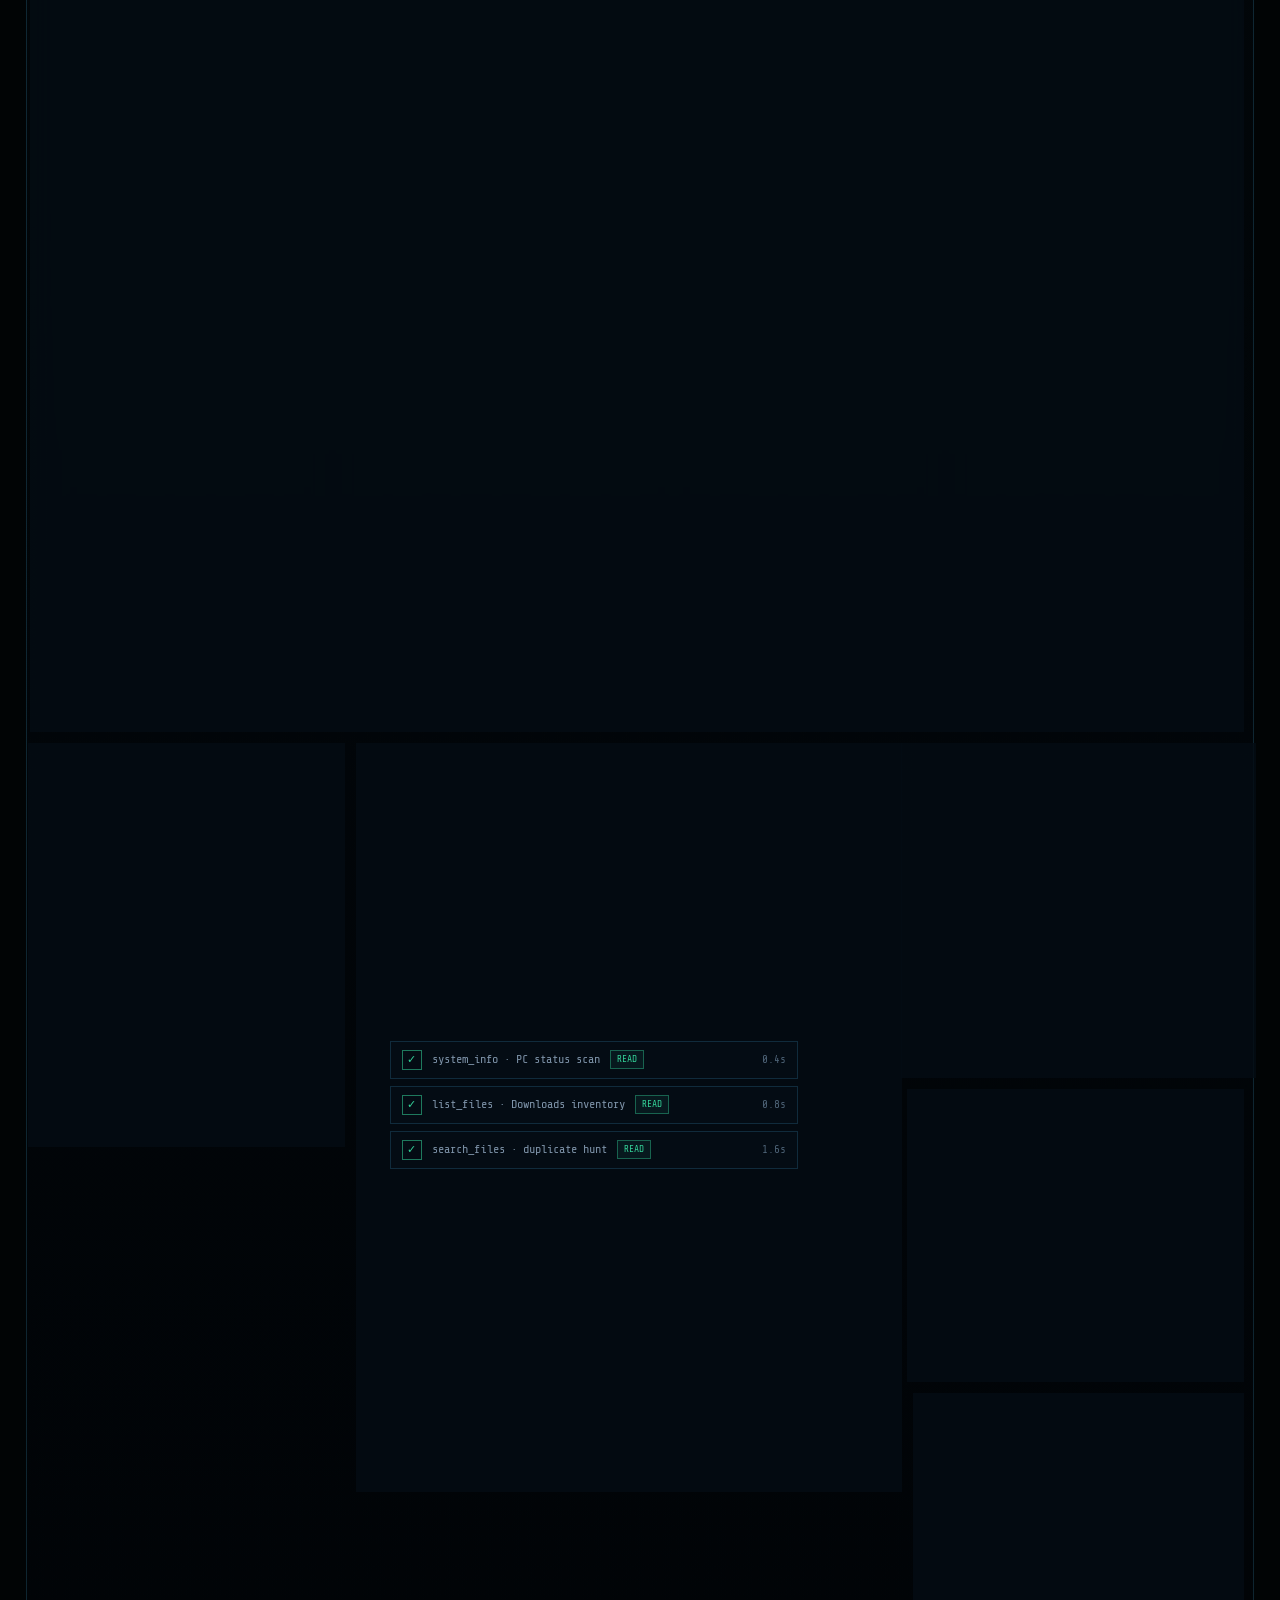
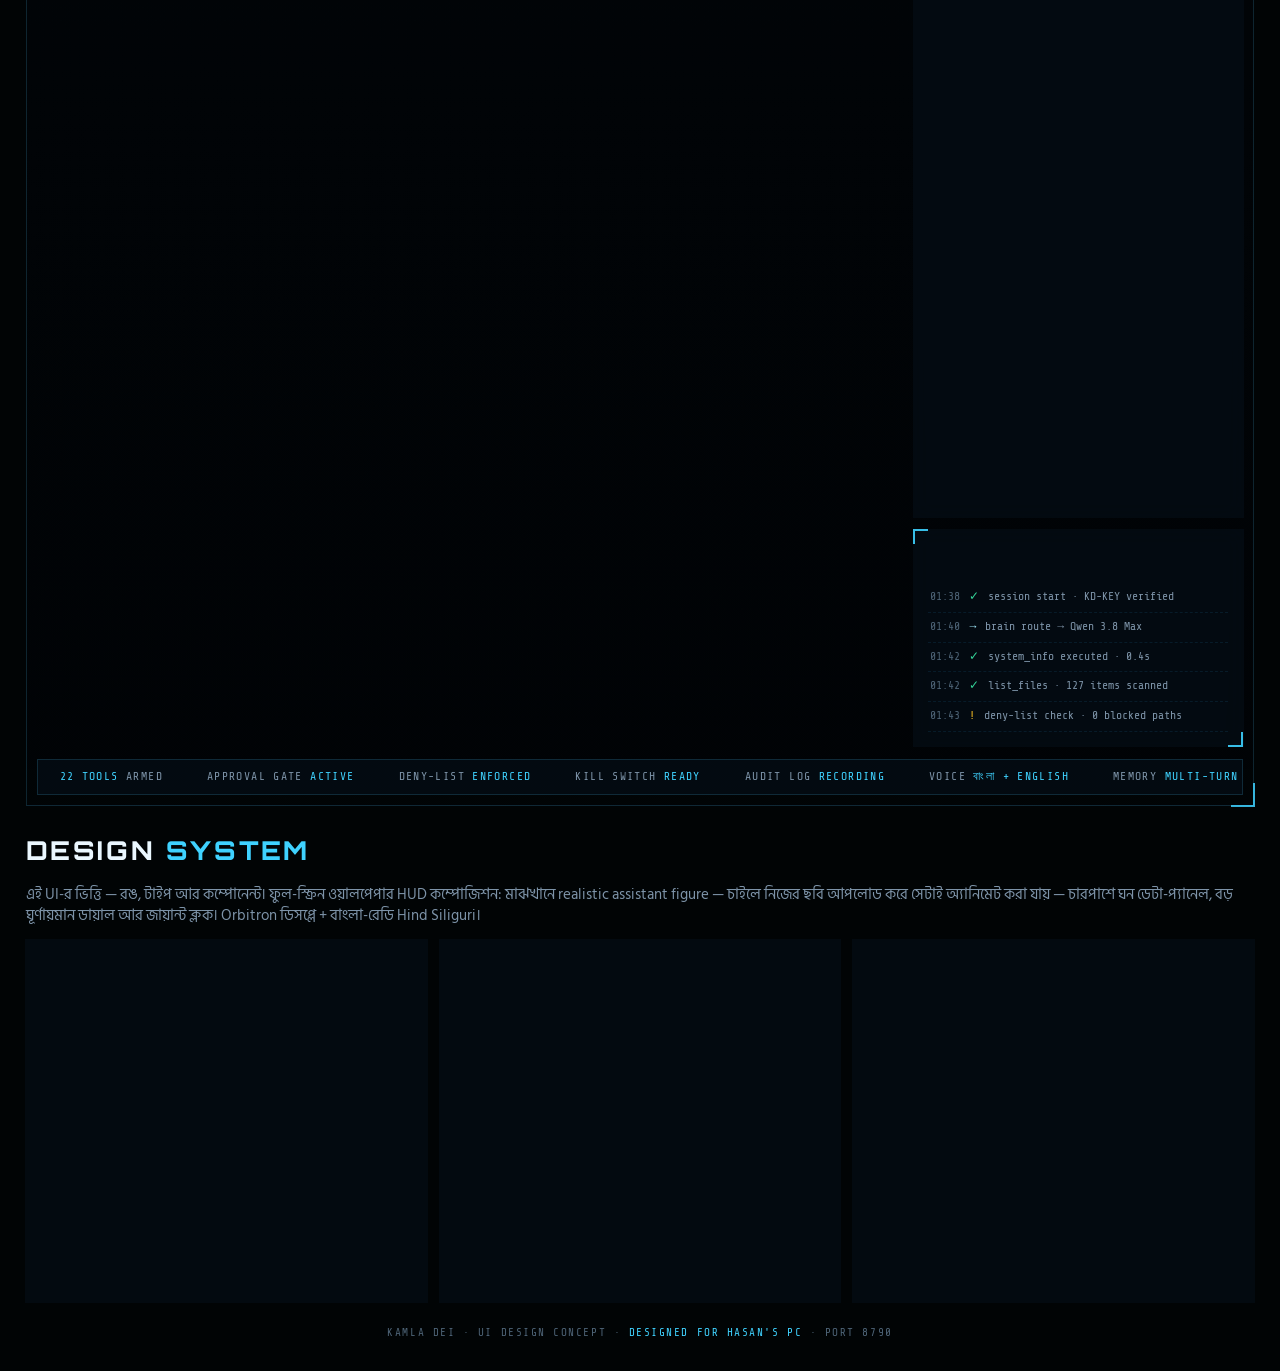
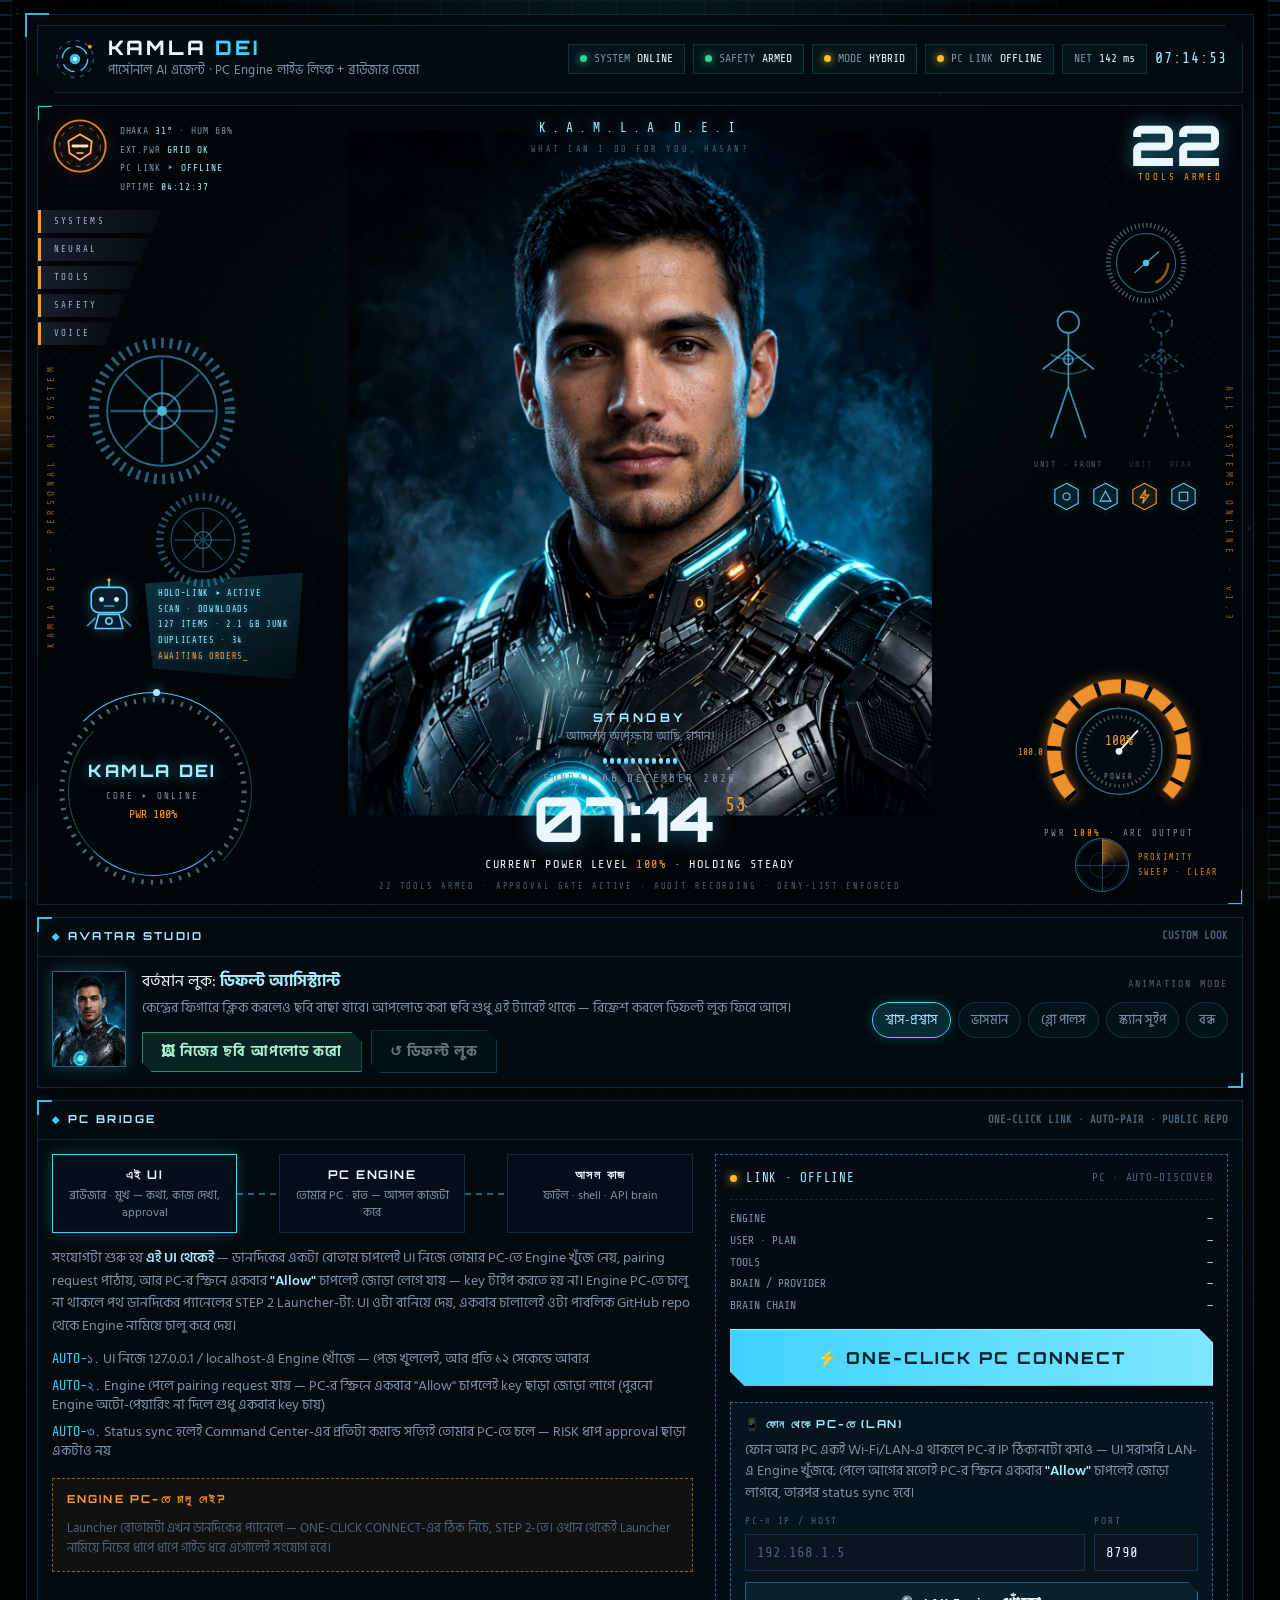
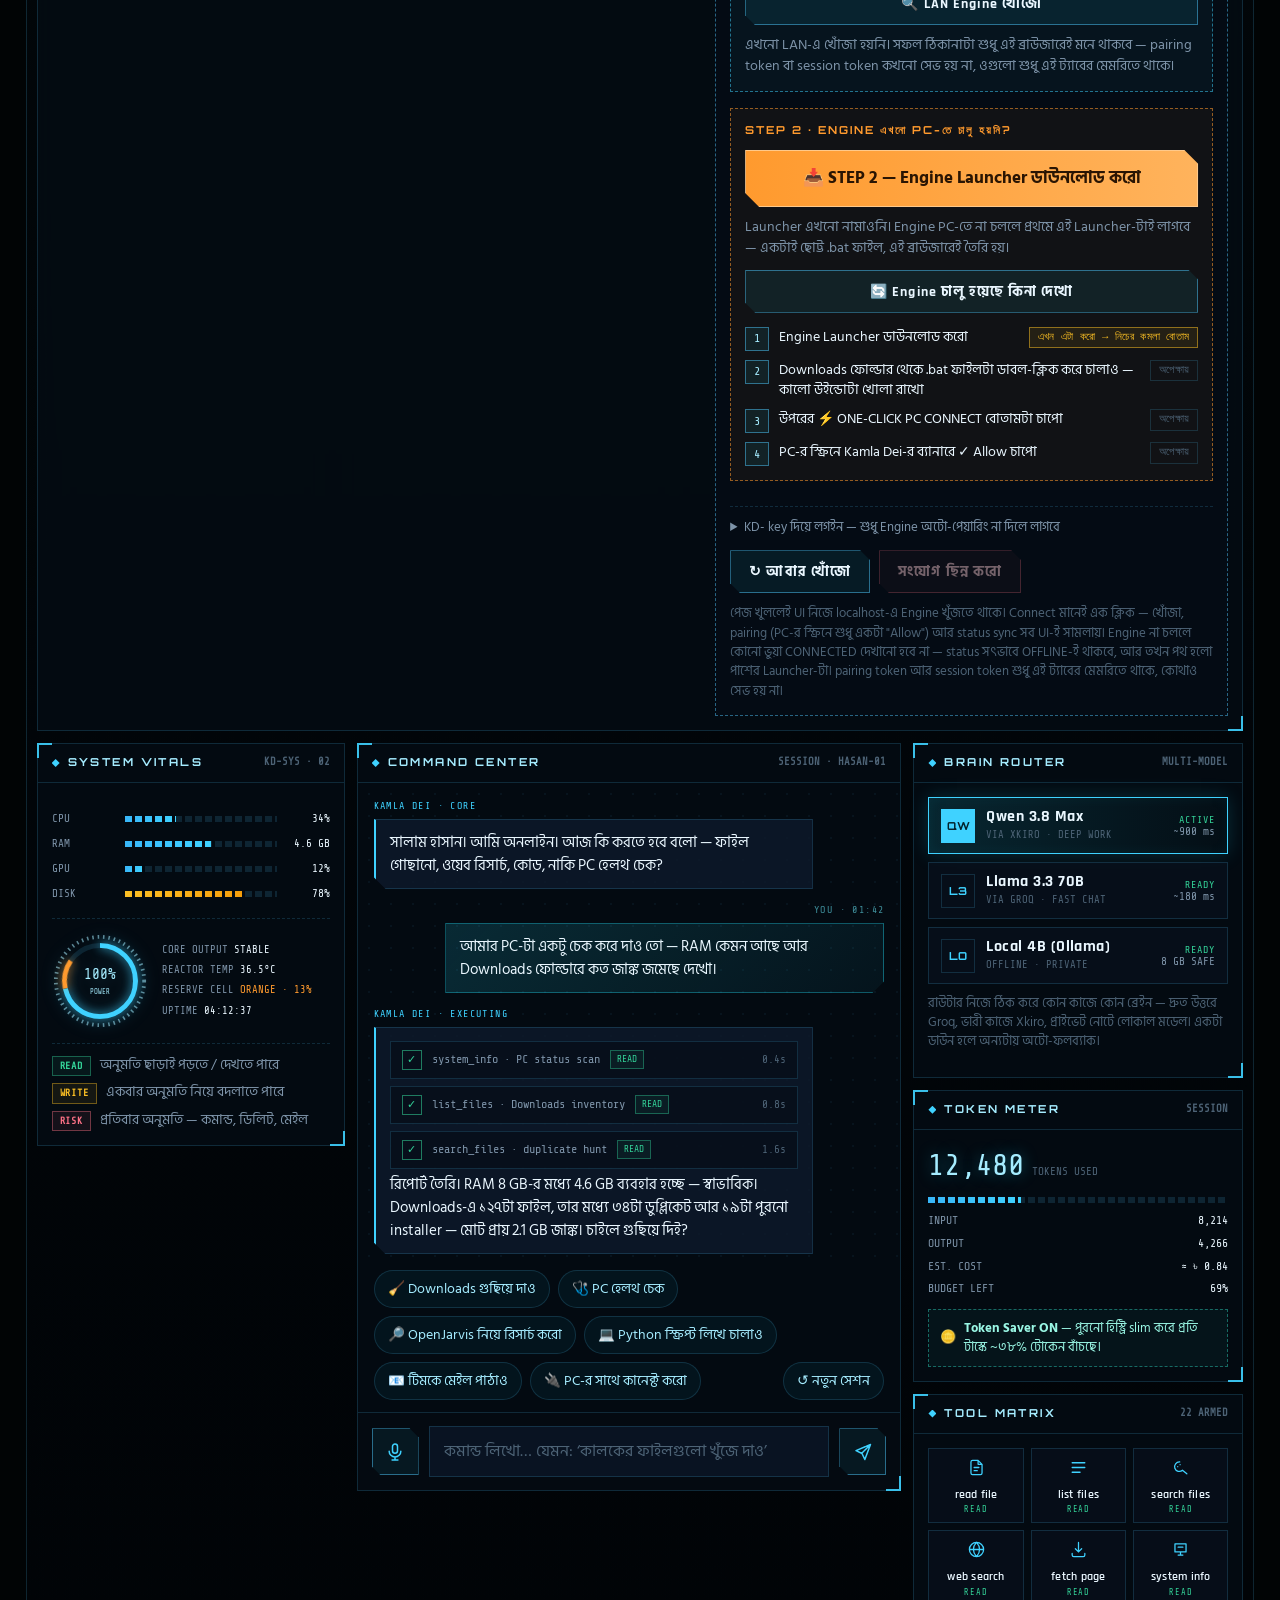
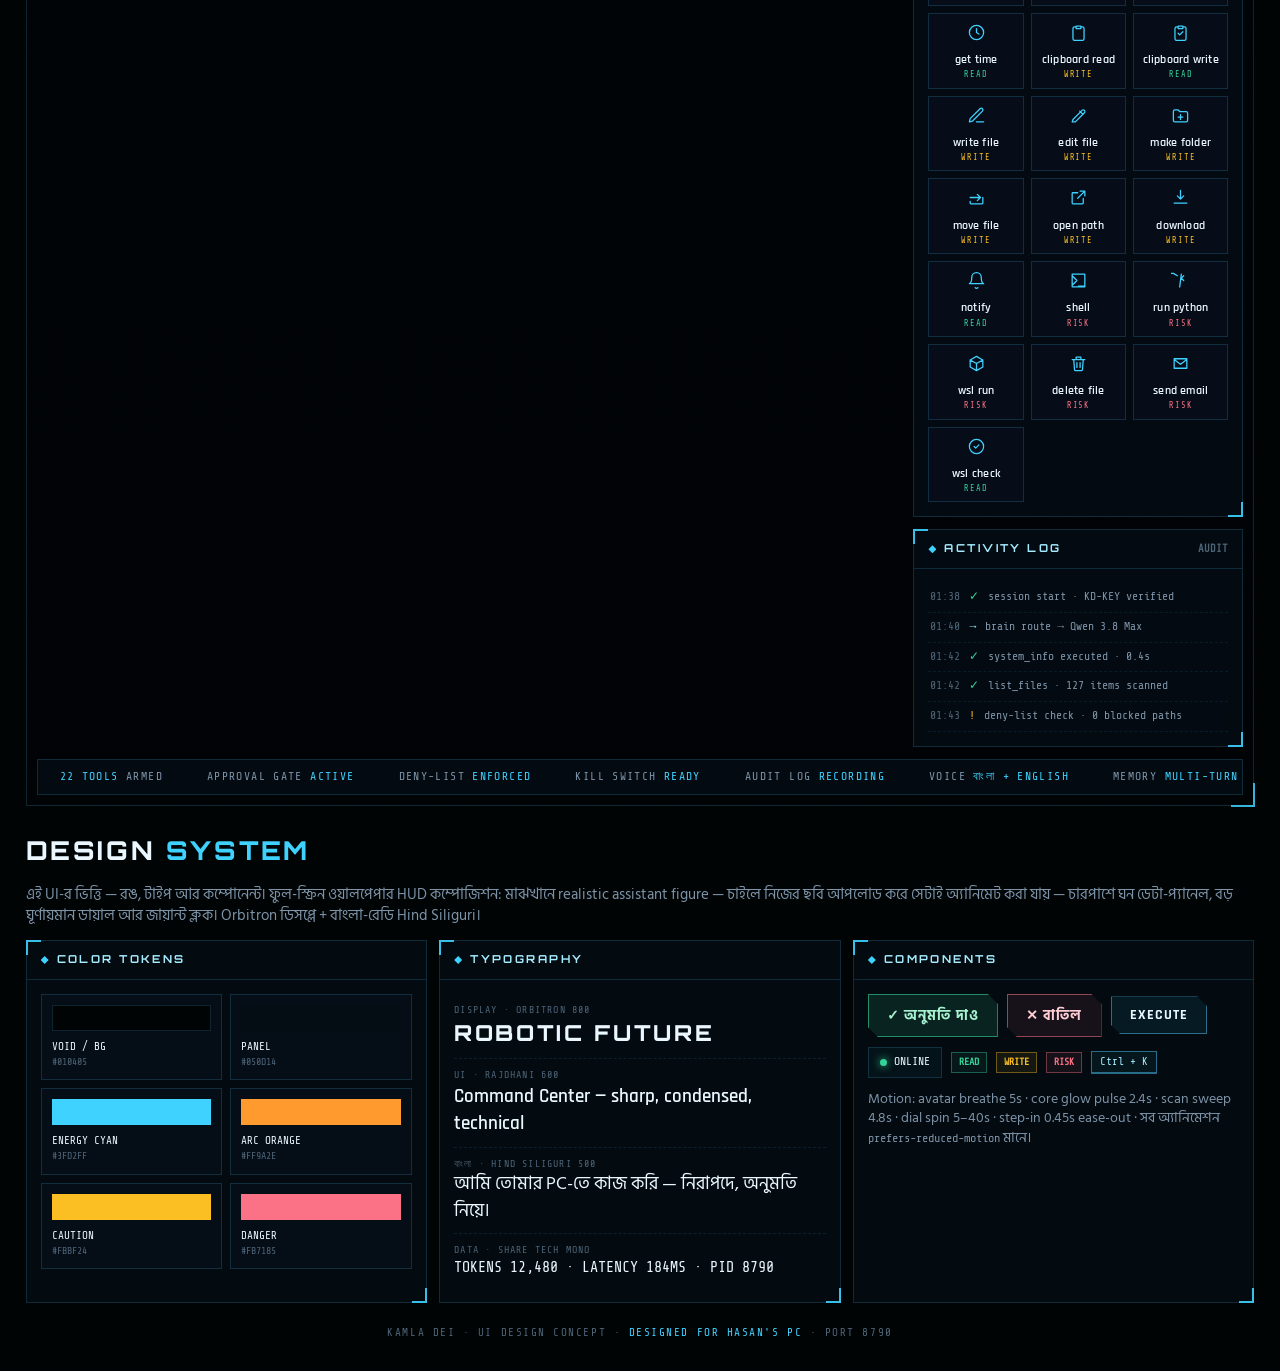
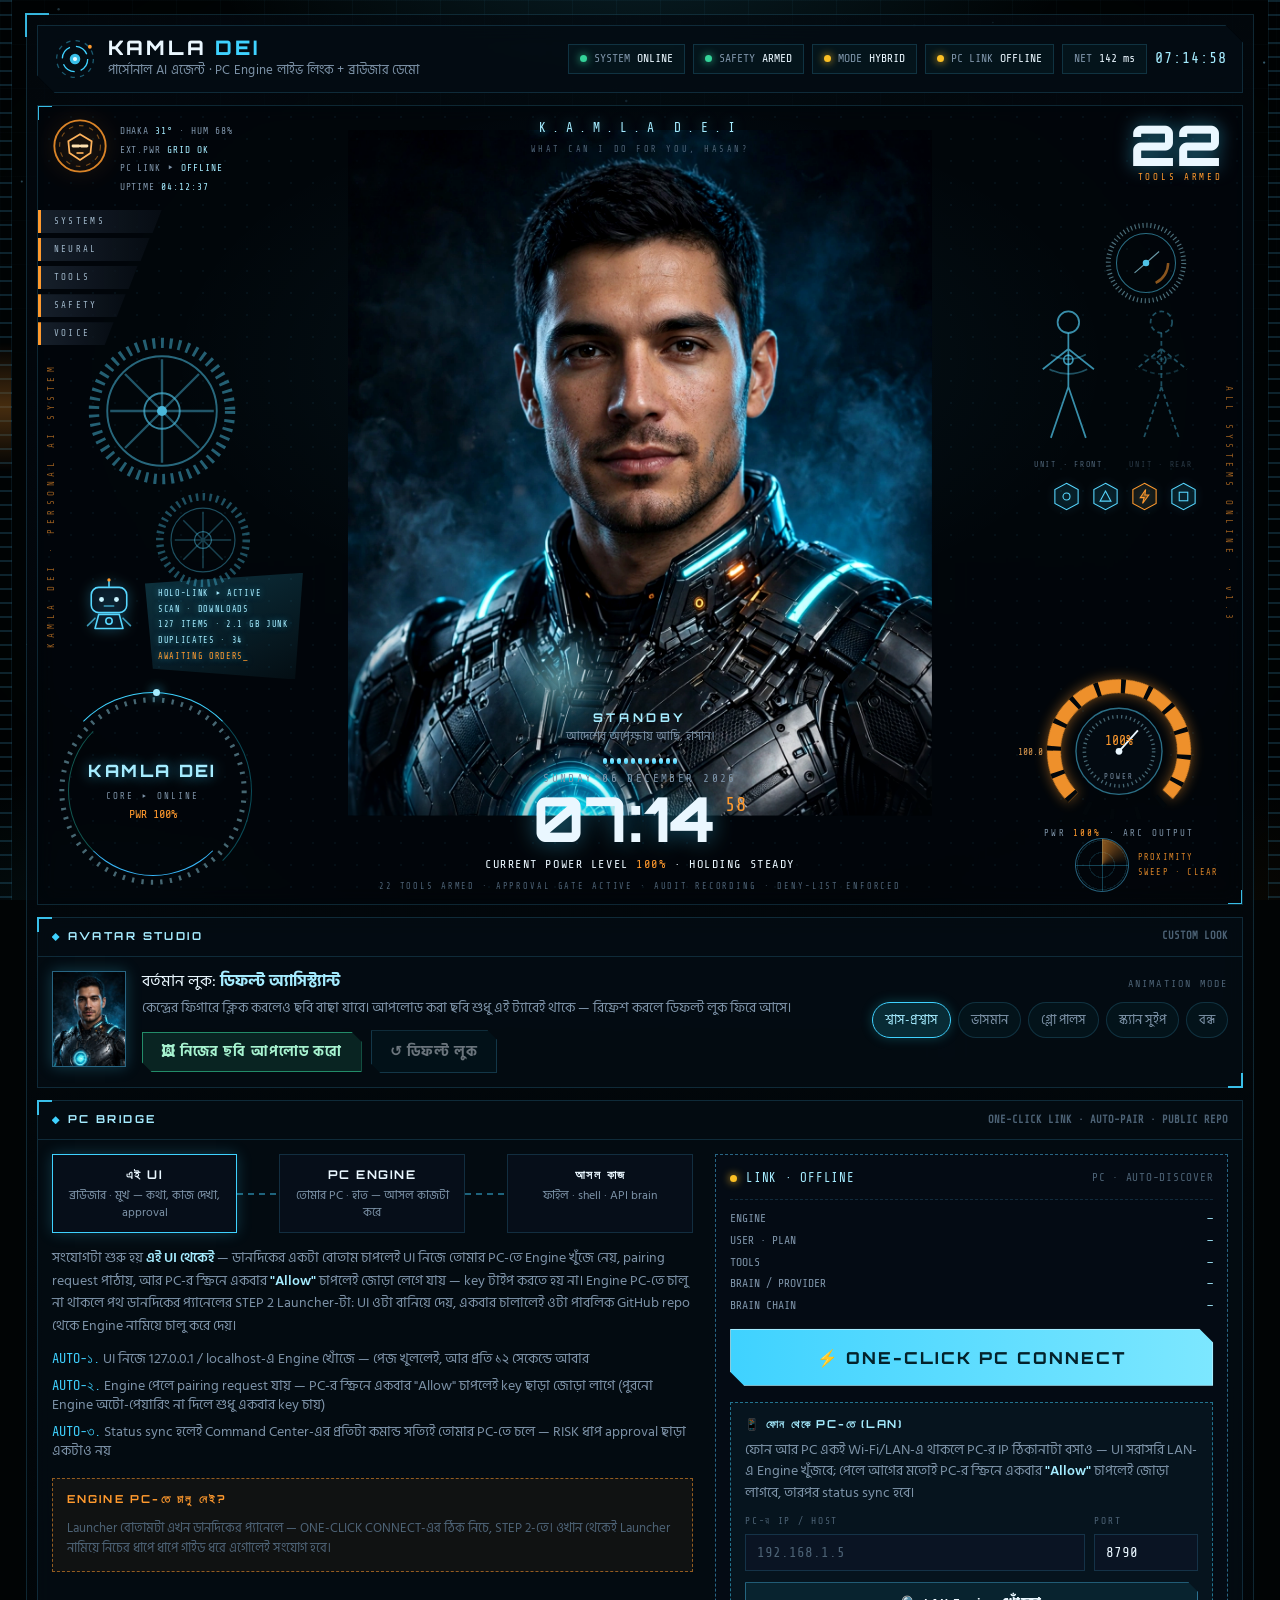
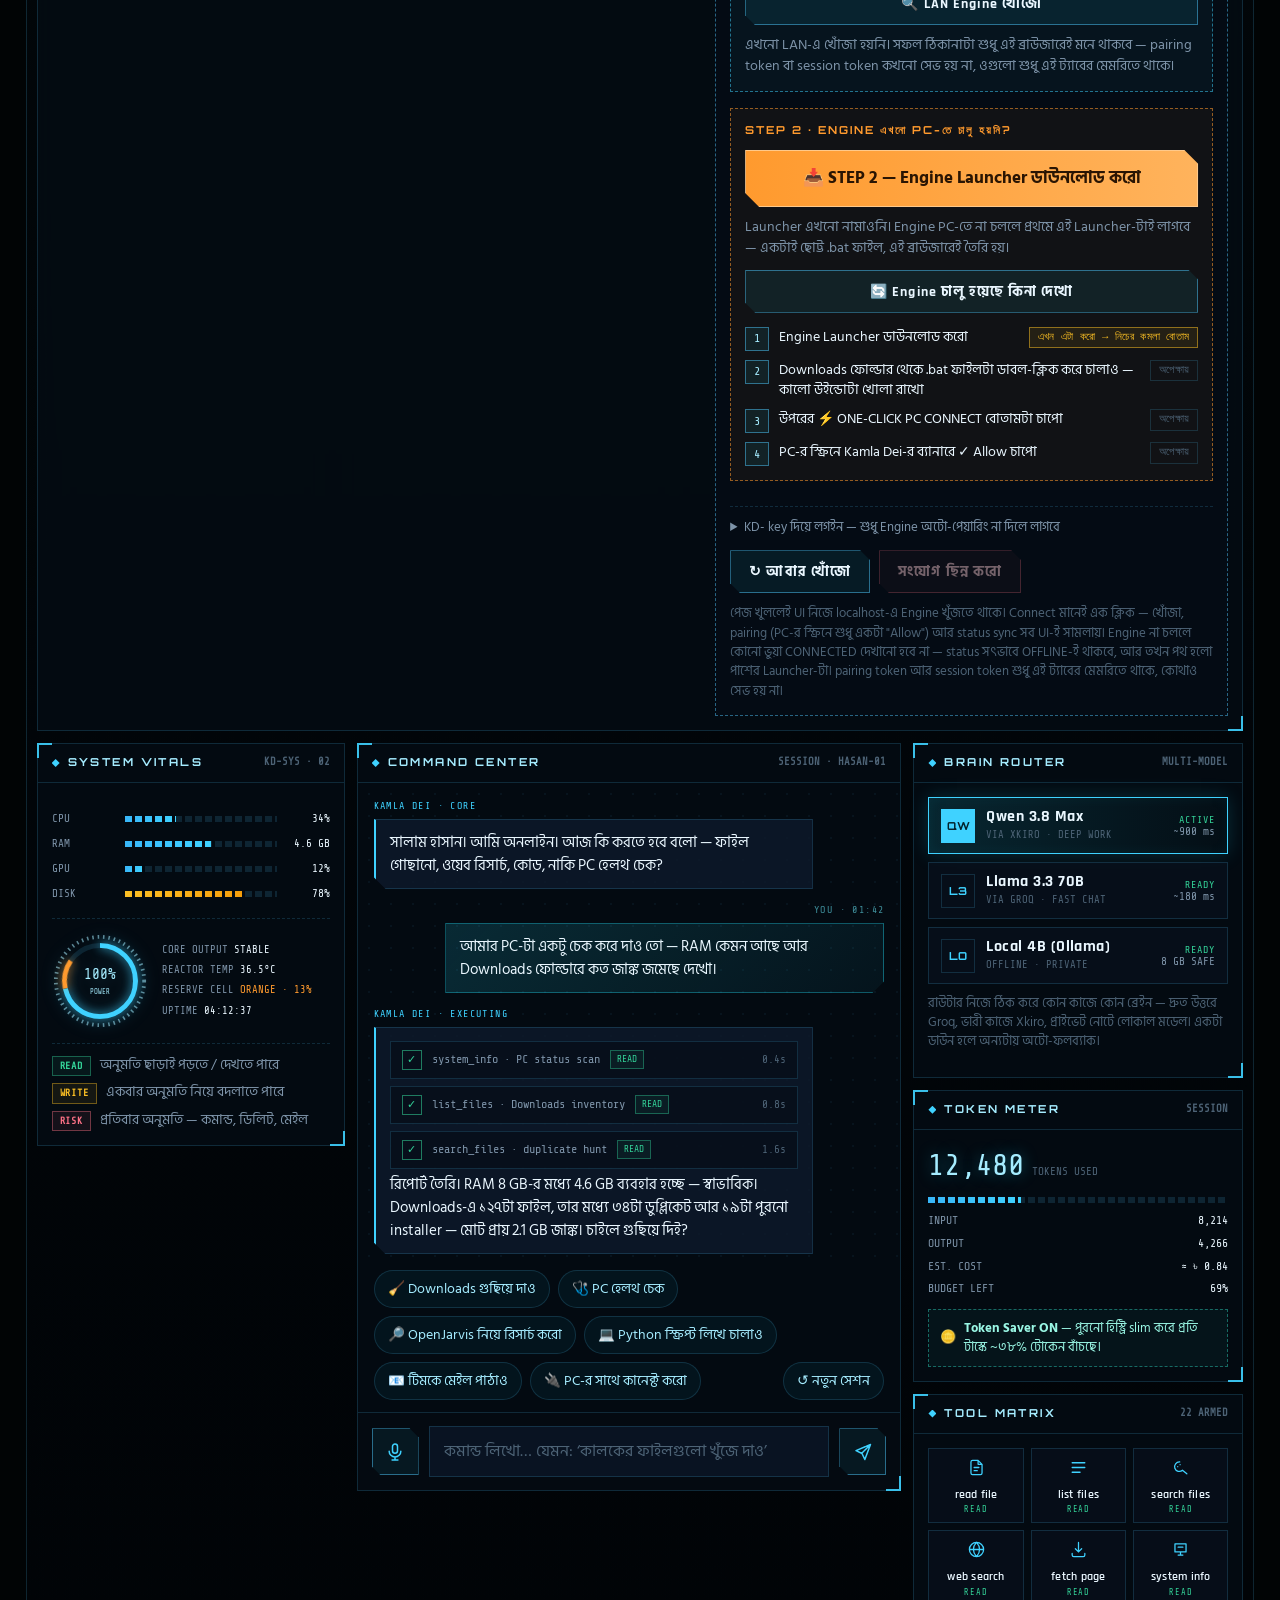
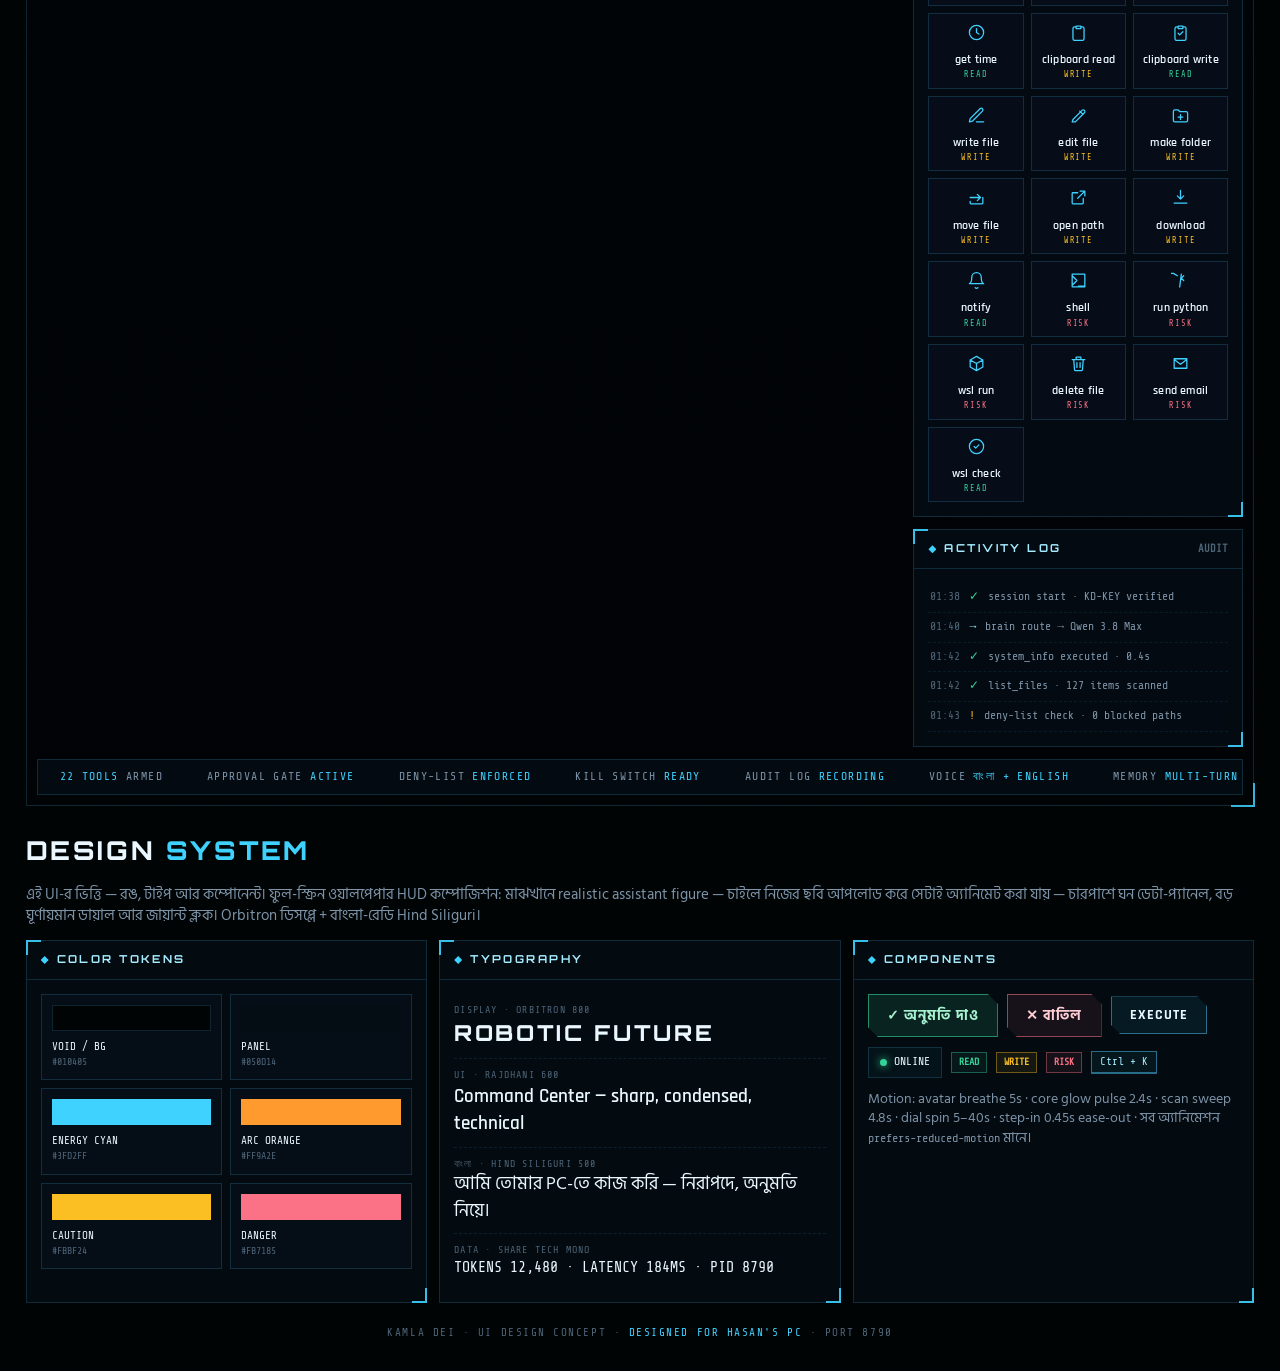
